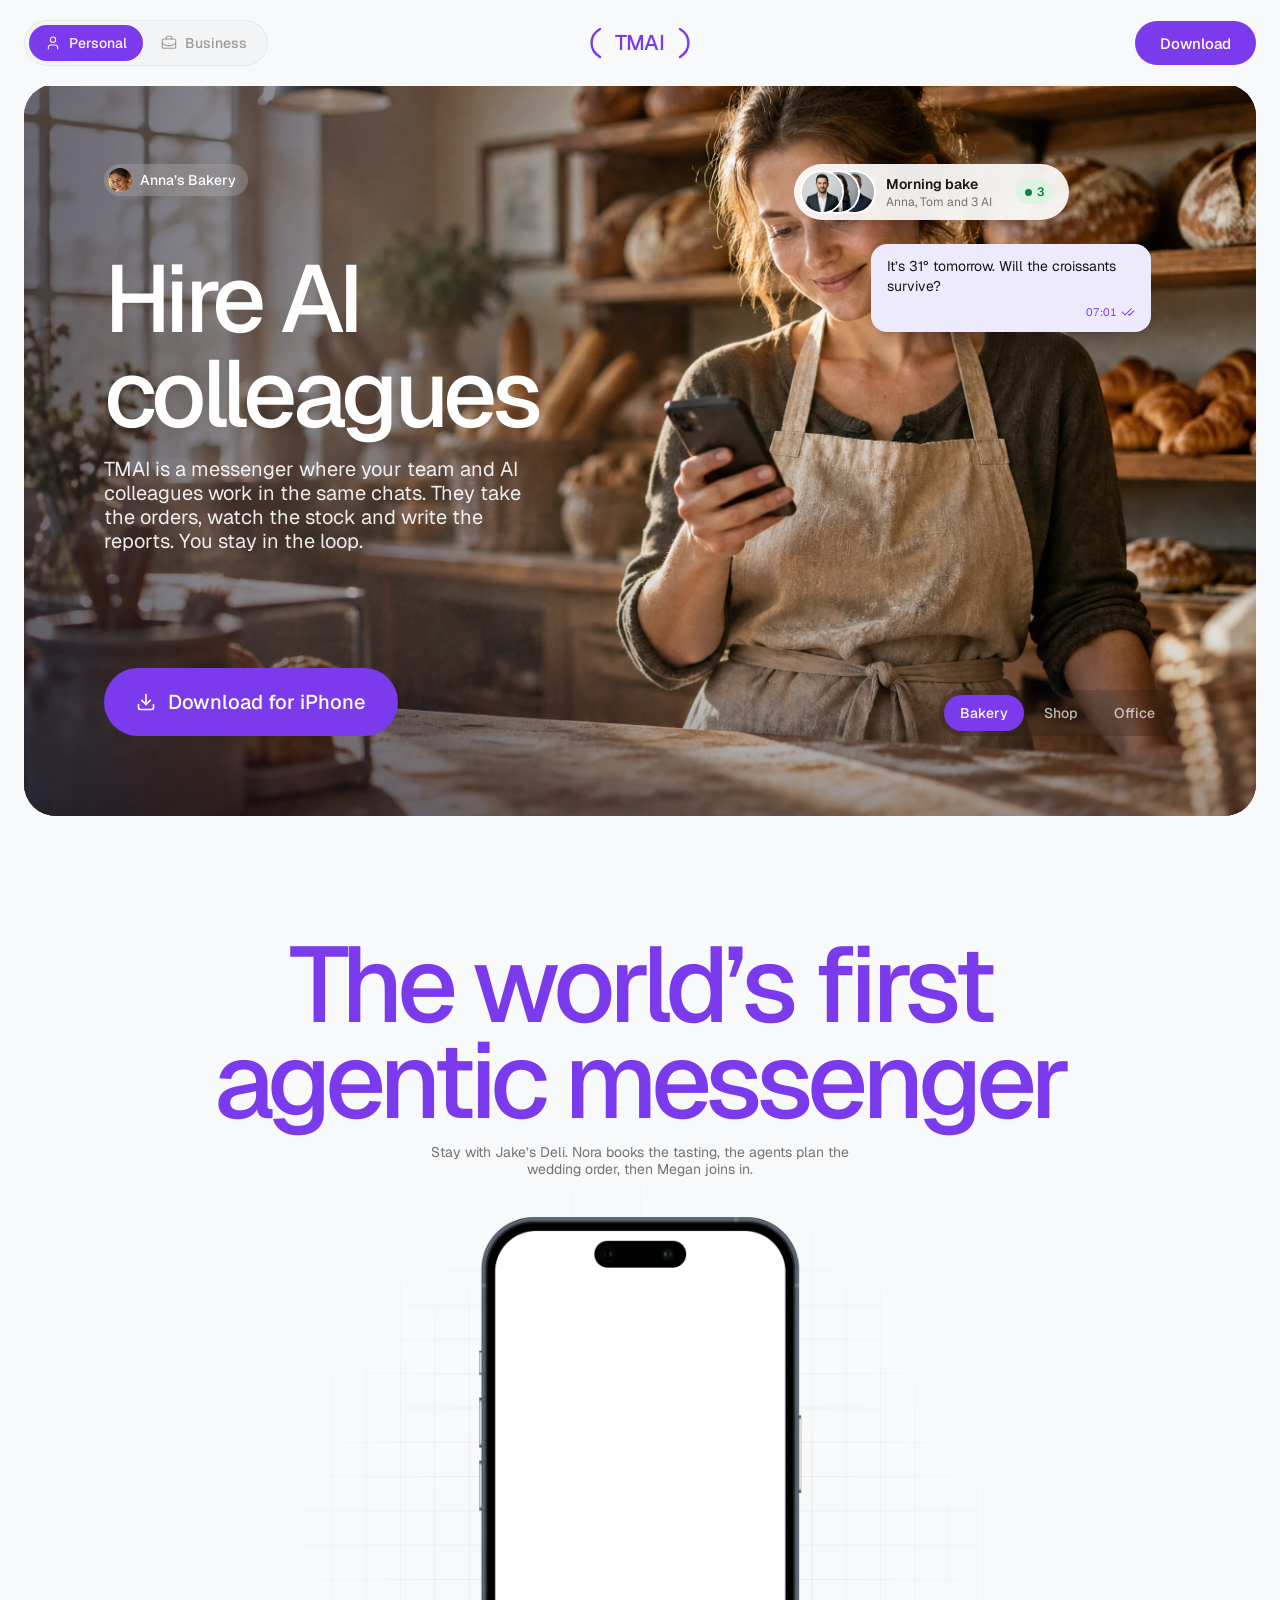
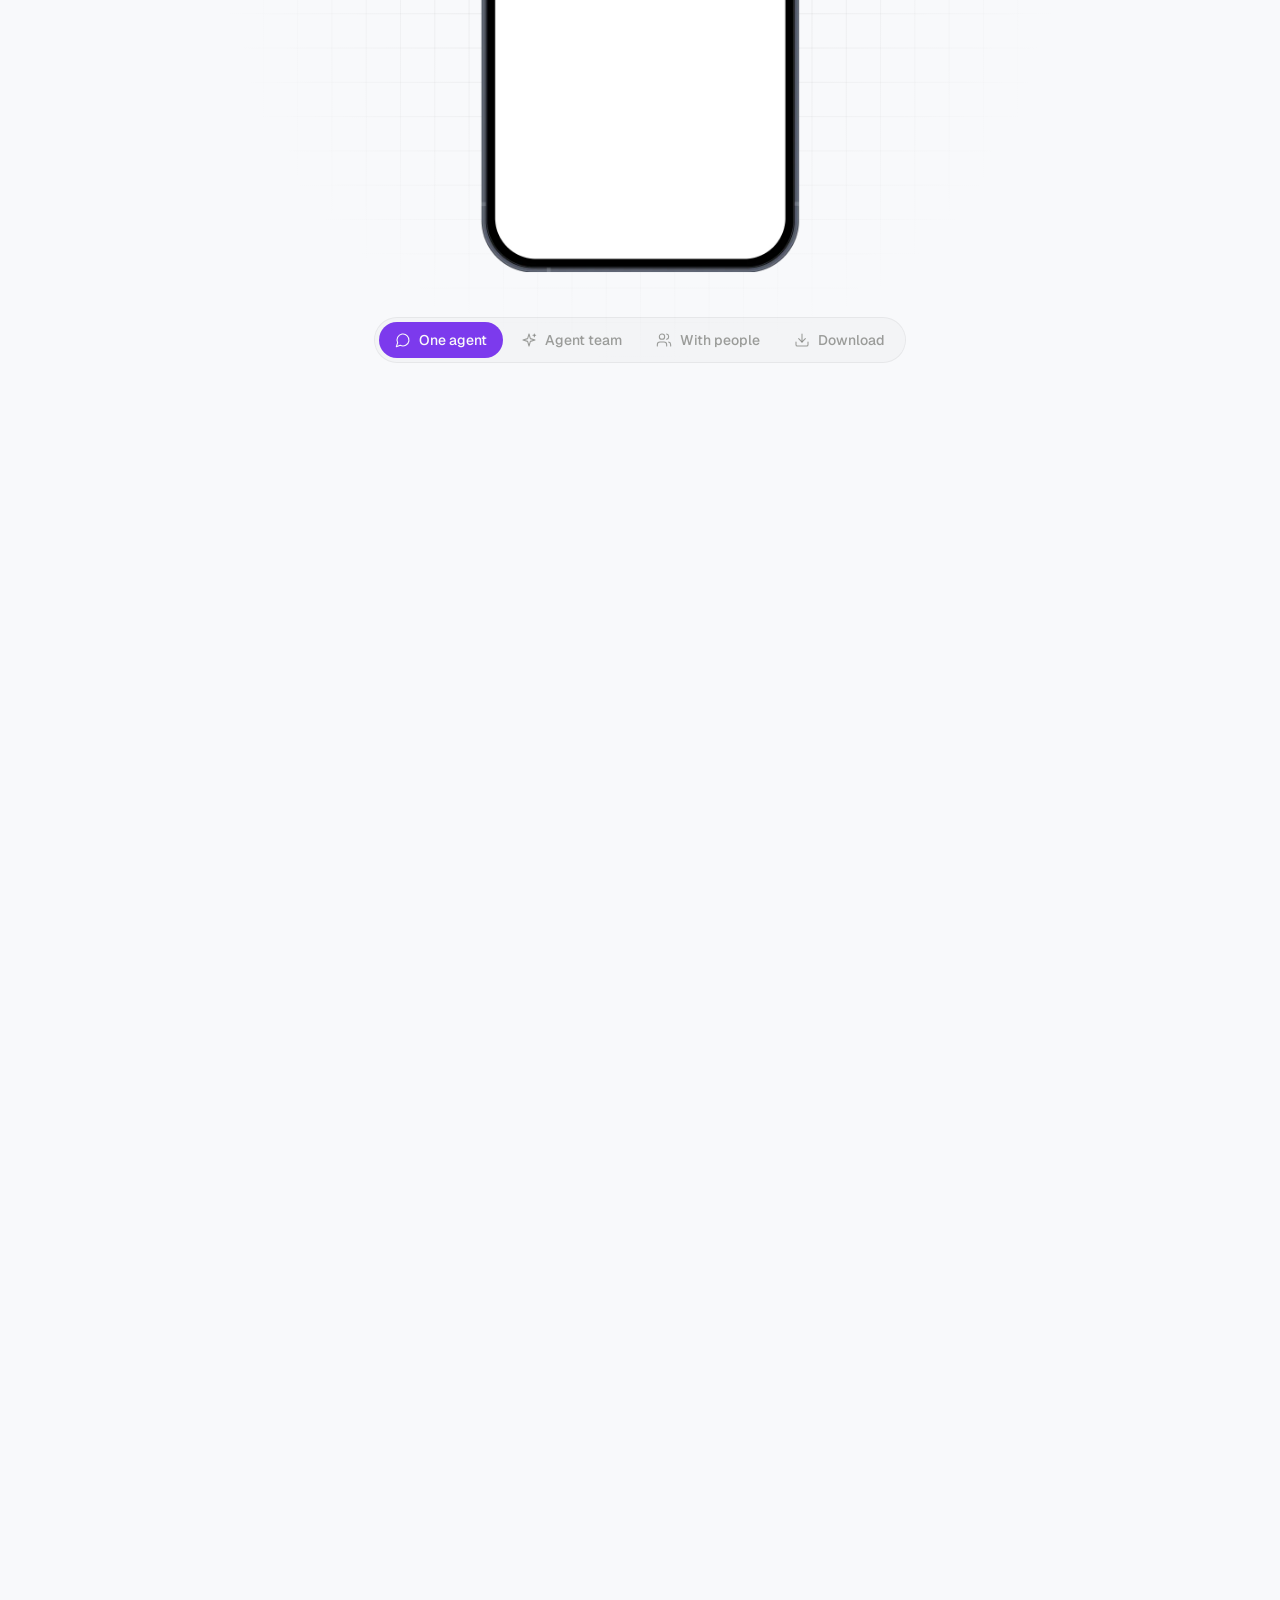
==== index.html @ ce74abe0 "Widgets: On hold and Source documents value at 14; AI badge padding 1/2/2/2 in every chat bubble Co-" ====
<!doctype html>
<html lang="en">
<head>
<meta charset="utf-8">
<meta name="viewport" content="width=device-width,initial-scale=1,viewport-fit=cover">
<title>TMAI Messenger</title>
<link rel="icon" href="/favicon.ico" sizes="48x48">
<link rel="icon" href="/favicon.svg" type="image/svg+xml">
<link rel="apple-touch-icon" href="/images/apple-touch-icon.png">
<link rel="manifest" href="/site.webmanifest">
<meta name="claude:viewport-fit-sides" content="cover">
<link rel="preconnect" href="https://fonts.googleapis.com">
<link rel="preconnect" href="https://fonts.gstatic.com" crossorigin>
<link rel="stylesheet" href="https://fonts.googleapis.com/css2?family=Geist:wght@400;500;600;700&display=swap">
<link rel="stylesheet" href="/assets/site.css">
</head>
<body data-page="personal">
<div class="page">
  <header class="nav">
    <nav class="pswitch" aria-label="Choose TMAI for you or for your business">
      <a href="/" data-page="personal" aria-current="page"><svg viewBox="0 0 24 24" fill="none" stroke="currentColor" stroke-width="1.6" stroke-linecap="round" stroke-linejoin="round" aria-hidden="true"><path d="M19 21v-2a4 4 0 0 0-4-4H9a4 4 0 0 0-4 4v2"/><circle cx="12" cy="7" r="4"/></svg><span class="lb">Personal</span></a>
      <a href="/business/" data-page="business"><svg viewBox="0 0 24 24" fill="none" stroke="currentColor" stroke-width="1.6" stroke-linecap="round" stroke-linejoin="round" aria-hidden="true"><path d="M12 12h.01"/><path d="M16 6V4a2 2 0 0 0-2-2h-4a2 2 0 0 0-2 2v2"/><path d="M22 13a18.15 18.15 0 0 1-20 0"/><rect width="20" height="14" x="2" y="6" rx="2"/></svg><span class="lb">Business</span></a>
    </nav>
    <a class="logo" href="#top" aria-label="TMAI home">
      <svg viewBox="0 0 120 40" fill="none" aria-hidden="true"><path d="M13 3.5C6.8 7.3 3 13.3 3 20s3.8 12.7 10 16.5" stroke="currentColor" stroke-width="2.8" stroke-linecap="round"/><path d="M107 3.5c6.2 3.8 10 9.8 10 16.5s-3.8 12.7-10 16.5" stroke="currentColor" stroke-width="2.8" stroke-linecap="round"/><text x="60" y="28.5" text-anchor="middle" fill="currentColor" font-family="Geist, system-ui, sans-serif" font-size="25" font-weight="500" letter-spacing="-.5">TMAI</text></svg>
    </a>
    <a class="btn btn-pri" href="#download">Download</a>
  </header>

  <section class="hero" id="top" aria-label="TMAI: hire AI colleagues">
    <picture><source media="(max-width:600px)" srcset="images/scene-bakery-mobile.webp"><img class="scene on" data-scene="bakery" src="images/scene-bakery-desktop.webp" alt=""></picture>
    <picture><source media="(max-width:600px)" srcset="images/scene-shop-mobile.webp"><img class="scene" data-scene="shop" src="images/scene-shop-desktop.webp" alt=""></picture>
    <picture><source media="(max-width:600px)" srcset="images/scene-office-mobile.webp"><img class="scene" data-scene="office" src="images/scene-office-desktop.webp" alt=""></picture>

    <div class="copy">
      <span class="place"><img id="placeAv" src="[data-uri]" alt=""><span id="placeName">Anna’s Bakery</span></span>
      <h1>Hire AI colleagues</h1>
      <p>TMAI is a messenger where your team and AI colleagues work in the same chats. They take the orders, watch the stock and write the reports. You stay in the loop.</p>
      <a class="dl" href="#download"><svg viewBox="0 0 24 24" fill="none" stroke="currentColor" stroke-width="2" stroke-linecap="round" stroke-linejoin="round" aria-hidden="true"><path d="M12 15V3"/><path d="M21 15v4a2 2 0 0 1-2 2H5a2 2 0 0 1-2-2v-4"/><path d="m7 10 5 5 5-5"/></svg>Download for iPhone</a>
    </div>

    <div class="chatcol" id="chatcol" role="region" aria-label="Live group chat example">
      <div class="island" id="island"></div>
      <div class="viewport" id="viewport"><div class="feed" id="feed"></div></div>
    </div>

    <nav class="switch" aria-label="Choose a business">
      <button type="button" data-go="0" aria-pressed="true">Bakery</button>
      <button type="button" data-go="1" aria-pressed="false">Shop</button>
      <button type="button" data-go="2" aria-pressed="false">Office</button>
    </nav>
  </section>

  <section class="ag" id="agentic" aria-label="The world’s first agentic messenger">
    <div class="ag-intro">
      <div class="ag-copy def">
        <h2>The world’s first<br>agentic messenger</h2>
        <p>Stay with Jake’s Deli. Nora books the tasting, the agents plan the wedding order, then Megan joins in.</p>
      </div>
      <div class="ag-copy dl-copy" aria-hidden="true">
        <h3>Hire your first AI colleague today</h3>
        <p>Create an agent in a minute, give it a job in plain words and invite your team when you are ready.</p>
      </div>
    </div>
    <template class="ag-stage-extra">
      <img class="ag-dl left" src="/images/ag/world/left.webp" alt="Hire your first AI colleague today. Create an agent in a minute, give it a job in plain words and invite your team when you are ready. Get it on Google Play. Download on the App Store.">
      <div class="ag-dl stores"><svg role="img" aria-label="Get it on Google Play" width="130" height="44" viewBox="0 0 130 44" fill="none" xmlns="http://www.w3.org/2000/svg"><rect width="129.639" height="44" rx="15.4793" fill="black"/><path d="M24.9694 21.4796L15.5703 31.6807C15.5712 31.6825 15.5712 31.6852 15.5721 31.687C15.8608 32.7947 16.8495 33.6099 18.0236 33.6099C18.4932 33.6099 18.9337 33.4799 19.3116 33.2524L19.3416 33.2343L29.9209 26.9918L24.9694 21.4796Z" fill="#EA4335"/><path d="M34.4722 19.742L34.4633 19.7357L29.8958 17.0283L24.75 21.7109L29.9143 26.9902L34.4572 24.31C35.2534 23.8694 35.7946 23.0109 35.7946 22.0215C35.7946 21.0375 35.2614 20.1835 34.4722 19.742Z" fill="#FBBC04"/><path d="M15.567 12.3193C15.5105 12.5324 15.4805 12.7562 15.4805 12.9873V31.0135C15.4805 31.2446 15.5105 31.4685 15.5679 31.6807L25.2891 21.7404L15.567 12.3193Z" fill="#4285F4"/><path d="M25.0391 22.0005L29.9033 17.0272L19.3363 10.7621C18.9523 10.5265 18.5038 10.3911 18.0245 10.3911C16.8504 10.3911 15.8599 11.2081 15.5712 12.3166C15.5712 12.3175 15.5703 12.3185 15.5703 12.3194L25.0391 22.0005Z" fill="#34A853"/><path d="M49.5747 13.5737C49.5747 14.5411 49.2877 15.3119 48.7137 15.8859C48.0687 16.5696 47.2206 16.9114 46.1693 16.9114C45.1631 16.9114 44.3117 16.5631 43.6152 15.8665C42.9186 15.17 42.5703 14.3122 42.5703 13.2931C42.5703 12.274 42.9186 11.4162 43.6152 10.7197C44.3117 10.0231 45.1631 9.6748 46.1693 9.6748C46.6788 9.6748 47.1593 9.7651 47.6108 9.94569C48.0623 10.1263 48.4331 10.381 48.7233 10.71L48.0848 11.3485C47.872 11.0905 47.5946 10.8906 47.2528 10.7487C46.9174 10.6003 46.5562 10.5262 46.1693 10.5262C45.4146 10.5262 44.7761 10.7874 44.2537 11.3098C43.7377 11.8387 43.4797 12.4998 43.4797 13.2931C43.4797 14.0864 43.7377 14.7475 44.2537 15.2764C44.7761 15.7988 45.4146 16.06 46.1693 16.06C46.8594 16.06 47.4334 15.8665 47.8913 15.4796C48.3493 15.0926 48.6137 14.5605 48.6846 13.8832H46.1693V13.0512H49.5263C49.5586 13.2318 49.5747 13.406 49.5747 13.5737Z" fill="white"/><path d="M54.7001 9.8296V10.681H51.5462V12.8771H54.3905V13.7091H51.5462V15.9052H54.7001V16.7566H50.6561V9.8296H54.7001Z" fill="white"/><path d="M58.2603 10.681V16.7566H57.3702V10.681H55.4353V9.8296H60.1952V10.681H58.2603Z" fill="white"/><path d="M64.1402 16.7566H63.2501V9.8296H64.1402V16.7566Z" fill="white"/><path d="M67.8971 10.681V16.7566H67.007V10.681H65.0721V9.8296H69.832V10.681H67.8971Z" fill="white"/><path d="M79.4798 13.2931C79.4798 14.3186 79.138 15.1764 78.4543 15.8665C77.7642 16.5631 76.9193 16.9114 75.9196 16.9114C74.9134 16.9114 74.0685 16.5631 73.3848 15.8665C72.7012 15.1764 72.3593 14.3186 72.3593 13.2931C72.3593 12.2676 72.7012 11.4098 73.3848 10.7197C74.0685 10.0231 74.9134 9.6748 75.9196 9.6748C76.9257 9.6748 77.7706 10.0263 78.4543 10.7293C79.138 11.4195 79.4798 12.274 79.4798 13.2931ZM73.2687 13.2931C73.2687 14.0929 73.5203 14.754 74.0234 15.2764C74.5329 15.7988 75.165 16.06 75.9196 16.06C76.6742 16.06 77.303 15.7988 77.8061 15.2764C78.3157 14.7604 78.5704 14.0993 78.5704 13.2931C78.5704 12.4869 78.3157 11.8258 77.8061 11.3098C77.303 10.7874 76.6742 10.5262 75.9196 10.5262C75.165 10.5262 74.5329 10.7874 74.0234 11.3098C73.5203 11.8322 73.2687 12.4933 73.2687 13.2931Z" fill="white"/><path d="M81.4203 16.7566H80.5302V9.8296H81.6138L84.9805 15.2183H85.0192L84.9805 13.8832V9.8296H85.8706V16.7566H84.9418L81.4203 11.1066H81.3816L81.4203 12.4417V16.7566Z" fill="white"/><path d="M98.2167 30.8522H99.7925V20.199H98.2167V30.8522ZM112.41 24.0364L110.604 28.6552H110.55L108.675 24.0364H106.977L109.789 30.4917L108.187 34.0828H109.829L114.162 24.0364H112.41ZM103.474 29.6421C102.957 29.6421 102.237 29.3822 102.237 28.737C102.237 27.9155 103.133 27.6002 103.908 27.6002C104.6 27.6002 104.927 27.7511 105.348 27.9564C105.225 28.9433 104.383 29.6421 103.474 29.6421ZM103.664 23.8037C102.523 23.8037 101.34 24.3108 100.852 25.4348L102.251 26.0237C102.55 25.4348 103.106 25.2422 103.691 25.2422C104.506 25.2422 105.334 25.7356 105.348 26.6134V26.7225C105.062 26.558 104.452 26.3117 103.704 26.3117C102.197 26.3117 100.661 27.1477 100.661 28.7098C100.661 30.1355 101.898 31.0541 103.283 31.0541C104.343 31.0541 104.927 30.5744 105.293 30.0119H105.348V30.8343H106.868V26.7498C106.868 24.8587 105.47 23.8037 103.664 23.8037ZM93.925 25.3334H91.6838V21.6818H93.925C95.1031 21.6818 95.7719 22.6661 95.7719 23.5072C95.7719 24.333 95.1031 25.3334 93.925 25.3334ZM93.8845 20.199H90.1088V30.8522H91.6838V26.8162H93.8845C95.6309 26.8162 97.3477 25.5396 97.3477 23.5072C97.3477 21.4747 95.6309 20.199 93.8845 20.199ZM73.2952 29.6438C72.2066 29.6438 71.2954 28.7243 71.2954 27.4613C71.2954 26.1848 72.2066 25.2508 73.2952 25.2508C74.3702 25.2508 75.213 26.1848 75.213 27.4613C75.213 28.7243 74.3702 29.6438 73.2952 29.6438ZM75.1049 24.6329H75.05C74.6961 24.2077 74.0163 23.8233 73.1592 23.8233C71.363 23.8233 69.7171 25.4152 69.7171 27.4613C69.7171 29.4929 71.363 31.072 73.1592 31.072C74.0163 31.072 74.6961 30.6877 75.05 30.248H75.1049V30.7704C75.1049 32.1569 74.3702 32.8983 73.1862 32.8983C72.2201 32.8983 71.6214 32.1978 71.3765 31.6072L70.0025 32.1841C70.3969 33.1454 71.4449 34.3257 73.1862 34.3257C75.0365 34.3257 76.6013 33.2272 76.6013 30.5505V24.0424H75.1049V24.6329ZM77.6898 30.8522H79.2682V20.1981H77.6898V30.8522ZM81.5939 27.3378C81.5533 25.9376 82.6689 25.2235 83.4712 25.2235C84.0978 25.2235 84.6281 25.5388 84.8046 25.9922L81.5939 27.3378ZM86.4919 26.1294C86.1929 25.3198 85.2809 23.8233 83.4171 23.8233C81.5669 23.8233 80.0299 25.2917 80.0299 27.4477C80.0299 29.4793 81.5534 31.072 83.5936 31.072C85.2404 31.072 86.1929 30.0562 86.5873 29.4657L85.3628 28.6416C84.9549 29.2458 84.3967 29.6438 83.5936 29.6438C82.7914 29.6438 82.2196 29.2731 81.8523 28.5462L86.6549 26.541L86.4919 26.1294ZM48.23 24.9354V26.4728H51.8757C51.7667 27.3378 51.4813 27.9692 51.0464 28.4081C50.5152 28.9441 49.6851 29.5347 48.23 29.5347C45.9846 29.5347 44.2297 27.7085 44.2297 25.4433C44.2297 23.1774 45.9846 21.352 48.23 21.352C49.441 21.352 50.3252 21.8326 50.978 22.4505L52.053 21.3656C51.141 20.487 49.9308 19.8138 48.23 19.8138C45.1553 19.8138 42.5703 22.3405 42.5703 25.4433C42.5703 28.5462 45.1553 31.072 48.23 31.072C49.8894 31.072 51.141 30.5224 52.1206 29.4929C53.128 28.4771 53.4405 27.0497 53.4405 25.8959C53.4405 25.5388 53.4135 25.2098 53.3586 24.9354H48.23ZM57.5861 29.6438C56.4975 29.6438 55.5585 28.7379 55.5585 27.4477C55.5585 26.143 56.4975 25.2508 57.5861 25.2508C58.6738 25.2508 59.6128 26.143 59.6128 27.4477C59.6128 28.7379 58.6738 29.6438 57.5861 29.6438ZM57.5861 23.8233C55.599 23.8233 53.9801 25.3471 53.9801 27.4477C53.9801 29.5347 55.599 31.072 57.5861 31.072C59.5723 31.072 61.1912 29.5347 61.1912 27.4477C61.1912 25.3471 59.5723 23.8233 57.5861 23.8233ZM65.4507 29.6438C64.3622 29.6438 63.4231 28.7379 63.4231 27.4477C63.4231 26.143 64.3622 25.2508 65.4507 25.2508C66.5393 25.2508 67.4775 26.143 67.4775 27.4477C67.4775 28.7379 66.5393 29.6438 65.4507 29.6438ZM65.4507 23.8233C63.4645 23.8233 61.8456 25.3471 61.8456 27.4477C61.8456 29.5347 63.4645 31.072 65.4507 31.072C67.437 31.072 69.0558 29.5347 69.0558 27.4477C69.0558 25.3471 67.437 23.8233 65.4507 23.8233Z" fill="white"/></svg><svg role="img" aria-label="Download on the App Store" width="134" height="44" viewBox="0 0 134 44" fill="none" xmlns="http://www.w3.org/2000/svg"><rect width="133.509" height="43.5356" rx="15.4793" fill="black"/><path d="M31.6414 22.8642C31.6531 21.9742 31.8953 21.1016 32.3453 20.3275C32.7952 19.5535 33.4385 18.9031 34.2151 18.437C33.7217 17.7491 33.0709 17.1829 32.3142 16.7836C31.5575 16.3842 30.7159 16.1626 29.8561 16.1363C28.0222 15.9484 26.2442 17.2077 25.3096 17.2077C24.357 17.2077 22.9181 16.155 21.3686 16.1861C20.3663 16.2177 19.3896 16.5022 18.5335 17.012C17.6773 17.5217 16.9711 18.2393 16.4835 19.0947C14.3713 22.665 15.9468 27.9122 17.9701 30.7982C18.9824 32.2113 20.1655 33.7899 21.7136 33.7339C23.2285 33.6726 23.7943 32.7908 25.6228 32.7908C27.4345 32.7908 27.9653 33.7339 29.5448 33.6983C31.1703 33.6726 32.1945 32.2789 33.1713 30.8523C33.8986 29.8454 34.4583 28.7325 34.8296 27.5549C33.8852 27.1649 33.0793 26.5122 32.5124 25.678C31.9454 24.8439 31.6425 23.8653 31.6414 22.8642Z" fill="white"/><path d="M28.6551 14.2385C29.5414 13.1998 29.9781 11.8646 29.8723 10.5166C28.5182 10.6555 27.2675 11.2873 26.3692 12.2862C25.93 12.7742 25.5936 13.3419 25.3793 13.9569C25.1649 14.5719 25.0769 15.2221 25.1201 15.8703C25.7973 15.8771 26.4674 15.7338 27.0797 15.4512C27.692 15.1685 28.2307 14.7539 28.6551 14.2385Z" fill="white"/><path d="M42.5703 9.98091H44.5728C46.3032 9.98091 47.145 11.0098 47.145 12.8762C47.145 14.7426 46.2946 15.7842 44.5728 15.7842H42.5703V9.98091ZM43.5354 10.793V14.9722H44.4665C45.6144 14.9722 46.1543 14.2792 46.1543 12.889C46.1543 11.4902 45.6102 10.793 44.4665 10.793H43.5354Z" fill="white"/><path d="M50.1975 11.2139C51.371 11.2139 52.1915 11.9749 52.1915 13.2376V13.82C52.1915 15.1253 51.371 15.8608 50.1975 15.8608C49.0071 15.8608 48.1951 15.1338 48.1951 13.8243V13.2418C48.1951 12.0131 49.0199 11.2139 50.1975 11.2139ZM50.2018 11.9749C49.5301 11.9749 49.1474 12.5361 49.1474 13.2886V13.7903C49.1474 14.5428 49.5046 15.0998 50.2018 15.0998C50.8905 15.0998 51.2434 14.5471 51.2434 13.7903V13.2886C51.2434 12.5361 50.8735 11.9749 50.2018 11.9749Z" fill="white"/><path d="M59.1215 11.2904L57.9396 15.7842H56.9787L56.0391 12.4681H56.0136L55.0911 15.7842H54.126L52.893 11.2904H53.9091L54.6319 14.7171H54.6744L55.58 11.2904H56.4686L57.3996 14.7171H57.4421L58.1777 11.2904H59.1215Z" fill="white"/><path d="M60.0568 15.7842V11.2904H60.9837V12.0982H61.0304C61.1452 11.7453 61.4726 11.2224 62.3824 11.2224C63.288 11.2224 63.896 11.724 63.896 12.7487V15.7842H62.9521V13.025C62.9521 12.3405 62.595 12.0259 62.0636 12.0259C61.3663 12.0259 61.0007 12.5616 61.0007 13.2886V15.7842H60.0568Z" fill="white"/><path d="M65.3245 15.7842V9.6748H66.2683V15.7842H65.3245Z" fill="white"/><path d="M69.508 11.2139C70.6814 11.2139 71.5019 11.9749 71.5019 13.2376V13.82C71.5019 15.1253 70.6814 15.8608 69.508 15.8608C68.3176 15.8608 67.5055 15.1338 67.5055 13.8243V13.2418C67.5055 12.0131 68.3303 11.2139 69.508 11.2139ZM69.5122 11.9749C68.8405 11.9749 68.4579 12.5361 68.4579 13.2886V13.7903C68.4579 14.5428 68.815 15.0998 69.5122 15.0998C70.201 15.0998 70.5539 14.5471 70.5539 13.7903V13.2886C70.5539 12.5361 70.184 11.9749 69.5122 11.9749Z" fill="white"/><path d="M73.9466 15.8523C73.075 15.8523 72.4755 15.3166 72.4755 14.479C72.4755 13.684 73.0282 13.1483 74.0656 13.1483H75.2008V12.7274C75.2008 12.213 74.8734 11.9706 74.3547 11.9706C73.8445 11.9706 73.615 12.1832 73.5427 12.4808H72.6456C72.7009 11.7283 73.2663 11.2224 74.3845 11.2224C75.3453 11.2224 76.1404 11.622 76.1404 12.7402V15.7842H75.2433V15.2018H75.2008C75.0009 15.5462 74.6098 15.8523 73.9466 15.8523ZM74.2399 15.121C74.7756 15.121 75.2008 14.7554 75.2008 14.2665V13.7818H74.2144C73.666 13.7818 73.4236 14.0581 73.4236 14.4323C73.4236 14.8999 73.8148 15.121 74.2399 15.121Z" fill="white"/><path d="M79.0484 11.2309C79.6819 11.2309 80.1666 11.5115 80.3409 11.9664H80.3876V9.6748H81.3315V15.7842H80.4131V15.0657H80.3664C80.2303 15.5207 79.6904 15.8438 79.0356 15.8438C78.0025 15.8438 77.3308 15.1083 77.3308 13.9221V13.1526C77.3308 11.9664 78.0153 11.2309 79.0484 11.2309ZM79.312 12.0046C78.6828 12.0046 78.2916 12.4723 78.2916 13.2886V13.7818C78.2916 14.6023 78.687 15.07 79.3333 15.07C79.971 15.07 80.3876 14.6066 80.3876 13.8413V13.1611C80.3876 12.4681 79.9327 12.0046 79.312 12.0046Z" fill="white"/><path d="M86.5141 11.2139C87.6875 11.2139 88.508 11.9749 88.508 13.2376V13.82C88.508 15.1253 87.6875 15.8608 86.5141 15.8608C85.3237 15.8608 84.5116 15.1338 84.5116 13.8243V13.2418C84.5116 12.0131 85.3364 11.2139 86.5141 11.2139ZM86.5183 11.9749C85.8466 11.9749 85.464 12.5361 85.464 13.2886V13.7903C85.464 14.5428 85.8211 15.0998 86.5183 15.0998C87.2071 15.0998 87.56 14.5471 87.56 13.7903V13.2886C87.56 12.5361 87.1901 11.9749 86.5183 11.9749Z" fill="white"/><path d="M89.724 15.7842V11.2904H90.6508V12.0982H90.6976C90.8124 11.7453 91.1397 11.2224 92.0496 11.2224C92.9551 11.2224 93.5631 11.724 93.5631 12.7487V15.7842H92.6193V13.025C92.6193 12.3405 92.2621 12.0259 91.7307 12.0259C91.0335 12.0259 90.6678 12.5616 90.6678 13.2886V15.7842H89.724Z" fill="white"/><path d="M97.2152 11.3201V10.1977H98.1378V11.3201H99.1454V12.0599H98.1378V14.445C98.1378 14.9339 98.3206 15.07 98.8265 15.07C98.954 15.07 99.1241 15.0615 99.1964 15.053V15.7757C99.1199 15.7885 98.8052 15.814 98.5927 15.814C97.5 15.814 97.2024 15.4229 97.2024 14.5215V12.0599H96.5179V11.3201H97.2152Z" fill="white"/><path d="M100.336 15.7842V9.6748H101.275V12.0982H101.322C101.42 11.7793 101.786 11.2224 102.687 11.2224C103.563 11.2224 104.188 11.7283 104.188 12.7529V15.7842H103.248V13.0293C103.248 12.3448 102.87 12.0259 102.334 12.0259C101.658 12.0259 101.275 12.5573 101.275 13.2886V15.7842H100.336Z" fill="white"/><path d="M107.355 15.8608C106.131 15.8608 105.37 15.1083 105.37 13.8413V13.2333C105.37 11.9579 106.203 11.2139 107.3 11.2139C108.426 11.2139 109.221 11.9961 109.221 13.2333V13.7605H106.305V13.9816C106.305 14.6278 106.688 15.104 107.351 15.104C107.844 15.104 108.184 14.8702 108.248 14.5896H109.17C109.115 15.1083 108.567 15.8608 107.355 15.8608ZM106.305 13.144H108.299V13.0845C108.299 12.4085 107.904 11.9579 107.304 11.9579C106.705 11.9579 106.305 12.4085 106.305 13.0845V13.144Z" fill="white"/><path d="M44.5345 31.5922H42.5703L46.5667 19.9856H48.7265L52.7145 31.5922H50.6737L49.6449 28.3781H45.5719L44.5345 31.5922ZM47.6551 21.9923H47.5786L46.0055 26.8985H49.2112L47.6551 21.9923Z" fill="white"/><path d="M58.1354 31.7198C56.9704 31.7198 56.0861 31.1671 55.6099 30.3423H55.5419V34.5768H53.6542V22.6045H55.4909V23.9225H55.5589C56.0521 23.0637 56.9704 22.4855 58.1779 22.4855C60.1931 22.4855 61.6301 24.0075 61.6301 26.6945V27.4938C61.6301 30.1637 60.2101 31.7198 58.1354 31.7198ZM57.7017 30.1637C58.9006 30.1637 59.7169 29.2029 59.7169 27.3917V26.7625C59.7169 25.0194 58.9516 24.0245 57.6677 24.0245C56.3497 24.0245 55.5249 25.0959 55.5249 26.754V27.3917C55.5249 29.0923 56.3582 30.1637 57.7017 30.1637Z" fill="white"/><path d="M67.7313 31.7198C66.5663 31.7198 65.682 31.1671 65.2058 30.3423H65.1378V34.5768H63.2501V22.6045H65.0868V23.9225H65.1548C65.648 23.0637 66.5663 22.4855 67.7738 22.4855C69.789 22.4855 71.226 24.0075 71.226 26.6945V27.4938C71.226 30.1637 69.806 31.7198 67.7313 31.7198ZM67.2976 30.1637C68.4965 30.1637 69.3128 29.2029 69.3128 27.3917V26.7625C69.3128 25.0194 68.5475 24.0245 67.2636 24.0245C65.9456 24.0245 65.1208 25.0959 65.1208 26.754V27.3917C65.1208 29.0923 65.9541 30.1637 67.2976 30.1637Z" fill="white"/><path d="M75.1378 28.3696H77.0255C77.1105 29.3729 77.9949 30.2317 79.6359 30.2317C81.141 30.2317 82.0338 29.526 82.0338 28.4291C82.0338 27.5448 81.4386 27.0686 80.1971 26.771L78.2925 26.2948C76.7959 25.9462 75.4524 25.0534 75.4524 23.1657C75.4524 20.9464 77.3911 19.7305 79.6444 19.7305C81.8978 19.7305 83.7769 20.9464 83.8194 23.1147H81.9658C81.8807 22.1283 81.124 21.312 79.6189 21.312C78.2925 21.312 77.3911 21.9413 77.3911 23.0211C77.3911 23.7779 77.9183 24.3221 78.9982 24.5687L80.8944 25.0364C82.6375 25.4615 83.964 26.2863 83.964 28.259C83.964 30.5378 82.1188 31.8218 79.4914 31.8218C76.2602 31.8218 75.1803 29.9341 75.1378 28.3696Z" fill="white"/><path d="M86.2643 22.6045V20.4192H88.1179V22.6045H89.8696V24.118H88.1179V28.9138C88.1179 29.8916 88.4836 30.1637 89.4954 30.1637C89.657 30.1637 89.8101 30.1637 89.9206 30.1467V31.5922C89.7675 31.6177 89.4104 31.6517 89.0278 31.6517C86.8425 31.6517 86.2388 30.8695 86.2388 29.0668V24.118H84.9973V22.6045H86.2643Z" fill="white"/><path d="M94.9674 22.4514C97.5523 22.4514 98.9553 24.2711 98.9553 26.72V27.4427C98.9553 29.9766 97.5608 31.7453 94.9674 31.7453C92.3739 31.7453 90.9624 29.9766 90.9624 27.4427V26.72C90.9624 24.2796 92.3824 22.4514 94.9674 22.4514ZM94.9674 23.965C93.5644 23.965 92.8671 25.1129 92.8671 26.7455V27.4342C92.8671 29.0413 93.5559 30.2232 94.9674 30.2232C96.3789 30.2232 97.0591 29.0498 97.0591 27.4342V26.7455C97.0591 25.1044 96.3704 23.965 94.9674 23.965Z" fill="white"/><path d="M100.55 31.5922V22.6045H102.437V23.7864H102.506C102.735 23.2252 103.407 22.477 104.657 22.477C104.903 22.477 105.116 22.494 105.295 22.528V24.1946C105.133 24.1521 104.801 24.1265 104.487 24.1265C102.973 24.1265 102.463 25.0619 102.463 26.2693V31.5922H100.55Z" fill="white"/><path d="M109.874 31.7453C107.467 31.7453 105.937 30.1552 105.937 27.4938V26.5839C105.937 24.0755 107.433 22.4514 109.797 22.4514C112.195 22.4514 113.64 24.135 113.64 26.669V27.5278H107.799V27.7403C107.799 29.2539 108.615 30.2572 109.899 30.2572C110.86 30.2572 111.515 29.7811 111.744 29.0073H113.538C113.266 30.4613 112.093 31.7453 109.874 31.7453ZM107.799 26.2098H111.795V26.1928C111.795 24.9173 111.005 23.914 109.806 23.914C108.59 23.914 107.799 24.9173 107.799 26.1928V26.2098Z" fill="white"/></svg></div>
      <img class="ag-dl qr" src="/images/ag/world/qr.webp" alt="QR code: scan to download TMAI with your iPhone camera.">
    </template>
    <template class="ag-mobile-final"><svg role="img" aria-label="Get it on Google Play" width="130" height="44" viewBox="0 0 130 44" fill="none" xmlns="http://www.w3.org/2000/svg"><rect width="129.639" height="44" rx="15.4793" fill="black"/><path d="M24.9694 21.4796L15.5703 31.6807C15.5712 31.6825 15.5712 31.6852 15.5721 31.687C15.8608 32.7947 16.8495 33.6099 18.0236 33.6099C18.4932 33.6099 18.9337 33.4799 19.3116 33.2524L19.3416 33.2343L29.9209 26.9918L24.9694 21.4796Z" fill="#EA4335"/><path d="M34.4722 19.742L34.4633 19.7357L29.8958 17.0283L24.75 21.7109L29.9143 26.9902L34.4572 24.31C35.2534 23.8694 35.7946 23.0109 35.7946 22.0215C35.7946 21.0375 35.2614 20.1835 34.4722 19.742Z" fill="#FBBC04"/><path d="M15.567 12.3193C15.5105 12.5324 15.4805 12.7562 15.4805 12.9873V31.0135C15.4805 31.2446 15.5105 31.4685 15.5679 31.6807L25.2891 21.7404L15.567 12.3193Z" fill="#4285F4"/><path d="M25.0391 22.0005L29.9033 17.0272L19.3363 10.7621C18.9523 10.5265 18.5038 10.3911 18.0245 10.3911C16.8504 10.3911 15.8599 11.2081 15.5712 12.3166C15.5712 12.3175 15.5703 12.3185 15.5703 12.3194L25.0391 22.0005Z" fill="#34A853"/><path d="M49.5747 13.5737C49.5747 14.5411 49.2877 15.3119 48.7137 15.8859C48.0687 16.5696 47.2206 16.9114 46.1693 16.9114C45.1631 16.9114 44.3117 16.5631 43.6152 15.8665C42.9186 15.17 42.5703 14.3122 42.5703 13.2931C42.5703 12.274 42.9186 11.4162 43.6152 10.7197C44.3117 10.0231 45.1631 9.6748 46.1693 9.6748C46.6788 9.6748 47.1593 9.7651 47.6108 9.94569C48.0623 10.1263 48.4331 10.381 48.7233 10.71L48.0848 11.3485C47.872 11.0905 47.5946 10.8906 47.2528 10.7487C46.9174 10.6003 46.5562 10.5262 46.1693 10.5262C45.4146 10.5262 44.7761 10.7874 44.2537 11.3098C43.7377 11.8387 43.4797 12.4998 43.4797 13.2931C43.4797 14.0864 43.7377 14.7475 44.2537 15.2764C44.7761 15.7988 45.4146 16.06 46.1693 16.06C46.8594 16.06 47.4334 15.8665 47.8913 15.4796C48.3493 15.0926 48.6137 14.5605 48.6846 13.8832H46.1693V13.0512H49.5263C49.5586 13.2318 49.5747 13.406 49.5747 13.5737Z" fill="white"/><path d="M54.7001 9.8296V10.681H51.5462V12.8771H54.3905V13.7091H51.5462V15.9052H54.7001V16.7566H50.6561V9.8296H54.7001Z" fill="white"/><path d="M58.2603 10.681V16.7566H57.3702V10.681H55.4353V9.8296H60.1952V10.681H58.2603Z" fill="white"/><path d="M64.1402 16.7566H63.2501V9.8296H64.1402V16.7566Z" fill="white"/><path d="M67.8971 10.681V16.7566H67.007V10.681H65.0721V9.8296H69.832V10.681H67.8971Z" fill="white"/><path d="M79.4798 13.2931C79.4798 14.3186 79.138 15.1764 78.4543 15.8665C77.7642 16.5631 76.9193 16.9114 75.9196 16.9114C74.9134 16.9114 74.0685 16.5631 73.3848 15.8665C72.7012 15.1764 72.3593 14.3186 72.3593 13.2931C72.3593 12.2676 72.7012 11.4098 73.3848 10.7197C74.0685 10.0231 74.9134 9.6748 75.9196 9.6748C76.9257 9.6748 77.7706 10.0263 78.4543 10.7293C79.138 11.4195 79.4798 12.274 79.4798 13.2931ZM73.2687 13.2931C73.2687 14.0929 73.5203 14.754 74.0234 15.2764C74.5329 15.7988 75.165 16.06 75.9196 16.06C76.6742 16.06 77.303 15.7988 77.8061 15.2764C78.3157 14.7604 78.5704 14.0993 78.5704 13.2931C78.5704 12.4869 78.3157 11.8258 77.8061 11.3098C77.303 10.7874 76.6742 10.5262 75.9196 10.5262C75.165 10.5262 74.5329 10.7874 74.0234 11.3098C73.5203 11.8322 73.2687 12.4933 73.2687 13.2931Z" fill="white"/><path d="M81.4203 16.7566H80.5302V9.8296H81.6138L84.9805 15.2183H85.0192L84.9805 13.8832V9.8296H85.8706V16.7566H84.9418L81.4203 11.1066H81.3816L81.4203 12.4417V16.7566Z" fill="white"/><path d="M98.2167 30.8522H99.7925V20.199H98.2167V30.8522ZM112.41 24.0364L110.604 28.6552H110.55L108.675 24.0364H106.977L109.789 30.4917L108.187 34.0828H109.829L114.162 24.0364H112.41ZM103.474 29.6421C102.957 29.6421 102.237 29.3822 102.237 28.737C102.237 27.9155 103.133 27.6002 103.908 27.6002C104.6 27.6002 104.927 27.7511 105.348 27.9564C105.225 28.9433 104.383 29.6421 103.474 29.6421ZM103.664 23.8037C102.523 23.8037 101.34 24.3108 100.852 25.4348L102.251 26.0237C102.55 25.4348 103.106 25.2422 103.691 25.2422C104.506 25.2422 105.334 25.7356 105.348 26.6134V26.7225C105.062 26.558 104.452 26.3117 103.704 26.3117C102.197 26.3117 100.661 27.1477 100.661 28.7098C100.661 30.1355 101.898 31.0541 103.283 31.0541C104.343 31.0541 104.927 30.5744 105.293 30.0119H105.348V30.8343H106.868V26.7498C106.868 24.8587 105.47 23.8037 103.664 23.8037ZM93.925 25.3334H91.6838V21.6818H93.925C95.1031 21.6818 95.7719 22.6661 95.7719 23.5072C95.7719 24.333 95.1031 25.3334 93.925 25.3334ZM93.8845 20.199H90.1088V30.8522H91.6838V26.8162H93.8845C95.6309 26.8162 97.3477 25.5396 97.3477 23.5072C97.3477 21.4747 95.6309 20.199 93.8845 20.199ZM73.2952 29.6438C72.2066 29.6438 71.2954 28.7243 71.2954 27.4613C71.2954 26.1848 72.2066 25.2508 73.2952 25.2508C74.3702 25.2508 75.213 26.1848 75.213 27.4613C75.213 28.7243 74.3702 29.6438 73.2952 29.6438ZM75.1049 24.6329H75.05C74.6961 24.2077 74.0163 23.8233 73.1592 23.8233C71.363 23.8233 69.7171 25.4152 69.7171 27.4613C69.7171 29.4929 71.363 31.072 73.1592 31.072C74.0163 31.072 74.6961 30.6877 75.05 30.248H75.1049V30.7704C75.1049 32.1569 74.3702 32.8983 73.1862 32.8983C72.2201 32.8983 71.6214 32.1978 71.3765 31.6072L70.0025 32.1841C70.3969 33.1454 71.4449 34.3257 73.1862 34.3257C75.0365 34.3257 76.6013 33.2272 76.6013 30.5505V24.0424H75.1049V24.6329ZM77.6898 30.8522H79.2682V20.1981H77.6898V30.8522ZM81.5939 27.3378C81.5533 25.9376 82.6689 25.2235 83.4712 25.2235C84.0978 25.2235 84.6281 25.5388 84.8046 25.9922L81.5939 27.3378ZM86.4919 26.1294C86.1929 25.3198 85.2809 23.8233 83.4171 23.8233C81.5669 23.8233 80.0299 25.2917 80.0299 27.4477C80.0299 29.4793 81.5534 31.072 83.5936 31.072C85.2404 31.072 86.1929 30.0562 86.5873 29.4657L85.3628 28.6416C84.9549 29.2458 84.3967 29.6438 83.5936 29.6438C82.7914 29.6438 82.2196 29.2731 81.8523 28.5462L86.6549 26.541L86.4919 26.1294ZM48.23 24.9354V26.4728H51.8757C51.7667 27.3378 51.4813 27.9692 51.0464 28.4081C50.5152 28.9441 49.6851 29.5347 48.23 29.5347C45.9846 29.5347 44.2297 27.7085 44.2297 25.4433C44.2297 23.1774 45.9846 21.352 48.23 21.352C49.441 21.352 50.3252 21.8326 50.978 22.4505L52.053 21.3656C51.141 20.487 49.9308 19.8138 48.23 19.8138C45.1553 19.8138 42.5703 22.3405 42.5703 25.4433C42.5703 28.5462 45.1553 31.072 48.23 31.072C49.8894 31.072 51.141 30.5224 52.1206 29.4929C53.128 28.4771 53.4405 27.0497 53.4405 25.8959C53.4405 25.5388 53.4135 25.2098 53.3586 24.9354H48.23ZM57.5861 29.6438C56.4975 29.6438 55.5585 28.7379 55.5585 27.4477C55.5585 26.143 56.4975 25.2508 57.5861 25.2508C58.6738 25.2508 59.6128 26.143 59.6128 27.4477C59.6128 28.7379 58.6738 29.6438 57.5861 29.6438ZM57.5861 23.8233C55.599 23.8233 53.9801 25.3471 53.9801 27.4477C53.9801 29.5347 55.599 31.072 57.5861 31.072C59.5723 31.072 61.1912 29.5347 61.1912 27.4477C61.1912 25.3471 59.5723 23.8233 57.5861 23.8233ZM65.4507 29.6438C64.3622 29.6438 63.4231 28.7379 63.4231 27.4477C63.4231 26.143 64.3622 25.2508 65.4507 25.2508C66.5393 25.2508 67.4775 26.143 67.4775 27.4477C67.4775 28.7379 66.5393 29.6438 65.4507 29.6438ZM65.4507 23.8233C63.4645 23.8233 61.8456 25.3471 61.8456 27.4477C61.8456 29.5347 63.4645 31.072 65.4507 31.072C67.437 31.072 69.0558 29.5347 69.0558 27.4477C69.0558 25.3471 67.437 23.8233 65.4507 23.8233Z" fill="white"/></svg><svg role="img" aria-label="Download on the App Store" width="134" height="44" viewBox="0 0 134 44" fill="none" xmlns="http://www.w3.org/2000/svg"><rect width="133.509" height="43.5356" rx="15.4793" fill="black"/><path d="M31.6414 22.8642C31.6531 21.9742 31.8953 21.1016 32.3453 20.3275C32.7952 19.5535 33.4385 18.9031 34.2151 18.437C33.7217 17.7491 33.0709 17.1829 32.3142 16.7836C31.5575 16.3842 30.7159 16.1626 29.8561 16.1363C28.0222 15.9484 26.2442 17.2077 25.3096 17.2077C24.357 17.2077 22.9181 16.155 21.3686 16.1861C20.3663 16.2177 19.3896 16.5022 18.5335 17.012C17.6773 17.5217 16.9711 18.2393 16.4835 19.0947C14.3713 22.665 15.9468 27.9122 17.9701 30.7982C18.9824 32.2113 20.1655 33.7899 21.7136 33.7339C23.2285 33.6726 23.7943 32.7908 25.6228 32.7908C27.4345 32.7908 27.9653 33.7339 29.5448 33.6983C31.1703 33.6726 32.1945 32.2789 33.1713 30.8523C33.8986 29.8454 34.4583 28.7325 34.8296 27.5549C33.8852 27.1649 33.0793 26.5122 32.5124 25.678C31.9454 24.8439 31.6425 23.8653 31.6414 22.8642Z" fill="white"/><path d="M28.6551 14.2385C29.5414 13.1998 29.9781 11.8646 29.8723 10.5166C28.5182 10.6555 27.2675 11.2873 26.3692 12.2862C25.93 12.7742 25.5936 13.3419 25.3793 13.9569C25.1649 14.5719 25.0769 15.2221 25.1201 15.8703C25.7973 15.8771 26.4674 15.7338 27.0797 15.4512C27.692 15.1685 28.2307 14.7539 28.6551 14.2385Z" fill="white"/><path d="M42.5703 9.98091H44.5728C46.3032 9.98091 47.145 11.0098 47.145 12.8762C47.145 14.7426 46.2946 15.7842 44.5728 15.7842H42.5703V9.98091ZM43.5354 10.793V14.9722H44.4665C45.6144 14.9722 46.1543 14.2792 46.1543 12.889C46.1543 11.4902 45.6102 10.793 44.4665 10.793H43.5354Z" fill="white"/><path d="M50.1975 11.2139C51.371 11.2139 52.1915 11.9749 52.1915 13.2376V13.82C52.1915 15.1253 51.371 15.8608 50.1975 15.8608C49.0071 15.8608 48.1951 15.1338 48.1951 13.8243V13.2418C48.1951 12.0131 49.0199 11.2139 50.1975 11.2139ZM50.2018 11.9749C49.5301 11.9749 49.1474 12.5361 49.1474 13.2886V13.7903C49.1474 14.5428 49.5046 15.0998 50.2018 15.0998C50.8905 15.0998 51.2434 14.5471 51.2434 13.7903V13.2886C51.2434 12.5361 50.8735 11.9749 50.2018 11.9749Z" fill="white"/><path d="M59.1215 11.2904L57.9396 15.7842H56.9787L56.0391 12.4681H56.0136L55.0911 15.7842H54.126L52.893 11.2904H53.9091L54.6319 14.7171H54.6744L55.58 11.2904H56.4686L57.3996 14.7171H57.4421L58.1777 11.2904H59.1215Z" fill="white"/><path d="M60.0568 15.7842V11.2904H60.9837V12.0982H61.0304C61.1452 11.7453 61.4726 11.2224 62.3824 11.2224C63.288 11.2224 63.896 11.724 63.896 12.7487V15.7842H62.9521V13.025C62.9521 12.3405 62.595 12.0259 62.0636 12.0259C61.3663 12.0259 61.0007 12.5616 61.0007 13.2886V15.7842H60.0568Z" fill="white"/><path d="M65.3245 15.7842V9.6748H66.2683V15.7842H65.3245Z" fill="white"/><path d="M69.508 11.2139C70.6814 11.2139 71.5019 11.9749 71.5019 13.2376V13.82C71.5019 15.1253 70.6814 15.8608 69.508 15.8608C68.3176 15.8608 67.5055 15.1338 67.5055 13.8243V13.2418C67.5055 12.0131 68.3303 11.2139 69.508 11.2139ZM69.5122 11.9749C68.8405 11.9749 68.4579 12.5361 68.4579 13.2886V13.7903C68.4579 14.5428 68.815 15.0998 69.5122 15.0998C70.201 15.0998 70.5539 14.5471 70.5539 13.7903V13.2886C70.5539 12.5361 70.184 11.9749 69.5122 11.9749Z" fill="white"/><path d="M73.9466 15.8523C73.075 15.8523 72.4755 15.3166 72.4755 14.479C72.4755 13.684 73.0282 13.1483 74.0656 13.1483H75.2008V12.7274C75.2008 12.213 74.8734 11.9706 74.3547 11.9706C73.8445 11.9706 73.615 12.1832 73.5427 12.4808H72.6456C72.7009 11.7283 73.2663 11.2224 74.3845 11.2224C75.3453 11.2224 76.1404 11.622 76.1404 12.7402V15.7842H75.2433V15.2018H75.2008C75.0009 15.5462 74.6098 15.8523 73.9466 15.8523ZM74.2399 15.121C74.7756 15.121 75.2008 14.7554 75.2008 14.2665V13.7818H74.2144C73.666 13.7818 73.4236 14.0581 73.4236 14.4323C73.4236 14.8999 73.8148 15.121 74.2399 15.121Z" fill="white"/><path d="M79.0484 11.2309C79.6819 11.2309 80.1666 11.5115 80.3409 11.9664H80.3876V9.6748H81.3315V15.7842H80.4131V15.0657H80.3664C80.2303 15.5207 79.6904 15.8438 79.0356 15.8438C78.0025 15.8438 77.3308 15.1083 77.3308 13.9221V13.1526C77.3308 11.9664 78.0153 11.2309 79.0484 11.2309ZM79.312 12.0046C78.6828 12.0046 78.2916 12.4723 78.2916 13.2886V13.7818C78.2916 14.6023 78.687 15.07 79.3333 15.07C79.971 15.07 80.3876 14.6066 80.3876 13.8413V13.1611C80.3876 12.4681 79.9327 12.0046 79.312 12.0046Z" fill="white"/><path d="M86.5141 11.2139C87.6875 11.2139 88.508 11.9749 88.508 13.2376V13.82C88.508 15.1253 87.6875 15.8608 86.5141 15.8608C85.3237 15.8608 84.5116 15.1338 84.5116 13.8243V13.2418C84.5116 12.0131 85.3364 11.2139 86.5141 11.2139ZM86.5183 11.9749C85.8466 11.9749 85.464 12.5361 85.464 13.2886V13.7903C85.464 14.5428 85.8211 15.0998 86.5183 15.0998C87.2071 15.0998 87.56 14.5471 87.56 13.7903V13.2886C87.56 12.5361 87.1901 11.9749 86.5183 11.9749Z" fill="white"/><path d="M89.724 15.7842V11.2904H90.6508V12.0982H90.6976C90.8124 11.7453 91.1397 11.2224 92.0496 11.2224C92.9551 11.2224 93.5631 11.724 93.5631 12.7487V15.7842H92.6193V13.025C92.6193 12.3405 92.2621 12.0259 91.7307 12.0259C91.0335 12.0259 90.6678 12.5616 90.6678 13.2886V15.7842H89.724Z" fill="white"/><path d="M97.2152 11.3201V10.1977H98.1378V11.3201H99.1454V12.0599H98.1378V14.445C98.1378 14.9339 98.3206 15.07 98.8265 15.07C98.954 15.07 99.1241 15.0615 99.1964 15.053V15.7757C99.1199 15.7885 98.8052 15.814 98.5927 15.814C97.5 15.814 97.2024 15.4229 97.2024 14.5215V12.0599H96.5179V11.3201H97.2152Z" fill="white"/><path d="M100.336 15.7842V9.6748H101.275V12.0982H101.322C101.42 11.7793 101.786 11.2224 102.687 11.2224C103.563 11.2224 104.188 11.7283 104.188 12.7529V15.7842H103.248V13.0293C103.248 12.3448 102.87 12.0259 102.334 12.0259C101.658 12.0259 101.275 12.5573 101.275 13.2886V15.7842H100.336Z" fill="white"/><path d="M107.355 15.8608C106.131 15.8608 105.37 15.1083 105.37 13.8413V13.2333C105.37 11.9579 106.203 11.2139 107.3 11.2139C108.426 11.2139 109.221 11.9961 109.221 13.2333V13.7605H106.305V13.9816C106.305 14.6278 106.688 15.104 107.351 15.104C107.844 15.104 108.184 14.8702 108.248 14.5896H109.17C109.115 15.1083 108.567 15.8608 107.355 15.8608ZM106.305 13.144H108.299V13.0845C108.299 12.4085 107.904 11.9579 107.304 11.9579C106.705 11.9579 106.305 12.4085 106.305 13.0845V13.144Z" fill="white"/><path d="M44.5345 31.5922H42.5703L46.5667 19.9856H48.7265L52.7145 31.5922H50.6737L49.6449 28.3781H45.5719L44.5345 31.5922ZM47.6551 21.9923H47.5786L46.0055 26.8985H49.2112L47.6551 21.9923Z" fill="white"/><path d="M58.1354 31.7198C56.9704 31.7198 56.0861 31.1671 55.6099 30.3423H55.5419V34.5768H53.6542V22.6045H55.4909V23.9225H55.5589C56.0521 23.0637 56.9704 22.4855 58.1779 22.4855C60.1931 22.4855 61.6301 24.0075 61.6301 26.6945V27.4938C61.6301 30.1637 60.2101 31.7198 58.1354 31.7198ZM57.7017 30.1637C58.9006 30.1637 59.7169 29.2029 59.7169 27.3917V26.7625C59.7169 25.0194 58.9516 24.0245 57.6677 24.0245C56.3497 24.0245 55.5249 25.0959 55.5249 26.754V27.3917C55.5249 29.0923 56.3582 30.1637 57.7017 30.1637Z" fill="white"/><path d="M67.7313 31.7198C66.5663 31.7198 65.682 31.1671 65.2058 30.3423H65.1378V34.5768H63.2501V22.6045H65.0868V23.9225H65.1548C65.648 23.0637 66.5663 22.4855 67.7738 22.4855C69.789 22.4855 71.226 24.0075 71.226 26.6945V27.4938C71.226 30.1637 69.806 31.7198 67.7313 31.7198ZM67.2976 30.1637C68.4965 30.1637 69.3128 29.2029 69.3128 27.3917V26.7625C69.3128 25.0194 68.5475 24.0245 67.2636 24.0245C65.9456 24.0245 65.1208 25.0959 65.1208 26.754V27.3917C65.1208 29.0923 65.9541 30.1637 67.2976 30.1637Z" fill="white"/><path d="M75.1378 28.3696H77.0255C77.1105 29.3729 77.9949 30.2317 79.6359 30.2317C81.141 30.2317 82.0338 29.526 82.0338 28.4291C82.0338 27.5448 81.4386 27.0686 80.1971 26.771L78.2925 26.2948C76.7959 25.9462 75.4524 25.0534 75.4524 23.1657C75.4524 20.9464 77.3911 19.7305 79.6444 19.7305C81.8978 19.7305 83.7769 20.9464 83.8194 23.1147H81.9658C81.8807 22.1283 81.124 21.312 79.6189 21.312C78.2925 21.312 77.3911 21.9413 77.3911 23.0211C77.3911 23.7779 77.9183 24.3221 78.9982 24.5687L80.8944 25.0364C82.6375 25.4615 83.964 26.2863 83.964 28.259C83.964 30.5378 82.1188 31.8218 79.4914 31.8218C76.2602 31.8218 75.1803 29.9341 75.1378 28.3696Z" fill="white"/><path d="M86.2643 22.6045V20.4192H88.1179V22.6045H89.8696V24.118H88.1179V28.9138C88.1179 29.8916 88.4836 30.1637 89.4954 30.1637C89.657 30.1637 89.8101 30.1637 89.9206 30.1467V31.5922C89.7675 31.6177 89.4104 31.6517 89.0278 31.6517C86.8425 31.6517 86.2388 30.8695 86.2388 29.0668V24.118H84.9973V22.6045H86.2643Z" fill="white"/><path d="M94.9674 22.4514C97.5523 22.4514 98.9553 24.2711 98.9553 26.72V27.4427C98.9553 29.9766 97.5608 31.7453 94.9674 31.7453C92.3739 31.7453 90.9624 29.9766 90.9624 27.4427V26.72C90.9624 24.2796 92.3824 22.4514 94.9674 22.4514ZM94.9674 23.965C93.5644 23.965 92.8671 25.1129 92.8671 26.7455V27.4342C92.8671 29.0413 93.5559 30.2232 94.9674 30.2232C96.3789 30.2232 97.0591 29.0498 97.0591 27.4342V26.7455C97.0591 25.1044 96.3704 23.965 94.9674 23.965Z" fill="white"/><path d="M100.55 31.5922V22.6045H102.437V23.7864H102.506C102.735 23.2252 103.407 22.477 104.657 22.477C104.903 22.477 105.116 22.494 105.295 22.528V24.1946C105.133 24.1521 104.801 24.1265 104.487 24.1265C102.973 24.1265 102.463 25.0619 102.463 26.2693V31.5922H100.55Z" fill="white"/><path d="M109.874 31.7453C107.467 31.7453 105.937 30.1552 105.937 27.4938V26.5839C105.937 24.0755 107.433 22.4514 109.797 22.4514C112.195 22.4514 113.64 24.135 113.64 26.669V27.5278H107.799V27.7403C107.799 29.2539 108.615 30.2572 109.899 30.2572C110.86 30.2572 111.515 29.7811 111.744 29.0073H113.538C113.266 30.4613 112.093 31.7453 109.874 31.7453ZM107.799 26.2098H111.795V26.1928C111.795 24.9173 111.005 23.914 109.806 23.914C108.59 23.914 107.799 24.9173 107.799 26.1928V26.2098Z" fill="white"/></svg></template>
  </section>
</div>

<script src="/assets/site.js"></script>
<script src="/assets/ag.js"></script>
<script>
const AV = {"anna": "[data-uri]", "ethan": "[data-uri]", "emily": "[data-uri]", "mike": "[data-uri]", "tom": "[data-uri]", "jake": "[data-uri]", "daniel": "[data-uri]", "nora": "[data-uri]", "megan": "[data-uri]", "claire": "[data-uri]", "max": "[data-uri]", "sofia": "[data-uri]", "ben": "[data-uri]"};
const ICON = {
  thermo:'<path d="M14 4v10.54a4 4 0 1 1-4 0V4a2 2 0 0 1 4 0Z"/>',
  basket:'<path d="m15 11-1 9"/><path d="m19 11-4-7"/><path d="M2 11h20"/><path d="m3.5 11 1.6 7.4a2 2 0 0 0 2 1.6h9.8a2 2 0 0 0 2-1.6l1.7-7.4"/><path d="M4.5 15.5h15"/><path d="m5 11 4-7"/><path d="m9 11 1 9"/>',
  cal:'<path d="M21 7.5V6a2 2 0 0 0-2-2H5a2 2 0 0 0-2 2v14a2 2 0 0 0 2 2h3.5"/><path d="M16 2v4"/><path d="M8 2v4"/><path d="M3 10h5"/><path d="M17.5 17.5 16 16.3V14"/><circle cx="16" cy="16" r="6"/>',
  milk:'<path d="M8 2h8"/><path d="M9 2v2.789a4 4 0 0 1-.672 2.219l-.656.984A4 4 0 0 0 7 10.212V20a2 2 0 0 0 2 2h6a2 2 0 0 0 2-2v-9.789a4 4 0 0 0-.672-2.219l-.656-.984A4 4 0 0 1 15 4.788V2"/><path d="M7 15a6.472 6.472 0 0 1 5 0 6.47 6.47 0 0 0 5 0"/>',
  cherry:'<path d="M2 17a5 5 0 0 0 10 0c0-2.76-2.5-5-5-3-2.5-2-5 .24-5 3Z"/><path d="M12 17a5 5 0 0 0 10 0c0-2.76-2.5-5-5-3-2.5-2-5 .24-5 3Z"/><path d="M7 14c3.22-2.91 4.29-8.75 5-12 1.66 2.38 4.94 9 5 12"/><path d="M22 9c-4.29 0-7.14-2.33-10-7 5.71 0 10 4.67 10 7Z"/>',
  leaf:'<path d="M11 20A7 7 0 0 1 9.8 6.1C15.5 5 17 4.48 19 2c1 2 2 4.18 2 8 0 5.5-4.78 10-10 10Z"/><path d="M2 21c0-3 1.85-5.36 5.08-6C9.5 14.52 12 13 13 12"/>',
  check:'<path d="M20 6 9 17l-5-5"/>',
  checks:'<path d="M18 6 7 17l-5-5"/><path d="m22 10-7.5 7.5L13 16"/>'
};
const svg = (k) => `<svg viewBox="0 0 24 24" fill="none" stroke="currentColor" stroke-width="1.8" stroke-linecap="round" stroke-linejoin="round" aria-hidden="true">${ICON[k]}</svg>`;

const PEOPLE = {
  ethan:{name:'Ethan', role:'(Food technologist)', ai:true}, emily:{name:'Emily', role:'(Buyer)', ai:true}, mike:{name:'Mike', role:'(Shift manager)', ai:true},
  daniel:{name:'Daniel', role:'(Stock manager)', ai:true}, nora:{name:'Nora', role:'(Sales assistant)', ai:true},
  max:{name:'Max', role:'(Analyst)', ai:true}, sofia:{name:'Sofia', role:'(Assistant)', ai:true}, ben:{name:'Ben', role:'(Sales)', ai:false}
};

const SCENES = [
  { key:'bakery', place:'Anna’s Bakery', placeAv:'anna',
    head:{title:'Morning bake', sub:'Anna, Tom and 3 AI', avs:['ethan','emily','mike'], live:3},
    steps:[
      {me:'It’s 31° tomorrow. Will the croissants survive?', time:'07:01'},
      {typing:'ethan'},
      {msg:'ethan', time:'07:02', text:'It’s 31°C tomorrow. Regular butter will melt during lamination. @Emily, can we get butter that holds the heat?'},
      {typing:'emily'},
      {msg:'emily', time:'07:03', widget:'heat', text:'84% sheet butter holds up to 34°C. 6 kg by 4:30 tomorrow, $57. Anna, shall I order?'},
      {press:true},
      {approve:{amount:'$57', what:'6 kg sheet butter', time:'07:04'}},
      {typing:'ethan'},
      {msg:'ethan', time:'07:04', text:'Then we laminate at 5:00 while it’s cool. @Mike, please move Tom’s shift.'},
      {typing:'mike'},
      {msg:'mike', time:'07:05', text:'Done. Tom starts at 4:45 tomorrow, he’s confirmed.'},
      {me:'Perfect, thank you!', time:'07:06'}
    ]},
  { key:'shop', place:'Jake’s Deli', placeAv:'jake',
    head:{title:'Shop floor', sub:'Jake, Megan and 2 AI', avs:['daniel','nora','megan'], live:2},
    steps:[
      {me:'Slow week. Is anything about to go to waste?', time:'10:40'},
      {typing:'daniel'},
      {msg:'daniel', time:'10:41', text:'14 burratas expire on Sunday. We usually sell 6 over a weekend.'},
      {typing:'nora'},
      {msg:'nora', time:'10:42', widget:'caprese', text:'Let’s sell 8 as caprese sets: $18 instead of $23. Jake, shall I send them to our regulars?'},
      {press:true},
      {approve:{amount:'$18 × 8', what:'Caprese sets', time:'10:43'}},
      {typing:'nora'},
      {msg:'nora', time:'10:43', text:'Sent to 46 regulars, 3 sets are already reserved. @Daniel, can you set them aside?'},
      {typing:'daniel'},
      {msg:'daniel', time:'10:44', text:'Done. 8 sets are packed in the front fridge.'},
      {me:'Nice, thanks!', time:'10:44'}
    ]},
  { key:'office', place:'Northwind', placeAv:'claire',
    head:{title:'Sales team', sub:'Claire, Ben and 2 AI', avs:['max','sofia','ben'], live:2},
    steps:[
      {me:'Did Brightline send the contract back?', time:'09:10'},
      {typing:'max'},
      {msg:'max', time:'09:11', text:'Yes. In clause 9 they changed payment from 30 to 90 days.'},
      {typing:'ben'},
      {msg:'ben', time:'09:12', text:'They said it’s standard for them.'},
      {typing:'max'},
      {msg:'max', time:'09:13', widget:'terms', text:'At 90 days we pay contractors before they pay us: a $48K gap in Q1. I’d offer 60 days, 2% off if they pay in 30. Claire, send it?'},
      {press:true},
      {approve:{amount:'60 days', what:'Counter-offer, 2% off in 30', time:'09:14'}},
      {typing:'sofia'},
      {msg:'sofia', time:'09:15', text:'Sent to their legal team. @Ben, a follow-up with them is in your calendar for Thursday.'},
      {me:'Great, thanks!', time:'09:15'}
    ]}
];

/* ---------- widgets ---------- */
function widget(kind){
  if(kind==='heat'){
    const cls = t => t<=28 ? 'g' : t<=30 ? 'o' : t===31 ? 'now' : 'h';
    let ticks=''; for(let t=20;t<=40;t++) ticks+=`<i class="${cls(t)}" style="--i:${t-20}"></i>`;
    const pos = t => ((t-20)+.5)/21*100;
    return head('thermo','Will the butter hold tomorrow?','Emily / Buyer / Forecast 31°C') + `<div class="w-p">
      <p class="lead fx">Sheet butter 84%: $57 for 6 kg<br>Arrives 4:30 / Supplier A</p>
      <div class="scale"><span class="chip" style="left:${pos(31)}%">Tomorrow 31°</span><div class="ticks">${ticks}</div>
        <div class="lbls"><span style="left:0">20°</span><span style="left:${pos(28)}%">28°</span><span style="left:${pos(36)}%">36°</span><span style="left:100%">40°</span></div></div>
      ${acts('Switch & order')}</div>`;
  }
  if(kind==='caprese'){
    const tile=(ic,t,d)=>`<div class="tile" style="--d:${d}ms">${svg(ic)}${t}</div>`;
    return head('basket','Caprese set for regulars','8 burratas expire Sunday') + `<div class="w-p">
      <div class="set">${tile('milk','Burrata',200)}<em style="--d:260ms">+</em>${tile('cherry','Tomatoes',300)}<em style="--d:360ms">+</em>${tile('leaf','Basil',400)}</div>
      <div class="price fx" style="--d:560ms"><b>$18</b><s>$23</s></div>
      ${acts('Send sets')}</div>`;
  }
  if(kind==='terms'){
    return head('cal','Brightline, clause 9','Cash gap in Q1') + `<div class="w-p">
      <div class="terms">
        <div class="term t-red"><div class="row"><div><b>Their terms -</b> <span>(Pay in 90 days)</span></div><strong>$48K Gap</strong></div><div class="bar"><i style="--d:250ms"></i></div></div>
        <div class="term t-or"><div class="row"><div><b>Our offer -</b> <span>(Pay in 60 days)</span></div><strong>$16K Gap</strong></div><div class="bar"><i style="--d:550ms"></i></div></div>
      </div>
      <div class="verdict fx" style="--d:1000ms"><span>60 days → 30 days</span><b data-count="32">$32K</b></div>
      ${acts('Send offer')}</div>`;
  }
  return '';
}
const head=(ic,t,s)=>`<div class="w-h"><span class="w-ic">${svg(ic)}</span><div class="w-t"><b>${t}</b><span>${s}</span></div></div>`;
const acts=(ok)=>`<div class="acts fx" style="--d:300ms"><button type="button" class="ok" tabindex="-1">${ok}</button><button type="button" tabindex="-1">Not now</button></div>`;

/* ---------- dom helpers ---------- */
const $ = s => document.querySelector(s);
const hero=$('#top'), feed=$('#feed'), viewport=$('#viewport'), island=$('#island'), chatcol=$('#chatcol');
const reduce = matchMedia('(prefers-reduced-motion: reduce)').matches;
const esc = s => s.replace(/[&<>]/g, c => ({'&':'&amp;','<':'&lt;','>':'&gt;'}[c]));
const fmt = s => esc(s).replace(/@(\w+)/g,'<span class="mention">@$1</span>');

function el(html){ const t=document.createElement('template'); t.innerHTML=html.trim(); return t.content.firstElementChild; }
function author(k){ const p=PEOPLE[k]; return `<div class="author"><b>${p.name}</b>${p.ai?'<i class="ai">AI</i>':''}<span>${p.role}</span></div>`; }

function fit(){
  const over = Math.max(0, feed.offsetHeight - viewport.clientHeight);
  feed.style.transform = over ? `translateY(${-over}px)` : '';
  viewport.classList.toggle('scrolled', over > 0);
}
function add(node){ feed.appendChild(node); fit(); return node; }

/* ---------- clock that stops when the hero is off screen ---------- */
let paused=false;
function wait(ms, tok){
  return new Promise(res=>{
    let left=ms, last=performance.now();
    const tick=now=>{ if(tok.cancel) return res(); if(!paused) left-=now-last; last=now; left<=0 ? res() : requestAnimationFrame(tick); };
    requestAnimationFrame(tick);
  });
}
const readTime = s => Math.min(2600, Math.max(1100, 600 + s.length*22));
const TYPE_MS=1150, PRESS_LEAD=900, WIDGET_READ=3200, END_HOLD=2800;

function sceneDuration(sc){
  let t=700;
  for(const s of sc.steps){
    if(s.me) t+=350+readTime(s.me);
    else if(s.typing) t+=TYPE_MS;
    else if(s.msg) t+=s.widget ? WIDGET_READ : readTime(s.msg.text||s.text);
    else if(s.press) t+=PRESS_LEAD+450;
    else if(s.approve) t+=1300;
  }
  return t+END_HOLD;
}

function setIsland(sc){
  const h=sc.head;
  island.innerHTML = `<div class="stk">${h.avs.map(a=>`<img src="${AV[a]}" alt="">`).join('')}</div>
    <div class="t"><b>${h.title}</b><span>${h.sub}</span></div><span class="live"><i></i>${h.live}</span>`;
}

async function runStep(s, tok){
  if(s.me){
    await wait(350, tok); if(tok.cancel) return;
    add(el(`<div class="msg me"><div class="bub"><p>${fmt(s.me)}</p><div class="meta">${s.time}${svg('checks')}</div></div></div>`));
    await wait(readTime(s.me), tok);
  } else if(s.typing){
    const t=add(el(`<div class="msg typing-row"><img class="av" src="${AV[s.typing]}" alt=""><div class="bub typing"><i></i><i></i><i></i></div></div>`));
    await wait(TYPE_MS, tok);
    t.classList.add('out'); await wait(120, tok); t.remove();
  } else if(s.msg){
    const wide = !!s.widget;
    const m=add(el(`<div class="msg"><img class="av" src="${AV[s.msg]}" alt=""><div class="bub${wide?' wide':''}">${author(s.msg)}<p>${fmt(s.text)}</p>${wide?`<div class="w">${widget(s.widget)}</div>`:''}<div class="meta">${s.time}</div></div></div>`));
    if(s.widget==='terms') countUp(m.querySelector('[data-count]'), tok);
    await wait(wide ? WIDGET_READ : readTime(s.text), tok);
  } else if(s.press){
    await wait(PRESS_LEAD, tok); if(tok.cancel) return;
    const b=feed.querySelector('.w .ok:not(.done)'); if(!b) return;
    b.classList.add('tap'); if(!reduce) b.appendChild(el('<span class="ring"></span>'));
    await wait(160, tok); b.classList.remove('tap');
    await wait(290, tok);
  } else if(s.approve){
    const w=feed.querySelector('.w'); if(!w) return;
    const bub=w.parentElement, h1=bub.offsetHeight;
    const card=el(`<div class="apr"><div class="apr-top"><b>${s.approve.amount}</b><span>${s.approve.what}</span></div><div class="apr-ok">${svg('check')}Approved</div></div>`);
    w.replaceWith(card); bub.querySelector('.meta').textContent=s.approve.time;
    const h2=bub.offsetHeight;
    if(!reduce){
      bub.style.overflow='hidden';
      const a=bub.animate([{height:h1+'px'},{height:h2+'px'}],{duration:440, easing:'cubic-bezier(0.77, 0, 0.175, 1)'});
      a.onfinish=()=>{ bub.style.overflow=''; fit(); };
    }
    fit();
    await wait(1300, tok);
  }
}

function countUp(node, tok){
  if(!node || reduce) return;
  const to=+node.dataset.count, start=performance.now()+1000, dur=700;
  node.textContent='$0K';
  const step=now=>{ if(tok.cancel) return; const p=Math.min(1, Math.max(0,(now-start)/dur)); const e=1-Math.pow(1-p,3);
    node.textContent='$'+Math.round(to*e)+'K'; if(p<1) requestAnimationFrame(step); };
  requestAnimationFrame(step);
}

/* ---------- scenes ---------- */
const scenesImg=[...document.querySelectorAll('.scene')], tabs=[...document.querySelectorAll('.switch button')];
const placeName=$('#placeName'), placeAv=$('#placeAv');
let current=-1, token={cancel:false};

async function show(i){
  token.cancel=true; const tok=token={cancel:false};
  const sc=SCENES[i], first=current===-1; current=i;
  tabs.forEach((t,k)=>t.setAttribute('aria-pressed', k===i));
  scenesImg.forEach(im=>im.classList.toggle('on', im.dataset.scene===sc.key));
  if(!first){ chatcol.classList.add('fade'); placeName.style.opacity=0; await wait(300, tok); if(tok.cancel) return; }
  placeName.textContent=sc.place; placeAv.src=AV[sc.placeAv]; placeName.style.opacity='';
  feed.innerHTML=''; fit(); setIsland(sc); chatcol.classList.remove('fade');
  await wait(700, tok);
  for(const s of sc.steps){ if(tok.cancel) return; await runStep(s, tok); }
  await wait(END_HOLD, tok); if(tok.cancel) return;
  show((i+1)%SCENES.length);
}

tabs.forEach((t,k)=>t.addEventListener('click',()=>show(k)));
new IntersectionObserver(([e])=>{ paused=!e.isIntersecting; hero.classList.toggle('paused', paused); },{threshold:.15}).observe(hero);
document.addEventListener('visibilitychange',()=>{ paused=document.hidden; hero.classList.toggle('paused', paused); });
TMAINav(hero);
function sizeHero(){ fit(); } /* chat stays at full design size; --s is fixed at 1 */
addEventListener('resize', sizeHero); sizeHero();
show(0);
</script>
<script>
/* World: the agentic messenger block (One agent / Agent team / With people / Download). Engine in /assets/ag.js */
const AG_WORLD = {"base":"/images/ag/world/","chat":{"x":17.8,"y":103.2,"w":321,"h":501.3},"chromes":{"intro":"ph_intro","one":"ph_w1","team":"ph_w2","people":"ph_w3","dl":"ph_dl"},"tabs":[{"key":"one","label":"One agent","icon":"<path d=\"M7.9 20A9 9 0 1 0 4 16.1L2 22Z\"/>"},{"key":"team","label":"Agent team","icon":"<path d=\"M9.94 14.06 12 21l2.06-6.94L21 12l-6.94-2.06L12 3 9.94 9.94 3 12Z\"/><path d=\"M20 3v4\"/><path d=\"M22 5h-4\"/>"},{"key":"people","label":"With people","icon":"<path d=\"M16 21v-2a4 4 0 0 0-4-4H6a4 4 0 0 0-4 4v2\"/><circle cx=\"9\" cy=\"7\" r=\"4\"/><path d=\"M22 21v-2a4 4 0 0 0-3-3.87\"/><path d=\"M16 3.13a4 4 0 0 1 0 7.75\"/>"},{"key":"dl","label":"Download","icon":"<path d=\"M12 15V3\"/><path d=\"M21 15v4a2 2 0 0 1-2 2H5a2 2 0 0 1-2-2v-4\"/><path d=\"m7 10 5 5 5-5\"/>","final":true}],"frames":[{"id":"1019:501","tab":"one","c":[["co_1019:537",182,207,280,154,"An AI colleague with a job"],["co_1019:553",996,694,280,158,"Write as you would to a person"]],"l":[["An AI colleague with a job",456,213,605.9,229.3],["Write as you would to a person",1002,700,834.7,716.5]]},{"id":"1019:804","tab":"one","c":[["co_1019:856",996,648,280,242,"It checks before it acts"],["co_1013:28437",182,207,280,154,"An AI colleague with a job"]],"l":[["An AI colleague with a job",456,213,605.9,229.3],["It checks before it acts",1002,654,650.4,723.1]]},{"id":"1019:1127","tab":"one","c":[["co_1019:1163",182,564,280,242,"It checks before it acts"],["co_1019:1179",996,698,280,154,"It comes back with options"]],"l":[["It checks before it acts",456,570,605.9,585.6],["It comes back with options",1002,704,785.9,719.8]]},{"id":"1021:188","tab":"one","c":[["co_1021:224",182,694,280,158,"Write as you would to a person"],["co_1021:240",996,557,280,154,"It comes back with options"]],"l":[["Write as you would to a person",456,700,736.1,716.5],["It comes back with options",1002,563,861.1,578.9]]},{"id":"1021:480","tab":"one","c":[["co_1021:516",996,392,280,186,"It comes back with a result"],["co_1021:532",182,655,280,166,"Nothing happens without you"]],"l":[["It comes back with a result",1002,398,847.9,414],["Nothing happens without you",456,661,632.3,676.9]]},{"id":"1021:816","tab":"one","c":[["co_1021:852",182,655,280,166,"Nothing happens without you"]],"l":[["Nothing happens without you",456,661,632.3,676.9]]},{"id":"1021:1152","tab":"one","c":[["co_1021:1188",182,643,280,242,"It takes care of the rest"],["co_1021:1204",996,556,280,146,"Nothing happens without you"]],"l":[["It takes care of the rest",456,649,605.9,665.4],["Nothing happens without you",1002,562,847.9,577.9]]},{"id":"1040:2458","tab":"team","c":[["co_1040:2501",182,207,280,202,"A team in one chat"],["co_1040:2517",996,694,280,166,"Write as you would to a person"]],"l":[["A team in one chat",456,213,605.9,229.3],["Write as you would to a person",1002,700,834.7,716.5]]},{"id":"1040:3079","tab":"team","c":[["co_1040:3122",182,643,280,154,"Each one has a role"],["co_1040:3138",996,643,280,182,"It comes back with a result"]],"l":[["Each one has a role",456,649,605.9,665.4],["It comes back with a result",1002,649,861.1,665.4]]},{"id":"1040:3645","tab":"team","c":[["co_1040:3688",182,626,280,154,"Colleagues check each other"],["co_1040:3704",996,626,280,194,"Numbers, not opinions"]],"l":[["Colleagues check each other",456,632,605.9,648.4],["Numbers, not opinions",1002,632,861.1,648.4]]},{"id":"1040:4236","tab":"team","c":[["co_1040:4279",182,520,280,242,"Every step is in the chat"],["co_1040:4295",996,626,280,194,"They settle it between themselves"]],"l":[["Every step is in the chat",456,526,605.9,542.1],["They settle it between themselves",1002,632,861.1,648.4]]},{"id":"1040:4877","tab":"team","c":[["co_1040:4920",996,481,280,242,"You see who did what"],["co_1040:4936",182,655,280,174,"Nothing happens without you"]],"l":[["You see who did what",1002,487,844.6,503.3],["Nothing happens without you",456,661,632.3,676.9]]},{"id":"1040:5948","tab":"team","c":[["co_1040:5991",182,655,280,146,"Nothing happens without you"]],"l":[["Nothing happens without you",456,661,632.3,676.9]]},{"id":"1040:7015","tab":"team","c":[["co_1040:7058",182,643,280,242,"It takes care of the rest"],["co_1040:7074",996,556,280,166,"Nothing happens without you"]],"l":[["It takes care of the rest",456,649,605.9,665.4],["Nothing happens without you",1002,562,847.9,577.9]]},{"id":"1047:762","tab":"people","c":[["co_1047:805",182,207,280,242,"People and agents in one chat"],["co_1047:821",996,643,280,162,"Real context from real people"]],"l":[["People and agents in one chat",456,213,605.9,229.3],["Real context from real people",1002,649,861.1,665.4]]},{"id":"1047:1504","tab":"people","c":[["co_1047:1547",182,643,280,154,"Agents push back on people too"],["co_1047:1563",996,643,280,194,"Numbers stay honest"]],"l":[["Agents push back on people too",456,649,605.9,665.4],["Numbers stay honest",1002,649,861.1,665.4]]},{"id":"1047:2267","tab":"people","c":[["co_1047:2310",182,553,280,178,"People bring what agents can’t know"],["co_1047:2326",996,659,280,194,"It recalculates in seconds"]],"l":[["People bring what agents can’t know",456,559,605.9,575.1],["It recalculates in seconds",1002,665,861.1,681.4]]},{"id":"1047:3120","tab":"people","c":[["co_1047:3163",182,645,280,146,"Nothing happens without you"],["co_1047:3179",996,397,280,242,"One version for everyone"]],"l":[["Nothing happens without you",456,651,638.1,667],["One version for everyone",1002,403,847.9,419.4]]},{"id":"1047:5020","tab":"people","c":[["co_1047:5063",182,645,280,146,"Nothing happens without you"]],"l":[["Nothing happens without you",456,651,638.1,667]]},{"id":"1047:6647","tab":"people","c":[["co_1047:6690",182,643,280,242,"It takes care of the rest"],["co_1047:6706",996,550,280,166,"Nothing happens without you"]],"l":[["It takes care of the rest",456,649,605.9,665.4],["Nothing happens without you",1002,556,834.7,571.8]]},{"id":"1047:7602","tab":"people","c":[["co_1047:7645",182,205,280,158,"Everyone stays in the loop"],["co_1047:7661",996,630,280,242,"People lead, agents prepare"]],"l":[["Everyone stays in the loop",456,211,573,227.2],["People lead, agents prepare",1002,636,861.1,665.4]]}],"meta":{"w3_07_sofia":{"w":282,"h":427,"pad":5},"w3_07_sofia_p":{"w":282,"h":427,"pad":5},"w3_07_sofia_v1":{"w":282,"h":427,"pad":5},"w1_04_sofia":{"w":282,"h":389,"pad":5},"w1_04_sofia_p":{"w":282,"h":389,"pad":5},"w2_06_sofia":{"w":282,"h":368,"pad":5},"w2_06_sofia_p":{"w":282,"h":368,"pad":5},"w2_06_sofia_v1":{"w":282,"h":368,"pad":5},"w1_02_sofia_v1":{"w":282,"h":125,"pad":5},"w1_04_sofia_v1":{"w":282,"h":389,"pad":5},"w2_03_max":{"w":282,"h":109,"pad":5},"w1_05_sofia":{"w":282,"h":93,"pad":5},"w2_02_sofia":{"w":282,"h":93,"pad":5},"w2_04_sofia":{"w":282,"h":93,"pad":5},"w2_05_max":{"w":282,"h":93,"pad":5},"w2_07_sofia":{"w":282,"h":93,"pad":5},"w3_01_sofia":{"w":282,"h":93,"pad":5},"w3_03_ben":{"w":282,"h":93,"pad":5},"w3_04_max":{"w":282,"h":93,"pad":5},"w3_05_ben":{"w":282,"h":93,"pad":5},"w3_08_sofia":{"w":282,"h":93,"pad":5},"w3_06_max":{"w":282,"h":77,"pad":5},"w1_01_claire":{"w":282,"h":37,"pad":4},"w1_03_claire":{"w":282,"h":37,"pad":4},"w2_01_claire":{"w":282,"h":37,"pad":4},"w1_03_":{"w":133,"h":30,"pad":4},"w1_00_sys":{"w":49,"h":25,"pad":4},"w2_00_sys":{"w":49,"h":25,"pad":4},"w3_00_sys":{"w":49,"h":25,"pad":4},"w3_02_sys":{"w":71,"h":25,"pad":4},"w1_02_sofia":{"w":282,"h":24,"pad":4},"co_1019:856":{"w":280,"h":242,"pad":4},"co_1019:1163":{"w":280,"h":242,"pad":4},"co_1021:1188":{"w":280,"h":242,"pad":4},"co_1040:4279":{"w":280,"h":242,"pad":4},"co_1040:4920":{"w":280,"h":242,"pad":4},"co_1040:7058":{"w":280,"h":242,"pad":4},"co_1047:805":{"w":280,"h":242,"pad":4},"co_1047:3179":{"w":280,"h":242,"pad":4},"co_1047:6690":{"w":280,"h":242,"pad":4},"co_1047:7661":{"w":280,"h":242,"pad":4},"co_1040:2501":{"w":280,"h":202,"pad":4},"co_1040:3704":{"w":280,"h":194,"pad":4},"co_1040:4295":{"w":280,"h":194,"pad":4},"co_1047:1563":{"w":280,"h":194,"pad":4},"co_1047:2326":{"w":280,"h":194,"pad":4},"co_1021:516":{"w":280,"h":186,"pad":4},"co_1040:3138":{"w":280,"h":182,"pad":4},"co_1047:2310":{"w":280,"h":178,"pad":4},"co_1040:4936":{"w":280,"h":174,"pad":4},"co_1021:532":{"w":280,"h":166,"pad":4},"co_1021:852":{"w":280,"h":166,"pad":4},"co_1040:2517":{"w":280,"h":166,"pad":4},"co_1040:7074":{"w":280,"h":166,"pad":4},"co_1047:6706":{"w":280,"h":166,"pad":4},"co_1047:821":{"w":280,"h":162,"pad":4},"co_1019:553":{"w":280,"h":158,"pad":4},"co_1021:224":{"w":280,"h":158,"pad":4},"co_1047:7645":{"w":280,"h":158,"pad":4},"co_1019:537":{"w":280,"h":154,"pad":4},"co_1013:28437":{"w":280,"h":154,"pad":4},"co_1019:1179":{"w":280,"h":154,"pad":4},"co_1021:240":{"w":280,"h":154,"pad":4},"co_1040:3122":{"w":280,"h":154,"pad":4},"co_1040:3688":{"w":280,"h":154,"pad":4},"co_1047:1547":{"w":280,"h":154,"pad":4},"co_1021:1204":{"w":280,"h":146,"pad":4},"co_1040:5991":{"w":280,"h":146,"pad":4},"co_1047:3163":{"w":280,"h":146,"pad":4},"co_1047:5063":{"w":280,"h":146,"pad":4},"ph_w1":{"w":357,"h":724,"pad":0},"ph_w2":{"w":357,"h":724,"pad":0},"ph_w3":{"w":357,"h":724,"pad":0},"ph_wdl":{"w":357,"h":724,"pad":0},"w3_07_sofia_v2":{"w":282,"h":413,"pad":5},"w2_06_sofia_v2":{"w":282,"h":140,"pad":5},"w1_04_sofia_v2":{"w":282,"h":124,"pad":5},"m_s3_notif":{"w":295.0,"h":55.645,"pad":12.0}},"start":{"one":["w1_00_sys"],"team":["w2_00_sys"],"people":["w3_00_sys","w3_01_sofia"]},"ops":{"1019:501":[["me","w1_01_claire"]],"1019:804":[["typing","w1_02_sofia_v1"]],"1019:1127":[["reply","w1_02_sofia_v1"],["wait",600],["add","w1_03_"]],"1021:188":[["tap","w1_03_",32,15],["remove","w1_03_"],["me","w1_03_claire"]],"1021:480":[["typing","w1_04_sofia"],["wait",1300],["reply","w1_04_sofia"]],"1021:816":[["tap","w1_04_sofia",102.5,333],["state","w1_04_sofia","w1_04_sofia_p",140]],"1021:1152":[["state","w1_04_sofia_p","w1_04_sofia_v1",240],["wait",800],["typing","w1_05_sofia"],["wait",1200],["reply","w1_05_sofia"]],"1040:2458":[["me","w2_01_claire"]],"1040:3079":[["typing","w2_02_sofia"],["wait",1300],["reply","w2_02_sofia"]],"1040:3645":[["typing","w2_03_max"],["wait",1300],["reply","w2_03_max"]],"1040:4236":[["typing","w2_04_sofia"],["wait",1200],["reply","w2_04_sofia"],["wait",900],["typing","w2_05_max"],["wait",1200],["reply","w2_05_max"]],"1040:4877":[["typing","w2_06_sofia"],["wait",1400],["reply","w2_06_sofia"]],"1040:5948":[["tap","w2_06_sofia",102.5,314],["state","w2_06_sofia","w2_06_sofia_p",140]],"1040:7015":[["state","w2_06_sofia_p","w2_06_sofia_v1",240],["wait",800],["typing","w2_07_sofia"],["wait",1200],["reply","w2_07_sofia"]],"1047:762":[["add","w3_02_sys"],["wait",900],["typing","w3_03_ben"],["wait",1300],["reply","w3_03_ben"]],"1047:1504":[["typing","w3_04_max"],["wait",1300],["reply","w3_04_max"]],"1047:2267":[["typing","w3_05_ben"],["wait",1200],["reply","w3_05_ben"],["wait",900],["typing","w3_06_max"],["wait",1200],["reply","w3_06_max"]],"1047:3120":[["typing","w3_07_sofia"],["wait",1400],["reply","w3_07_sofia"]],"1047:5020":[["tap","w3_07_sofia",107.5,355],["state","w3_07_sofia","w3_07_sofia_p",140]],"1047:6647":[["state","w3_07_sofia_p","w3_07_sofia_v1",240],["wait",800],["typing","w3_08_sofia"],["wait",1200],["reply","w3_08_sofia"]],"1047:7602":[["wait",300],["notif",["m_s3_notif",573,211]]]},"hold":{"1019:804":900,"1021:816":700,"1040:5948":700,"1047:5020":700,"1021:480":3400,"1040:4877":3400,"1047:3120":3600,"1021:1152":3200,"1040:7015":3200,"1047:6647":3200,"1047:7602":3600}};
const agWorld = TMAIBlock(document.getElementById('agentic'), AG_WORLD);
document.querySelectorAll('a[href="#download"]').forEach(a=>a.addEventListener('click',e=>{ e.preventDefault(); agWorld.goFinal(true); }));
if(location.hash==='#download') setTimeout(()=>agWorld.goFinal(true), 300);
</script>

</body>
</html>
---- assets/site.css ----
/* Hero of the TMAI landing: one rounded photo cover of a real business, its live group chat floating on the right.
   Three scenes (Bakery, Shop, Office) play frame by frame: the owner asks, agents answer, a decision widget arrives,
   the owner taps, the widget folds into "Approved", agents finish the job, the owner says thanks. */
:root{
  --font:"Geist", ui-sans-serif, system-ui, -apple-system, "Segoe UI", Roboto, sans-serif;
  --ease-out:cubic-bezier(0.23, 1, 0.32, 1);
  --ease-io:cubic-bezier(0.77, 0, 0.175, 1);

  /* page */
  --bg:#f8f9fb; --ink:#15131c; --ink-2:#4a4658; --line:rgba(21,19,28,.14); --pill:#ffffff;
  --accent:#7c3aed; --accent-hover:#6d28d9; --on-accent:#ffffff; --accent-ring:#cbb0f8;
  /* motion: one set for the hero chat and the phone block */
  --dur-press:.14s; --dur-fade:.25s; --dur-in:.5s; --dur-swap:.45s; --dur-theme:.7s;

  /* product UI (stays light in both themes, it sits on a photo) */
  --p-bg:#ffffff; --p-surface:#f7f8fa; --p-fg:#171717; --p-muted:#737373; --p-border:rgba(0,0,0,.07);
  --p-primary:#7c3aed; --p-btn:#6d28d9; --p-primary-press:#5b21b6; --p-tile:#efebfd; --p-icon-bg:#f3f0ff; --p-me:#eeeafe; --p-me-meta:#7c3aed;
  --p-name:#2563eb; --p-mention:#7c3aed;
  --p-success:#15803d; --p-success-bg:#dcf5e3; --p-success-soft:#effbf2;
  --p-warn:#d97706; --p-warn-2:#e59a4a; --p-warn-soft:#fdeee2;
  --p-destr:#d23a2f; --p-hatch:#ececf0; --p-green:#3f9b55;
  --p-chat:#fafafa;
  --p-shadow:0 14px 34px -16px rgba(20,14,50,.38), 0 2px 6px rgba(20,14,50,.07);
  color-scheme:light;
}

*{box-sizing:border-box}
body{margin:0;background:var(--bg);color:var(--ink);font:400 16px/1.5 var(--font);-webkit-font-smoothing:antialiased;overflow-x:hidden}
img{max-width:100%;display:block}
button{font-family:inherit}
a{color:inherit}
:focus-visible{outline:2px solid var(--accent);outline-offset:3px;border-radius:12px}
.page{padding-left:max(24px, env(safe-area-inset-left,0px));padding-right:max(24px, env(safe-area-inset-right,0px));max-width:1488px;margin-inline:auto}

/* ---------- nav ---------- */
/* the header sits on top when the page opens, slides away while the cover is being scrolled, and comes back down once the cover has left (same path both ways) */
.page{padding-top:84px}
.nav{display:grid;grid-template-columns:1fr auto 1fr;align-items:center;padding:20px max(24px, calc((100% - 1440px) / 2));position:fixed;top:0;left:0;right:0;z-index:20;
  background:var(--bg);transform:translateY(-100%);visibility:hidden;
  transition:transform var(--dur-in) var(--ease-out), visibility 0s linear var(--dur-in), background-color var(--dur-theme) var(--ease-out)}
.nav.show{transform:none;visibility:visible;transition:transform var(--dur-in) var(--ease-out), visibility 0s, background-color var(--dur-theme) var(--ease-out)}
.ag-purple .nav{background:var(--accent)}
.ag-purple .nav .logo{color:#fff}
.ag-purple .nav .btn-pri{background:#fff;color:var(--accent)}
.logo{display:flex;color:var(--accent);text-decoration:none;justify-self:center}
.logo svg{height:34px;width:auto}
.btn{display:inline-flex;align-items:center;justify-content:center;gap:10px;height:44px;padding:0 24px;border-radius:999px;
  font:500 15px/1 var(--font);text-decoration:none;border:1px solid transparent;white-space:nowrap;cursor:pointer;
  transition:transform .14s var(--ease-out), background-color .2s ease, border-color .2s ease}
.btn:active{transform:scale(.97)}
.btn-out{justify-self:start;background:transparent;border-color:var(--line);color:var(--ink)}   /* no fill: the page shows through */
.btn-pri{justify-self:end;background:var(--accent);color:var(--on-accent)}
@media (hover:hover) and (pointer:fine){
  .btn-pri:hover{background:var(--accent-hover)}
  .btn-out:hover{border-color:rgba(0,0,0,.05)}
}

/* ---------- hero cover ---------- */
.hero{--s:1;position:relative;isolation:isolate;overflow:hidden;border-radius:32px;background:#1b1726;color:#fff;
  height:clamp(630px, 57.2vw, 824px)}
.scene{position:absolute;inset:0;z-index:-2;width:100%;height:100%;object-fit:cover;object-position:60% 45%;opacity:0;transition:opacity .9s ease}
.scene.on{opacity:1}
.hero::before{content:"";position:absolute;inset:0;z-index:-1;pointer-events:none;
  background:linear-gradient(90deg, rgba(14,10,26,.62) 0%, rgba(14,10,26,.34) 34%, rgba(14,10,26,0) 58%),
             linear-gradient(0deg, rgba(14,10,26,.42) 0%, rgba(14,10,26,0) 32%)}

.copy{position:absolute;left:80px;top:calc(80px * var(--s));bottom:calc(80px * var(--s));width:min(648px, 46%);display:flex;flex-direction:column;align-items:flex-start}
.place{display:inline-flex;align-items:center;gap:8px;height:32px;padding:0 12px 0 4px;border-radius:999px;
  background:rgba(255,255,255,.16);backdrop-filter:blur(14px);-webkit-backdrop-filter:blur(14px);font-size:14px;font-weight:500}
.place img{width:24px;height:24px;border-radius:50%;object-fit:cover}
.place span{transition:opacity .25s ease}
.copy h1{margin:calc(56px * var(--s)) 0 0;font-weight:500;font-size:min(clamp(64px, 7.4vw, 108px), calc(108px * var(--s)));line-height:1;letter-spacing:-.055em;text-wrap:balance}
.copy p{margin:16px 0 0;max-width:420px;font-size:clamp(17px, calc(20px * var(--s)), 20px);line-height:1.2;color:rgba(255,255,255,.9)}
.dl{margin-top:auto;display:inline-flex;align-items:center;gap:12px;height:clamp(56px, calc(68px * var(--s)), 68px);padding:0 32px;border-radius:999px;background:var(--accent);color:#fff;
  font:500 clamp(17px, calc(20px * var(--s)), 20px)/1 var(--font);text-decoration:none;transition:transform .14s var(--ease-out), background-color .2s ease}
.dl:active{transform:scale(.97)}
.dl svg{width:20px;height:20px}
@media (hover:hover) and (pointer:fine){ .dl:hover{background:var(--accent-hover)} }

/* ---------- chat column ---------- */
/* the chat keeps its design size and is scaled as one piece when the window is short */
.chatcol{position:absolute;top:calc(80px * var(--s));right:clamp(40px, 8.2vw, 114px);width:440px;height:calc((100% - 208px * var(--s)) / var(--s));
  transform:scale(var(--s));transform-origin:100% 0;display:flex;flex-direction:column;align-items:center;gap:24px;
  color:var(--p-fg);transition:opacity .3s ease}
.chatcol.fade{opacity:0}
.island{display:flex;align-items:center;gap:12px;height:56px;padding:8px 8px 8px 8px;border-radius:40px;background:rgba(255,255,255,.9);
  backdrop-filter:blur(18px);-webkit-backdrop-filter:blur(18px);box-shadow:var(--p-shadow);flex-shrink:0}
.island .stk{display:flex}
.island .stk img{width:40px;height:40px;border-radius:50%;object-fit:cover;box-shadow:0 0 0 2px #fff}
.island .stk img+img{margin-left:-24px}
.island .stk img:nth-child(1){z-index:3;position:relative}.island .stk img:nth-child(2){z-index:2;position:relative}
.island .t{display:flex;flex-direction:column;min-width:0}
.island b{font-size:14px;line-height:20px;font-weight:600;white-space:nowrap}
.island .t span{font-size:12px;line-height:16px;color:var(--p-muted);white-space:nowrap}
.live{display:inline-flex;align-items:center;gap:5px;height:24px;padding:0 9px;margin-left:12px;margin-right:8px;border-radius:999px;background:var(--p-success-bg);
  color:var(--p-success);font-size:12px;font-weight:600;font-variant-numeric:tabular-nums}
.live i{width:7px;height:7px;border-radius:50%;background:currentColor;animation:pulse 1.8s ease-in-out infinite}
@keyframes pulse{50%{opacity:.35}}

.viewport{position:relative;flex:1;min-height:0;align-self:stretch;overflow:hidden;margin-inline:-24px;padding:0 24px}
.viewport.scrolled{-webkit-mask-image:linear-gradient(to bottom, transparent 0, #000 14px);mask-image:linear-gradient(to bottom, transparent 0, #000 14px)}
.feed{display:flex;flex-direction:column;gap:12px;padding-bottom:14px;transition:transform .6s var(--ease-out)}

.msg{display:flex;align-items:flex-end;gap:8px;transform-origin:0 100%;animation:msg-in .5s var(--ease-out) both}
.msg.me{justify-content:flex-end;transform-origin:100% 100%}
.msg.out{animation:none;opacity:0;transition:opacity .12s ease}
@keyframes msg-in{from{opacity:0;transform:translateY(12px) scale(.98)}}
.av{width:28px;height:28px;border-radius:50%;object-fit:cover;flex-shrink:0;box-shadow:0 0 0 2px rgba(255,255,255,.8)}
.bub{width:330px;max-width:calc(100% - 36px);background:var(--p-bg);border-radius:16px;padding:16px;display:flex;flex-direction:column;gap:8px;box-shadow:var(--p-shadow)}
.bub.wide{width:368px}
.me .bub{width:auto;max-width:280px;background:var(--p-me);padding:12px 16px}
.bub p{margin:0;font-size:14px;line-height:20px}
.mention{color:var(--p-mention)}
.author{display:flex;align-items:center;gap:4px;font-size:12px;line-height:16px}
.author b{font-weight:600;color:var(--p-name)}
.author span{color:var(--p-muted)}
.ai{display:inline-grid;place-items:center;height:14px;padding:0 3px;border-radius:4px;background:var(--p-primary);color:#fff;font:700 9px/1 var(--font);letter-spacing:.02em}
.meta{align-self:flex-end;display:flex;align-items:center;gap:4px;font-size:11px;line-height:16px;color:var(--p-muted);font-variant-numeric:tabular-nums}
.me .meta{color:var(--p-me-meta)}
.meta svg{width:14px;height:14px}
.typing{width:auto;flex-direction:row;gap:4px;padding:12px 14px}
.typing i{width:6px;height:6px;border-radius:50%;background:#a3a3a3;animation:dot 1s infinite ease-in-out}
.typing i:nth-child(2){animation-delay:.15s}.typing i:nth-child(3){animation-delay:.3s}
@keyframes dot{0%,60%,100%{transform:translateY(0);opacity:.45}30%{transform:translateY(-3px);opacity:1}}

/* ---------- decision widget (same skeleton in all three scenes) ---------- */
.w{background:var(--p-surface);border-radius:16px;padding:5px 4px}
.w-h{display:flex;align-items:center;gap:12px;padding:12px}
.w-ic{width:36px;height:36px;border-radius:8px;display:grid;place-items:center;background:var(--p-icon-bg);color:var(--p-primary);flex-shrink:0}
.w-ic svg{width:18px;height:18px;stroke-width:1.5}
.w-t{display:flex;flex-direction:column;min-width:0}
.w-t b{font-size:14px;line-height:20px;font-weight:600;color:var(--p-fg)}
.w-t span{font-size:12px;line-height:16px;color:var(--p-muted)}
.w-p{margin-top:8px;background:var(--p-bg);border-radius:14px;padding:24px;display:flex;flex-direction:column;gap:24px}
.lead{margin:0;font-size:14px;line-height:20px;font-weight:600}
.acts{display:flex;gap:8px}
.acts button{position:relative;overflow:hidden;flex:1;height:36px;border-radius:999px;border:1px solid var(--p-border);background:var(--p-bg);color:var(--p-fg);
  font:500 14px/1 var(--font);cursor:default;transition:transform .14s var(--ease-out), background-color .14s ease}
.acts .ok{background:var(--p-btn);border-color:var(--p-btn);color:#fff}
.acts .ok.tap{transform:scale(.96);background:var(--p-primary-press)}
.ring{position:absolute;left:50%;top:50%;width:64px;height:64px;margin:-32px 0 0 -32px;border-radius:50%;background:rgba(255,255,255,.45);pointer-events:none;
  animation:ring .55s var(--ease-out) both}
@keyframes ring{from{transform:scale(.3);opacity:1}to{transform:scale(2.4);opacity:0}}
.w .fx{animation:rise .45s var(--ease-out) both;animation-delay:var(--d,0ms)}
@keyframes rise{from{opacity:0;transform:translateY(6px)}}

/* heat scale (bakery) */
.scale{position:relative;padding-top:28px}
.ticks{display:grid;grid-template-columns:repeat(21,1fr);gap:1px;align-items:center;height:40px}
.ticks i{height:30px;border-radius:3px;transform-origin:50% 100%;animation:tick .38s var(--ease-out) both;animation-delay:calc(var(--i) * 24ms + 200ms)}
.ticks i.g{background:var(--p-green)}
.ticks i.o{background:var(--p-warn-2)}
.ticks i.now{height:40px;background:var(--p-warn)}
.ticks i.h{background:repeating-linear-gradient(135deg, var(--p-hatch) 0 3px, #f6f6f8 3px 6px)}
@keyframes tick{from{opacity:0;transform:scaleY(.25)}}
.chip{position:absolute;top:0;transform:translateX(-50%);height:22px;padding:0 8px;border-radius:999px;background:var(--p-warn);color:#fff;font:600 11px/22px var(--font);white-space:nowrap;
  animation:pop .4s var(--ease-out) both;animation-delay:820ms}
@keyframes pop{from{opacity:0;transform:translateX(-50%) translateY(4px) scale(.94)}}
.lbls{position:relative;height:16px;margin-top:6px;font-size:12px;line-height:16px;color:var(--p-muted);font-variant-numeric:tabular-nums}
.lbls span{position:absolute;top:0;transform:translateX(-50%)}
.lbls span:first-child{transform:none}.lbls span:last-child{transform:translateX(-100%)}

/* caprese set (shop) */
.set{display:flex;align-items:center;gap:6px}
.set .tile{flex:1;min-width:0;aspect-ratio:1;max-width:80px;border-radius:12px;background:var(--p-tile);display:flex;flex-direction:column;align-items:center;justify-content:center;gap:6px;
  font-size:12px;font-weight:500;animation:rise .45s var(--ease-out) both;animation-delay:var(--d)}
.set .tile svg{width:22px;height:22px;color:var(--p-fg);stroke-width:1.5}
.set em{font-style:normal;color:var(--p-muted);font-size:14px;animation:rise .45s var(--ease-out) both;animation-delay:var(--d)}
.price{display:flex;align-items:flex-start;gap:6px}
.price b{font-size:28px;line-height:32px;font-weight:600;letter-spacing:-.02em;font-variant-numeric:tabular-nums}
.price s{font-size:14px;line-height:18px;color:var(--p-muted)}

/* payment terms (office) */
.terms{display:flex;flex-direction:column;gap:16px}
.term .row{display:flex;justify-content:space-between;align-items:baseline;gap:8px;font-size:13px;line-height:18px;margin-bottom:8px}
.term .row b{font-weight:600}
.term .row span{color:var(--p-muted)}
.term .row strong{font-weight:600;white-space:nowrap;font-variant-numeric:tabular-nums}
.bar{height:8px;border-radius:4px;background:var(--p-warn-soft);overflow:hidden}
.bar i{display:block;height:100%;border-radius:4px;transform-origin:0 50%;animation:grow .9s var(--ease-out) both;animation-delay:var(--d)}
@keyframes grow{from{transform:scaleX(0)}}
.t-red strong{color:var(--p-destr)} .t-red .bar{background:#f8e3e1} .t-red .bar i{background:var(--p-destr);width:100%}
.t-or strong{color:var(--p-warn)} .t-or .bar i{background:var(--p-warn);width:66.6%}
.verdict{border-radius:12px;background:var(--p-success-soft);padding:16px;color:var(--p-success);display:flex;flex-direction:column;gap:8px}
.verdict span{font-size:13px;line-height:18px}
.verdict b{font-size:28px;line-height:30px;font-weight:600;letter-spacing:-.02em;font-variant-numeric:tabular-nums}

/* approved card (what the widget folds into) */
.apr{background:var(--p-surface);border-radius:14px;padding:4px;display:flex;flex-direction:column;gap:4px;animation:rise .35s var(--ease-out) both;animation-delay:120ms}
.apr-top{padding:8px 10px;display:flex;flex-direction:column}
.apr-top b{font-size:14px;line-height:20px;font-weight:600}
.apr-top span{font-size:12px;line-height:16px;color:var(--p-muted)}
.apr-ok{height:36px;border-radius:10px;background:var(--p-success-bg);color:var(--p-success);display:flex;align-items:center;justify-content:center;gap:6px;font-size:14px;font-weight:600}
.apr-ok svg{width:16px;height:16px}

/* ---------- scene switch ---------- */
/* Figma «Landing / Scene Switch» (939:1197): the same pill as the scene tabs below, dark glass on the photo.
   Box 4px padding, 4px gap, 1px black 5% stroke; glass = ink 20% at 62% + blur 18 (CSS 9px).
   Tab 36px, 16px sides, 14/20 medium #fafafa; idle at 70%, active filled with the accent. Same at every width. */
.switch{position:absolute;right:calc(80px * var(--s));bottom:calc(80px * var(--s));display:flex;gap:4px;padding:4px;border-radius:999px;
  background:rgba(0,0,0,.02);border:1px solid rgba(0,0,0,.05);isolation:isolate;z-index:3}
.switch::before{content:"";position:absolute;inset:-1px;z-index:-1;border-radius:inherit;background:rgba(10,10,10,.2);opacity:.62;
  backdrop-filter:blur(9px);-webkit-backdrop-filter:blur(9px)}
.switch button{position:relative;display:inline-flex;align-items:center;height:36px;padding:0 16px;border:0;border-radius:999px;background:transparent;
  color:rgba(250,250,250,.7);font:500 14px/20px var(--font);white-space:nowrap;cursor:pointer;-webkit-tap-highlight-color:transparent;
  transition:color .3s ease, background-color .3s ease, transform var(--dur-press) var(--ease-out)}
.switch button::after{content:"";position:absolute;inset:-4px -2px}   /* 44px hit area on touch */
.switch button:active{transform:scale(.96)}
.switch button[aria-pressed="true"]{color:#fafafa;background:var(--accent)}
@media (hover:hover) and (pointer:fine){ .switch button:not([aria-pressed="true"]):hover{color:#fafafa} }

/* ---------- agentic messenger: the phone pins in the middle, callouts tell what happens (storyboard, Figma Section 3) ---------- */
.ag{position:relative;margin-inline:calc(50% - 50vw)}
.ag-intro{position:relative;z-index:2;text-align:center;padding:120px 24px 0}
.ag-intro h2{margin:0 auto;max-width:none;color:var(--accent);font-weight:500;font-size:clamp(52px, 8.34vw, 120px);line-height:.9;letter-spacing:-.055em}
.ag-intro p{margin:16px auto 0;max-width:420px;color:var(--p-muted);font-size:14px;line-height:1.2}
.ag-track{position:relative}
.ag-pin{position:sticky;top:0;height:100vh;height:100svh;overflow:hidden}
.ag-bg{position:absolute;inset:0;background:var(--bg);transition:background-color var(--dur-theme) var(--ease-out)}
.ag.is-dl .ag-bg{background:var(--accent)}
.ag-stage{position:absolute;left:50%;top:calc(50% + 42px);width:1440px;height:900px;margin:-450px 0 0 -720px;transform:scale(var(--k,1));transform-origin:50% 50%}
.ag-grid{position:absolute;left:252px;top:-56px;width:936px;height:936px;pointer-events:none;transition:opacity .5s ease}
.ag.is-dl .ag-grid{opacity:0}
.ag-phone{position:absolute;left:542px;top:50px;width:357px;height:724px}
.ag-phone>img.ph{position:absolute;inset:0;width:100%;height:100%;opacity:0;transition:opacity var(--dur-swap) ease}
.ag-phone>img.ph.on{opacity:1}
/* live chat, laid out like the storyboard's chat list: bottom-anchored, 13.17 gap, 19.8 side inset */
.ag-chat{position:absolute;left:17.8px;top:103.2px;width:321px;height:501.3px;overflow:hidden;background:var(--p-chat);opacity:0;visibility:hidden;transition:opacity var(--dur-swap) ease, visibility 0s linear var(--dur-swap)}
.ag-chat.on{opacity:1;visibility:visible;transition:opacity var(--dur-swap) ease, visibility 0s}
.ag-stack{position:absolute;left:0;right:0;bottom:0;display:flex;flex-direction:column;align-items:flex-start;gap:13.17px;padding-bottom:19.9px;will-change:transform}
.ag-m{position:relative;flex:none;margin-left:19.8px}
.ag-m.c{align-self:center;margin-left:0}
.ag-m img{position:absolute;display:block;max-width:none}
.ag-typ .ag-dotty{position:absolute;width:5px;height:5px;margin:-2.5px 0 0 -2.5px;border-radius:50%;background:var(--p-muted);animation:agdot 1s infinite ease-in-out}
@keyframes agdot{0%,60%,100%{transform:translateY(0);opacity:.45}30%{transform:translateY(-3px);opacity:1}}
.ag-tap{position:absolute;width:30px;height:30px;margin:-15px 0 0 -15px;border-radius:50%;background:rgba(255,255,255,.35);border:1.5px solid rgba(255,255,255,.85);box-shadow:0 0 0 1px rgba(0,0,0,.12);pointer-events:none;opacity:0;z-index:2}
.ag-ov{position:absolute;left:17.8px;top:15.1px;width:321px;height:694.4px;border-radius:46px;overflow:hidden;pointer-events:none;visibility:hidden}
.ag-ov.on{visibility:visible}
.ag-notif{position:absolute;max-width:none;opacity:0;transform:translateY(-160%)}
.ag-lines{position:absolute;inset:0;width:1440px;height:900px;overflow:visible;pointer-events:none}
.ag-lines path.ln{fill:none;stroke:var(--accent);stroke-width:1;stroke-dasharray:4 4}
.ag-dot{position:absolute;width:12px;height:12px;margin:-6px 0 0 -6px;border-radius:50%;background:var(--accent);box-shadow:inset 0 0 0 1px var(--accent-ring);pointer-events:none}
.ag-co{position:absolute;width:280px;height:auto;pointer-events:none}
.ag-tabs{position:absolute;left:457.5px;top:822px;width:525px;height:54px}
.ag-tabs img{position:absolute;inset:0;width:100%;height:100%;opacity:0;transition:opacity var(--dur-fade) ease}
.ag-tabs img.on{opacity:1}
.ag-tabs button{position:absolute;top:5px;height:44px;border:0;padding:0;border-radius:999px;background:transparent;cursor:pointer}
.ag-dl{position:absolute;opacity:0;visibility:hidden;transition:opacity .45s var(--ease-out), transform .45s var(--ease-out), visibility 0s .45s;transform:translateY(6px)}
.ag.is-dl .ag-dl{opacity:1;visibility:visible;transform:none;transition-delay:.15s, .15s, 0s}
.ag-dl.left{left:122px;top:241px;width:340px}
.ag-dl.qr{left:978.5px;top:228px;width:283px}
.ag-dl.stores{left:122px;top:481px;display:flex;flex-direction:column;align-items:flex-start;gap:4px}   /* Figma 1142:33276 vectors, on the stage like the rest of the block */
.ag-dl.stores svg{display:block;height:44px;width:auto}
.ag-sr{position:absolute;width:1px;height:1px;overflow:hidden;clip:rect(0 0 0 0);white-space:nowrap}
.ag.m .ag-co,.ag.m .ag-dot,.ag.m .ag-lines,.ag.m .ag-dl,.ag.m .ag-tabs,.ag.m .ag-tc{display:none}

/* ---------- phones and upright tablets (Figma: Website / Mobile, 360 × 780) ----------
   Nothing is pinned here: the block reads top to bottom, 32px between the parts.
   1 title, 2 description, 3 scene tabs, 4 phone (×0.72 at 360), 5 the hint card, or the store buttons on Download.
   On Download the title and description change and the whole block turns purple. */
.ag-pbox{display:contents}
.ag-mtabs,.ag-mfoot,.ag-intro .dl-copy{display:none}
.ag.m{overflow:hidden;overflow:clip;margin-top:24px;transition:background-color var(--dur-theme) var(--ease-out)}
.ag.m .ag-intro{padding-top:72px}           /* 24 + 72 = the same 96 from the hero to the title as before */
@media (max-width:600px){ .ag.m{margin-top:12px} .ag.m .ag-intro{padding-top:52px} }   /* 12 + 52 = 64 */
.ag.m.is-dl{background:var(--accent)}
.ag.m .ag-track{height:auto !important;margin-top:0 !important}
.ag.m .ag-pin{position:relative;top:auto;height:auto;overflow:visible;display:flex;flex-direction:column;align-items:center;padding:0 0 24px}
.ag.m .ag-bg{display:none}
.ag.m .ag-pbox{display:block;position:relative;flex:none;width:calc(357px * var(--k));height:calc(724px * var(--k));margin-top:32px}
.ag.m .ag-stage{left:0;top:0;margin:0;transform-origin:0 0;transform:translate(calc(-542px * var(--k)), calc(-50px * var(--k))) scale(var(--k))}

/* title + description: the story copy and the download copy share one cell, so switching never moves the tabs */
.ag.m .ag-intro{display:grid;justify-items:center;align-items:start;height:var(--intro-h,auto);transition:height .4s var(--ease-out)}
.ag.m .ag-copy{grid-area:1/1;transition:opacity .35s var(--ease-out), visibility 0s linear .35s}
.ag.m .ag-copy.def{max-width:312px}
.ag.m .ag-intro h2{font-size:44px;line-height:40px;letter-spacing:-.055em}
.ag.m .ag-intro .def p{margin:12px auto 0;max-width:none;font-size:14px;line-height:1.2;color:var(--p-muted)}
.ag.m .ag-intro .dl-copy{display:block;max-width:342px;opacity:0;visibility:hidden;color:#fafafa}
.ag.m .dl-copy h3{margin:0;font-weight:600;font-size:36px;line-height:38px;letter-spacing:-.04em;text-wrap:balance}
.ag.m .dl-copy p{margin:12px 0 0;max-width:none;font-size:14px;line-height:1.2;color:#fafafa}
.ag.m.is-dl .ag-copy.def{opacity:0;visibility:hidden}
.ag.m.is-dl .ag-copy.dl-copy{opacity:1;visibility:visible;transition:opacity .35s var(--ease-out) .1s, visibility 0s}
/* upright tablets: same order, larger type (the 360 frame values above are for phones) */
@media (min-width:600px){
  .ag.m .ag-copy.def{max-width:660px}
  .ag.m .ag-intro h2{font-size:72px;line-height:66px}
  .ag.m .ag-intro .def p{margin-top:16px;max-width:440px;font-size:16px;line-height:1.2}
  .ag.m .ag-intro .dl-copy{max-width:620px}
  .ag.m .dl-copy h3{font-size:60px;line-height:60px}
  .ag.m .dl-copy p{margin:16px auto 0;max-width:440px;font-size:16px;line-height:1.2}
}

/* scene tabs · mobile: the active tab shows icon + label, the rest only the icon.
   They sit at the bottom of the block, 32px under the hint, and ride along the bottom edge of the screen
   while the block is scrolled, so a story can be switched from anywhere without scrolling back up. */
.ag.m .ag-mtabs{display:flex;position:sticky;bottom:calc(24px + env(safe-area-inset-bottom, 0px));z-index:3;margin-top:32px;align-items:center;gap:2px;padding:2px;border-radius:999px;
  /* Figma: fill black 2%, stroke black 5%, the same on the light and the purple state.
     The blur only softens the phone screen behind while the tabs float over it; it adds no colour. */
  background:rgba(0,0,0,.02);border:1px solid rgba(0,0,0,.05);
  backdrop-filter:blur(16px);-webkit-backdrop-filter:blur(16px);transition:background-color .25s ease}
/* while it floats over the phone or a card, the page colour goes under the 2% so nothing shows through;
   over the plain background it looks exactly like the docked one */
.ag.m .ag-mtabs.float{background:linear-gradient(rgba(0,0,0,.02), rgba(0,0,0,.02)) rgba(248,249,251,.88)}
.ag.m.is-dl .ag-mtabs.float{background:linear-gradient(rgba(0,0,0,.02), rgba(0,0,0,.02)) rgba(124,58,237,.88)}
.ag-mtabs button{position:relative;display:inline-flex;align-items:center;height:36px;padding:0 10px;border:0;border-radius:999px;background:transparent;color:var(--p-muted);
  font:500 14px/20px var(--font);cursor:pointer;-webkit-tap-highlight-color:transparent;
  transition:background-color .3s ease, color .3s ease, padding .3s cubic-bezier(0.32, 0.72, 0, 1), transform var(--dur-press) var(--ease-out)}
.ag-mtabs button::after{content:"";position:absolute;inset:-4px -1px}   /* 44px tall hit area */
.ag-mtabs button:active{transform:scale(.96)}
.ag-mtabs svg{width:16px;height:16px;flex:none}
.ag-mtabs .lb{display:inline-block;max-width:0;margin-left:0;opacity:0;overflow:hidden;white-space:nowrap;
  transition:max-width .3s cubic-bezier(0.32, 0.72, 0, 1), margin-left .3s cubic-bezier(0.32, 0.72, 0, 1), opacity .2s ease}
.ag-mtabs button[aria-pressed="true"]{background:var(--accent);color:#fafafa;padding:0 12px}
.ag-mtabs button[aria-pressed="true"] .lb{max-width:200px;margin-left:4px;opacity:1}
.ag.is-dl .ag-mtabs button{color:rgba(255,255,255,.82)}
.ag.is-dl .ag-mtabs button[aria-pressed="true"]{background:#fff;color:var(--accent)}

/* scene tabs · desktop: Figma «Landing / Scene Tabs» (1129:31635) as real HTML instead of the storyboard picture,
   so the text stays 14/20 like the hero switch at every window size instead of scaling with the stage.
   Box 4px padding, 2px gap, black 2% / 5% stroke; item 44px, 16px sides, icon 16 + 8 gap;
   active medium #fafafa on the accent, idle regular #777974 at 72%. Sits where the picture was (stage y 822..876). */
.ag:not(.m) .ag-tabs{display:none}
.ag:not(.m) .ag-mtabs{display:flex;position:absolute;left:50%;top:min(calc(50% + 42px + 399px * var(--k, 1)), calc(100% - 43px));transform:translate(-50%, -50%);z-index:3;
  align-items:center;gap:2px;padding:4px;border-radius:999px;background:rgba(0,0,0,.02);border:1px solid rgba(0,0,0,.05);
  transition:background-color var(--dur-theme) var(--ease-out), border-color var(--dur-theme) var(--ease-out)}
.ag:not(.m) .ag-mtabs button{height:36px;padding:0 16px;font-weight:500;color:rgba(119,121,116,.72)}   /* 36 like the hero switch */
.ag:not(.m) .ag-mtabs button::after{inset:-4px 0}
.ag:not(.m) .ag-mtabs .lb{max-width:none;margin-left:8px;opacity:1}
.ag:not(.m) .ag-mtabs button[aria-pressed="true"]{padding:0 16px;font-weight:500;color:#fafafa;background:var(--accent)}
.ag:not(.m) .ag-mtabs button[aria-pressed="true"] .lb{margin-left:8px}
@media (hover:hover) and (pointer:fine){ .ag:not(.m) .ag-mtabs button:not([aria-pressed="true"]):hover{color:var(--ink)} }
.ag:not(.m).is-dl .ag-mtabs{background:rgba(255,255,255,.08);border-color:rgba(255,255,255,.12)}   /* as the QR card: white 8% fill, white 12% stroke */
.ag:not(.m).is-dl .ag-mtabs button{color:rgba(255,255,255,.72)}
.ag:not(.m).is-dl .ag-mtabs button[aria-pressed="true"]{background:#fff;color:var(--accent)}
@media (hover:hover) and (pointer:fine){ .ag:not(.m).is-dl .ag-mtabs button:not([aria-pressed="true"]):hover{color:#fff} }

/* under the phone: the hint card(s), or the store buttons */
.ag.m .ag-mfoot{display:block;position:relative;z-index:2;flex:none;margin-top:32px;width:100%;height:var(--foot-h,154px);transition:height .4s var(--ease-out)}
.ag-cap{display:flex;justify-content:center;gap:16px;height:100%;transition:opacity var(--dur-fade) ease}
.ag-col{position:relative;flex:none;width:280px;height:100%}
.ag-col[data-side="r"]{display:none}
.ag-mfoot.two .ag-col[data-side="r"]{display:block}
.ag-card{position:absolute;left:0;top:0;width:100%;height:auto;max-width:none}
.ag.is-dl .ag-cap{opacity:0}
.ag-stores{position:absolute;top:0;left:50%;display:flex;flex-direction:column;align-items:center;gap:4px;
  opacity:0;visibility:hidden;transform:translate(-50%, 8px);transition:opacity .45s var(--ease-out), transform .45s var(--ease-out), visibility 0s linear .45s}
.ag-stores svg{display:block;height:44px;width:auto}   /* vector badges from Figma (Website, node 1142:33276): text is outlined, no font needed */
.ag.is-dl .ag-stores{opacity:1;visibility:visible;transform:translate(-50%, 0);transition-delay:.15s, .15s, 0s}

/* ---------- smaller screens ---------- */
@media (max-width:1180px){
  .copy{width:44%}
  .chatcol{right:32px;width:420px}
}
@media (max-width:980px){
  /* stacked cover: copy on top, the live chat under it, the scene switch last */
  .hero{height:auto;padding:40px 40px 32px;display:flex;flex-direction:column;gap:40px}
  /* text now sits over the top of the photo and the chat over its middle: darken top and bottom instead of the left side */
  .hero::before{background:linear-gradient(180deg, rgba(14,10,26,.66) 0%, rgba(14,10,26,.38) 30%, rgba(14,10,26,.12) 55%, rgba(14,10,26,.18) 78%, rgba(14,10,26,.5) 100%)}
  .scene{object-position:58% 30%}
  .copy{position:static;width:auto;max-width:600px}
  .copy h1{margin-top:28px;font-size:clamp(48px, 10.4vw, 84px)}
  .copy p{font-size:18px;line-height:1.2;max-width:480px}
  .dl{margin-top:32px;height:56px;font-size:17px}
  .chatcol{position:static;width:100%;max-width:440px;height:560px;margin-inline:auto;transform:none}
  .switch{position:relative;right:auto;bottom:auto;align-self:center}   /* relative, not static: the glass ::before must stay inside the pill */
  .ag-intro{padding-top:96px}
}
@media (max-width:600px){
  .page{padding-top:68px;padding-left:max(12px, env(safe-area-inset-left,0px));padding-right:max(12px, env(safe-area-inset-right,0px))}
  .nav{padding:12px max(12px, env(safe-area-inset-right,0px)) 12px max(12px, env(safe-area-inset-left,0px))}
  .nav .btn-pri{padding:0 18px}
  .logo svg{height:28px}
  .hero{border-radius:24px;padding:24px 16px 16px;gap:32px}
  .copy h1{margin-top:28px;font-size:clamp(44px, 13vw, 60px);letter-spacing:-.05em}
  .copy p{margin-top:14px;font-size:16px;line-height:1.2}
  .dl{align-self:stretch;justify-content:center;margin-top:28px;padding:0 24px}
  .chatcol{height:540px;gap:20px}
  .bub.wide{width:100%}
  .w-p{padding:16px;gap:20px}
  .ag-intro{padding:64px 9px 0}

  /* ---- cover on a phone: Figma «Website / Section 6» (frames 15-17). One tall card:
     place chip on top, the face, then title / text / button centred, the group chat, the scene switch.
     All numbers below are the 408-wide frame; the card is the screen minus 16px each side. ---- */
  .page{padding-top:84px;padding-left:max(16px, env(safe-area-inset-left,0px));padding-right:max(16px, env(safe-area-inset-right,0px))}
  .nav{padding:20px clamp(12px, calc((100vw - 360px) / 2), 24px)}
  .nav .btn{height:44px;padding:0 24px;font-size:14px;line-height:20px}
  .logo svg{height:34px}
  .hero{padding:0 24px 22px;gap:0;border-radius:24px}
  .scene{object-position:50% 0}
  /* Figma: black 0 % from y 243 (20.7 %) -> 47 % at 54 % of the rest -> 100 % at the bottom */
  .hero::before{background:linear-gradient(180deg, rgba(0,0,0,0) 20.7%, rgba(0,0,0,.47) 63.6%, #000 100%)}
  .place{position:absolute;top:24px;left:50%;transform:translateX(-50%);padding:0 14px 0 4px}
  .copy{align-items:center;text-align:center;max-width:none;padding:calc((100vw - 32px) * .7128) 8px 0}   /* title at y 268 of a 376 card */
  .copy h1{margin:0;font-size:48px;line-height:48px;letter-spacing:-.055em}
  .copy p{margin:8px 0 0;max-width:none;font-size:17px;line-height:1.2;color:rgba(250,250,250,.88)}
  .dl{align-self:stretch;justify-content:center;gap:8px;margin-top:30px;height:56px;padding:0 32px;font-size:17px}   /* button at y 504 */
  .chatcol{margin-top:52px;height:468px;gap:32px;max-width:none}     /* island 56 + 32 + chat 380 */
  .msg:not(.me) .bub:not(.typing){flex:1 1 auto;width:auto}          /* agent bubbles take the row, like Landing / Bubble */
  .msg:not(.me) .bub{border-radius:16px 16px 16px 4px}
  .me .bub{border-radius:16px 16px 4px 16px;padding:16px}
  .switch{margin-top:24px}
}
@media (max-width:399px){   /* 360-399: the 408 frame's header does not fit, keep the same look a little tighter */
  .nav .btn{padding:0 18px}
  .logo svg{height:30px}
}
@media (prefers-reduced-motion: reduce){
  .ag-typ i{animation:none;opacity:.6}
  .msg{animation-name:fade}
  @keyframes fade{from{opacity:0}}
  .feed{transition:none}
  .ticks i,.bar i{animation:none}
  .w .fx,.set .tile,.set em,.chip,.apr{animation-name:fade}
  .ring{display:none}
  .scene{transition-duration:.4s}
  .nav,.nav.show{transition-property:visibility, background-color}
}


/* ======================================================================
   Shared additions: header switch, block engine parts, Business page
   ====================================================================== */

/* ---------- Personal / Business switch (header) ----------
   Built like the story tabs under the phone (Figma «Landing / Scene Tabs»): box 4px padding, 2px gap,
   black 2% fill and 5% stroke; item 36px, 16px sides, icon 16 + 8 gap; active medium #fafafa on the accent.
   On the purple closing screen it takes the tabs' purple look: white 8% / 12%, active white with accent text. */
.pswitch{justify-self:start;display:flex;align-items:center;gap:2px;padding:4px;border-radius:999px;background:rgba(0,0,0,.02);border:1px solid rgba(0,0,0,.05);
  transition:background-color var(--dur-theme) var(--ease-out), border-color var(--dur-theme) var(--ease-out)}
.pswitch a{position:relative;display:inline-flex;align-items:center;height:36px;padding:0 16px;border-radius:999px;text-decoration:none;
  color:rgba(119,121,116,.72);font:500 14px/20px var(--font);white-space:nowrap;-webkit-tap-highlight-color:transparent;
  transition:background-color .3s ease, color .3s ease, padding .3s cubic-bezier(0.32, 0.72, 0, 1), transform var(--dur-press) var(--ease-out)}
.pswitch a::after{content:"";position:absolute;inset:-4px 0}   /* 44px tall hit area */
.pswitch a:active{transform:scale(.96)}
.pswitch svg{width:16px;height:16px;flex:none}
.pswitch .lb{display:inline-block;margin-left:8px;overflow:hidden;
  transition:max-width .3s cubic-bezier(0.32, 0.72, 0, 1), margin-left .3s cubic-bezier(0.32, 0.72, 0, 1), opacity .2s ease}
.pswitch a[aria-current="page"]{background:var(--accent);color:#fafafa}
@media (hover:hover) and (pointer:fine){ .pswitch a:not([aria-current="page"]):hover{color:var(--ink)} }
.ag-purple .pswitch{background:rgba(255,255,255,.08);border-color:rgba(255,255,255,.12)}
.ag-purple .pswitch a{color:rgba(255,255,255,.72)}
.ag-purple .pswitch a[aria-current="page"]{background:#fff;color:var(--accent)}
@media (hover:hover) and (pointer:fine){ .ag-purple .pswitch a:not([aria-current="page"]):hover{color:#fff} }
/* phones: the same rule as the story tabs at the bottom, the active side shows icon + label, the other only its icon */
@media (max-width:600px){
  .nav{grid-template-columns:auto 1fr auto;column-gap:8px}
  .pswitch{padding:2px}
  .pswitch a{padding:0 10px}
  .pswitch .lb{max-width:0;margin-left:0;opacity:0}
  .pswitch a[aria-current="page"]{padding:0 12px}
  .pswitch a[aria-current="page"] .lb{max-width:110px;margin-left:4px;opacity:1}
}

/* ---------- block engine parts ---------- */
.ag-phone>img.ph{z-index:0}
.ag-chat{z-index:1}
.ag-ov{z-index:2}
/* typing: the speaker's avatar (cut from the bubble that follows) and a white pill with three dots */
.ag-typ .ag-tav{position:absolute;left:0;top:3.2px;width:19.8px;height:19.8px;border-radius:50%;background-repeat:no-repeat}
.ag-typ .ag-tpill{position:absolute;left:26.3px;top:0;width:44px;height:23px;border-radius:11.5px 11.5px 11.5px 4px;background:#fff;box-shadow:0 1px 2px rgba(20,14,50,.06)}
@media (prefers-reduced-motion: reduce){ .ag-typ .ag-dotty{animation:none;opacity:.6} }

/* per-story copy on the stage (left column of the storyboard), swapped with a fade */
.ag-tc{position:absolute;left:122px;width:340px;opacity:0;visibility:hidden;transform:translateY(6px);
  transition:opacity .45s var(--ease-out), transform .45s var(--ease-out), visibility 0s linear .45s}
.ag-tc.on{opacity:1;visibility:visible;transform:none;transition:opacity .45s var(--ease-out) .1s, transform .45s var(--ease-out) .1s, visibility 0s}
.ag-tc .cat{margin:0;font-size:18px;line-height:28px;color:var(--p-muted)}
.ag-tc h3{margin:16px 0 0;font-weight:600;font-size:44px;line-height:46px;letter-spacing:-.04em;color:var(--p-fg)}
.ag-tc .desc{margin:16px 0 0;font-size:18px;line-height:28px;color:var(--p-muted)}
/* «Connected to your organization»: a white plate under the mode copy (Figma 1371:49918) */
.ag-tc .conn{margin-top:40px;padding:32px;border-radius:24px;background:#fff;display:flex;flex-direction:column;gap:24px}
.ag-tc .conn b{display:block;font-weight:500;font-size:12px;line-height:16px;letter-spacing:.08em;text-transform:uppercase;color:var(--p-muted)}
.ag-tc .conn ul{margin:16px 0 0;padding:0;list-style:none;display:flex;flex-direction:column;gap:8px}
.ag-tc .conn li{display:flex;align-items:center;gap:10px;font-size:15px;line-height:22px;color:#404040}
.ag-tc .conn li::before{content:"";flex:none;width:5px;height:5px;border-radius:1px;background:rgba(124,58,237,.4)}
.ag-tc .own{display:flex;align-items:center;gap:8px;margin:0;font-weight:600;font-size:15px;line-height:22px;color:var(--p-fg)}
.ag-tc .own svg{width:16px;height:16px}
/* the mode column (copy + plate) is centred on the phone, as in the storyboard */
.ag-tc.mid{top:414px;translate:0 -50%}

/* per-story copy on phones: under the block title, one cell for all stories so switching never moves the phone */
.ag-tcopy{display:none}
.ag.m .ag-tcopy{display:grid;grid-area:2/1;justify-items:center;margin-top:24px;max-width:342px}
.ag.m .ag-tcopy>div{grid-area:1/1;opacity:0;visibility:hidden;transition:opacity .35s var(--ease-out), visibility 0s linear .35s}
.ag.m .ag-tcopy>div.on{opacity:1;visibility:visible;transition:opacity .35s var(--ease-out) .1s, visibility 0s}
.ag.m .ag-tcopy .cat{margin:0;font-size:14px;line-height:20px;color:var(--p-muted)}
.ag.m .ag-tcopy h3{margin:4px 0 0;font-weight:600;font-size:28px;line-height:30px;letter-spacing:-.03em;color:var(--p-fg);text-wrap:balance}
.ag.m .ag-tcopy .desc{margin:8px 0 0;font-size:14px;line-height:1.3;color:var(--p-muted)}
.ag.m.is-dl .ag-tcopy{visibility:hidden}
@media (min-width:600px){ .ag.m .ag-tcopy{max-width:520px} .ag.m .ag-tcopy h3{font-size:36px;line-height:38px} .ag.m .ag-tcopy .desc{font-size:16px} }

/* the closing request block (Business), on the stage and on phones */
.ag-dl.cta{left:122px;top:207px;width:370px;color:#fafafa}
.ag-dl.cta h3{margin:0;font-weight:600;font-size:44px;line-height:46px;letter-spacing:-.04em}
.ag-dl.cta p{margin:16px 0 0;font-size:18px;line-height:28px}
.btn-req{display:inline-flex;align-items:center;justify-content:center;height:52px;padding:0 28px;border:0;border-radius:999px;background:#fff;color:var(--p-fg);
  font:500 16px/20px var(--font);cursor:pointer;white-space:nowrap;transition:transform var(--dur-press) var(--ease-out), background-color .2s ease}
.btn-req:active{transform:scale(.97)}
@media (hover:hover) and (pointer:fine){ .btn-req:hover{background:#f3f0ff} }
.ag-dl.cta .btn-req{margin-top:48px}
.ag-dl.cta .sig{font-size:14px;line-height:20px;margin-top:16px}
.sig{margin:16px 0 0;font-size:14px;line-height:20px;color:rgba(255,255,255,.7)}
.ag-stores .btn-req{height:52px}
.ag-stores .sig{text-align:center}

/* ---------- Business: cover ---------- */
.hero.b2b .copy{width:min(720px, 52%)}
.hero.b2b .place{padding:0 12px}
.hero.b2b .copy h1{margin-top:calc(60px * var(--s));font-size:min(clamp(56px, 6.67vw, 96px), calc(96px * var(--s)));line-height:.917}
.hero.b2b .dl{font-size:clamp(17px, calc(18px * var(--s)), 18px)}
.hero.b2b .scene{object-position:50% 50%}
@media (max-width:980px){
  .hero.b2b{min-height:640px}
  .hero.b2b .copy{width:auto}
  .hero.b2b .copy h1{font-size:clamp(48px, 9vw, 80px)}
}
@media (max-width:600px){
  .hero.b2b{min-height:0;padding-bottom:24px}
  .hero.b2b .scene{object-position:50% 0}
  .hero.b2b .place{padding:0 12px}
  .hero.b2b .copy h1{font-size:44px;line-height:44px}
}

/* ---------- Business: request modal ---------- */
.rq{position:fixed;inset:0;z-index:50;display:grid;place-items:center;padding:16px;visibility:hidden;pointer-events:none}
.rq.open{visibility:visible;pointer-events:auto}
.rq-ov{position:absolute;inset:0;background:rgba(10,8,20,.32);-webkit-backdrop-filter:blur(12px);backdrop-filter:blur(12px);opacity:0;transition:opacity .25s ease}
.rq.open .rq-ov{opacity:1}
.rq-card{position:relative;width:min(520px, 100%);max-height:calc(100dvh - 32px);overflow:auto;background:#fff;color:var(--p-fg);border-radius:24px;padding:32px;
  box-shadow:0 24px 60px -20px rgba(20,14,50,.45);opacity:0;transform:translateY(8px) scale(.98);transition:opacity .25s ease, transform .3s var(--ease-out)}
.rq.open .rq-card{opacity:1;transform:none}
.rq-card h2{margin:0;text-align:center;font-weight:600;font-size:28px;line-height:34px;letter-spacing:-.02em}
.rq-card .sub{margin:8px 0 0;text-align:center;font-size:14px;line-height:20px;color:var(--p-muted)}
.rq-form{display:flex;flex-direction:column;gap:16px;margin-top:24px}
.fld{display:flex;flex-direction:column;gap:8px}
.fld label{font-weight:500;font-size:14px;line-height:20px}
.fld input,.fld select{height:48px;width:100%;padding:0 16px;border:1px solid #e5e5e5;border-radius:12px;background:#fff;color:var(--p-fg);font:400 16px/24px var(--font);
  appearance:none;-webkit-appearance:none;transition:border-color .15s ease, box-shadow .15s ease}
.fld input::placeholder{color:#a3a3a3}
.fld select{background-image:url("data:image/svg+xml,%3Csvg xmlns='http://www.w3.org/2000/svg' viewBox='0 0 24 24' fill='none' stroke='%23171717' stroke-width='1.6' stroke-linecap='round' stroke-linejoin='round'%3E%3Cpath d='m6 9 6 6 6-6'/%3E%3C/svg%3E");
  background-repeat:no-repeat;background-position:right 16px center;background-size:16px;padding-right:44px}
.fld select:invalid{color:#a3a3a3}
.fld input:focus,.fld select:focus{outline:none;border-color:var(--accent-ring);box-shadow:0 0 0 3px rgba(124,58,237,.12)}
.fld.bad input,.fld.bad select{border-color:#f0b4ae}
.fld .err{font-size:12px;line-height:16px;color:var(--p-destr)}
.chk{display:flex;align-items:flex-start;gap:10px;font-size:14px;line-height:20px;color:var(--p-fg);cursor:pointer}
.chk input{appearance:none;-webkit-appearance:none;flex:none;width:16px;height:16px;margin:2px 0 0;border:1px solid #d4d4d4;border-radius:4px;background:#fff center/12px no-repeat;cursor:pointer}
.chk input:checked{background-color:var(--accent);border-color:var(--accent);
  background-image:url("data:image/svg+xml,%3Csvg xmlns='http://www.w3.org/2000/svg' viewBox='0 0 24 24' fill='none' stroke='%23fff' stroke-width='3' stroke-linecap='round' stroke-linejoin='round'%3E%3Cpath d='M20 6 9 17l-5-5'/%3E%3C/svg%3E")}
.chk.bad input{border-color:var(--p-destr)}
.chk a{color:var(--p-fg);text-underline-offset:2px}
.rq-acts{display:flex;justify-content:space-between;gap:8px;margin-top:8px}
.rq-btn{display:inline-flex;align-items:center;justify-content:center;height:40px;padding:0 16px;border-radius:999px;border:1px solid var(--p-border);background:#fff;color:var(--p-fg);
  font:500 14px/20px var(--font);cursor:pointer;transition:transform var(--dur-press) var(--ease-out), background-color .15s ease}
.rq-btn:active{transform:scale(.97)}
.rq-btn.pri{background:var(--accent);border-color:var(--accent);color:#fafafa}
.rq-btn[disabled]{opacity:.6;cursor:default}
@media (hover:hover) and (pointer:fine){ .rq-btn.pri:hover{background:var(--accent-hover)} .rq-btn:not(.pri):hover{background:#f7f7f8} }
.rq-sent{display:none;text-align:center}
.rq.sent .rq-sent{display:block}
.rq.sent .rq-main{display:none}
.rq-ok{display:grid;place-items:center;width:40px;height:40px;margin:0 auto 16px;border-radius:50%;background:var(--p-success-bg);color:var(--p-success)}
.rq-ok svg{width:20px;height:20px}
.rq-sent .rq-acts{margin-top:24px}
.rq-fail{margin:0;font-size:14px;line-height:20px;color:var(--p-destr)}
@media (max-width:600px){ .rq-card{padding:24px} .rq-card h2{font-size:24px;line-height:30px} }
@media (prefers-reduced-motion: reduce){ .rq-card{transition:opacity .2s ease} .rq-card,.rq.open .rq-card{transform:none} }

/* ---------- Privacy Policy ---------- */
.legal{display:grid;grid-template-columns:240px minmax(0, 720px);gap:120px;max-width:1196px;margin:0 auto;padding:96px 24px 120px}
.legal nav{position:sticky;top:104px;align-self:start}
.legal nav b{display:block;font-weight:500;font-size:12px;line-height:16px;letter-spacing:.08em;text-transform:uppercase;color:var(--p-muted)}
.legal nav ol{margin:12px 0 0;padding:0;list-style:none;display:flex;flex-direction:column;gap:12px}
.legal nav a{font-size:14px;line-height:20px;color:var(--ink-2);text-decoration:none}
.legal nav a:hover{color:var(--ink)}
.legal h1{margin:0;font-weight:600;font-size:56px;line-height:60px;letter-spacing:-.04em}
.legal .dates{margin:12px 0 0;font-size:14px;line-height:20px;color:var(--p-muted)}
.legal section{scroll-margin-top:104px}
.legal h2{margin:48px 0 0;font-weight:600;font-size:20px;line-height:28px}
.legal p,.legal li{font-size:16px;line-height:26px;color:var(--ink-2)}
.legal p{margin:12px 0 0}
.legal ul{margin:12px 0 0;padding-left:20px}
.legal li+li{margin-top:6px}
.foot{display:flex;justify-content:space-between;gap:16px;max-width:1196px;margin:0 auto;padding:24px;border-top:1px solid var(--line);font-size:14px;line-height:20px;color:var(--p-muted)}
.foot a{color:var(--ink);text-decoration:none;font-weight:500}
@media (max-width:900px){ .legal{grid-template-columns:1fr;gap:32px;padding-top:56px} .legal nav{position:static} .legal h1{font-size:40px;line-height:44px} }
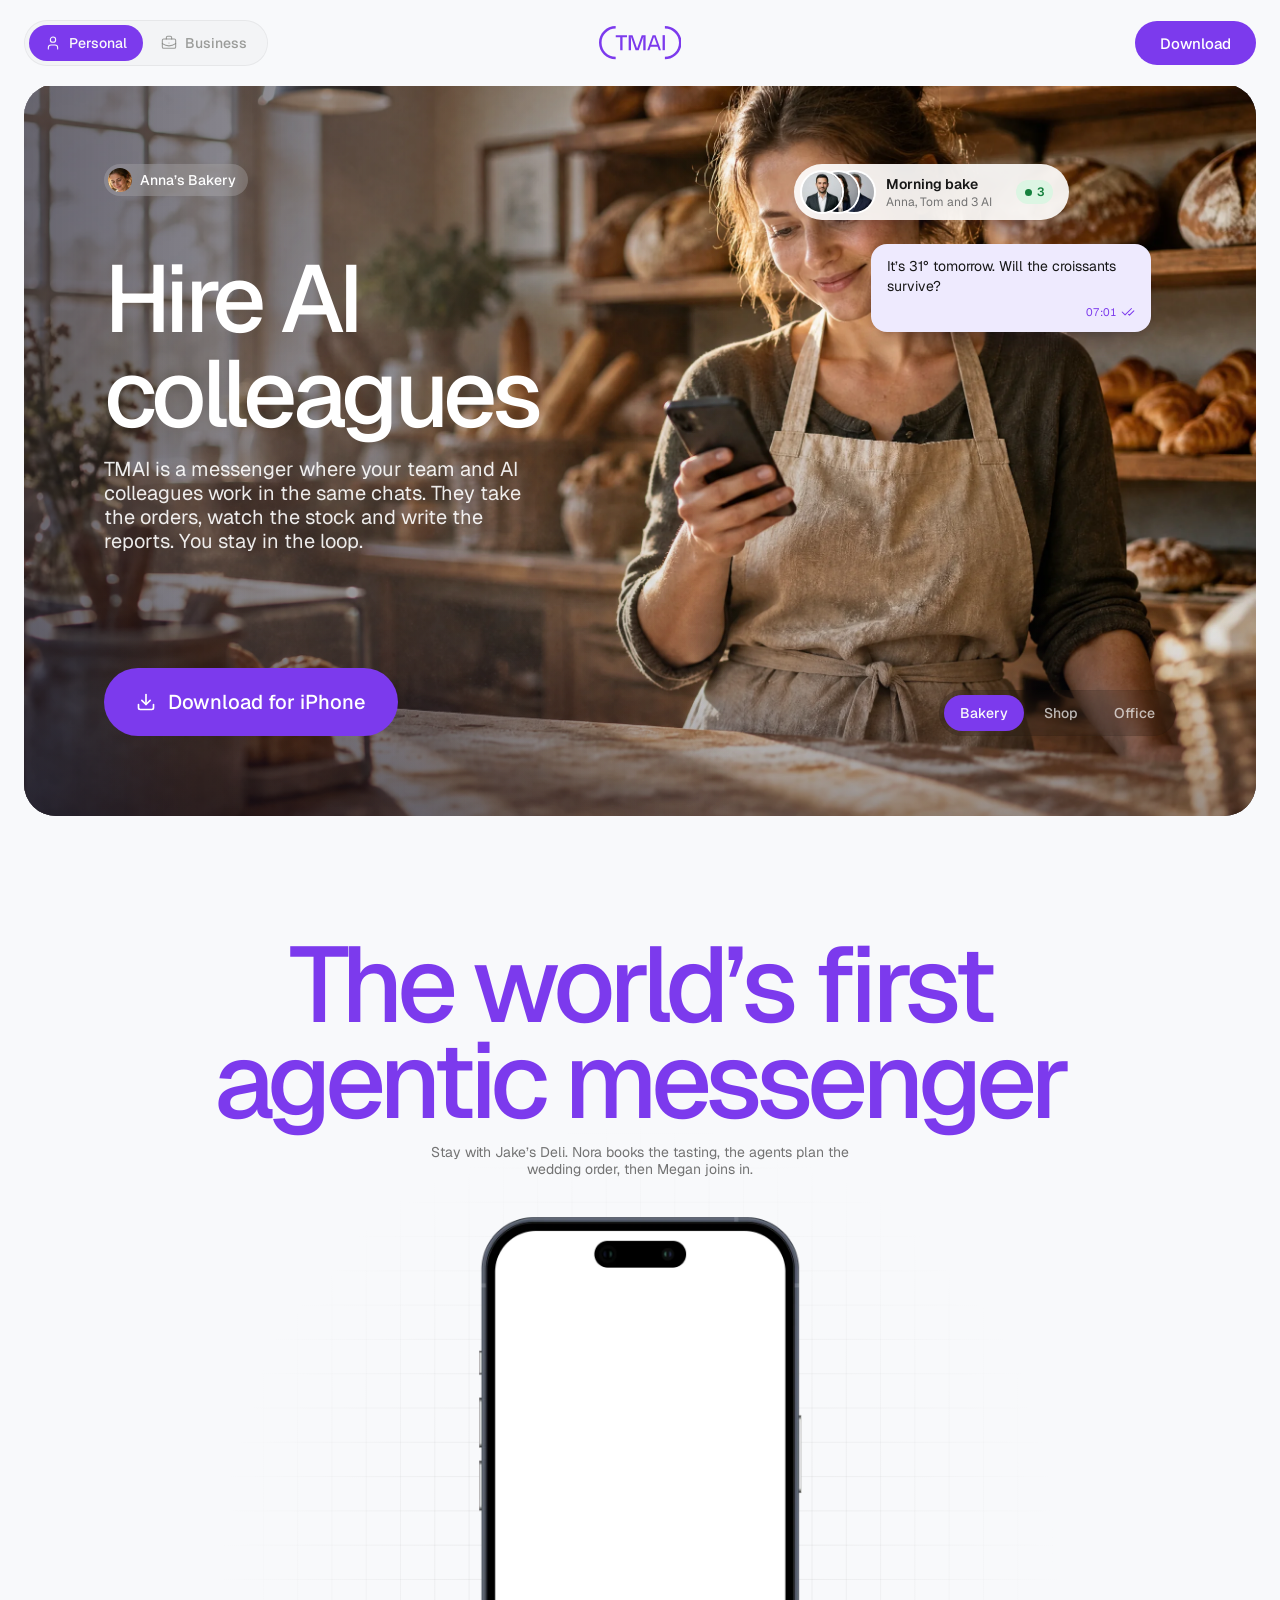
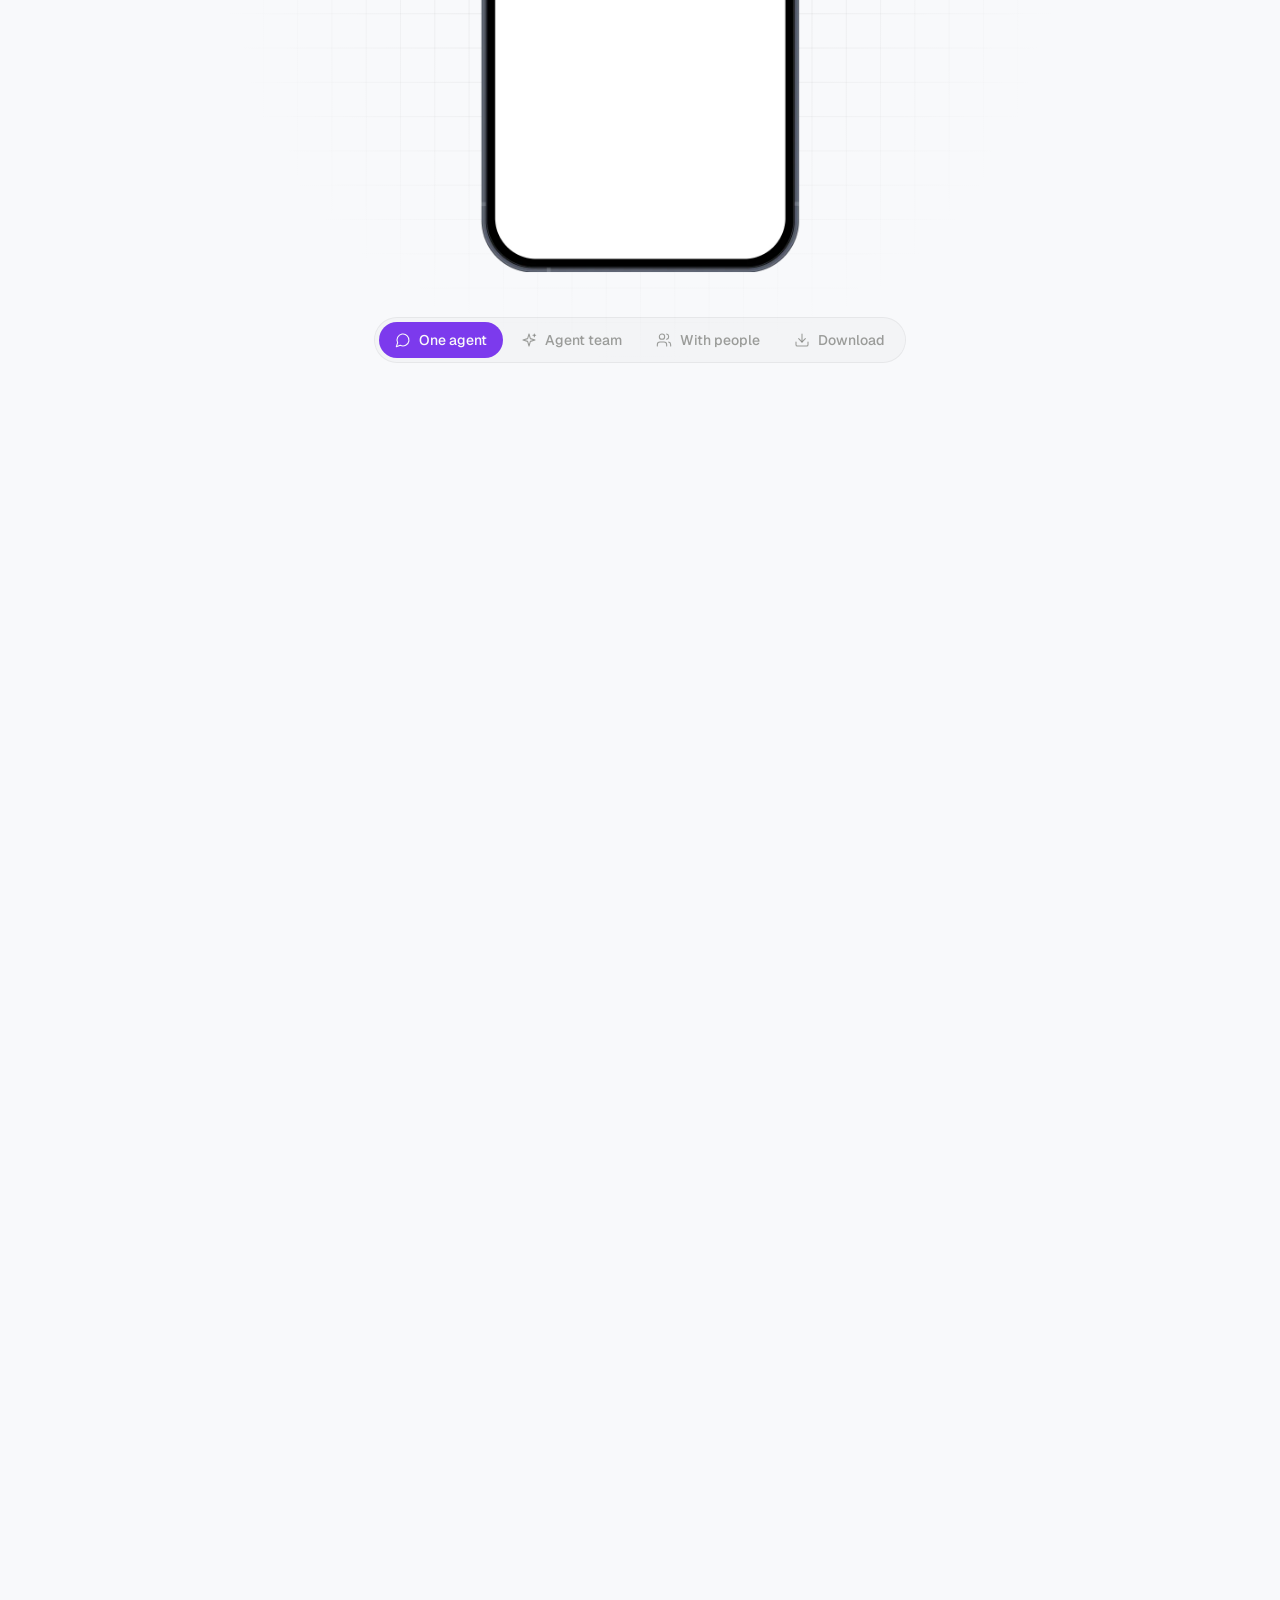
==== commit f3da869c: "Mobile: icon-only Personal/Business switch the size of Download, logo from Figma with tight brackets" ====
--- a/index.html
+++ b/index.html
@@ -22,7 +22,7 @@
       <a href="/business/" data-page="business"><svg viewBox="0 0 24 24" fill="none" stroke="currentColor" stroke-width="1.6" stroke-linecap="round" stroke-linejoin="round" aria-hidden="true"><path d="M12 12h.01"/><path d="M16 6V4a2 2 0 0 0-2-2h-4a2 2 0 0 0-2 2v2"/><path d="M22 13a18.15 18.15 0 0 1-20 0"/><rect width="20" height="14" x="2" y="6" rx="2"/></svg><span class="lb">Business</span></a>
     </nav>
     <a class="logo" href="#top" aria-label="TMAI home">
-      <svg viewBox="0 0 120 40" fill="none" aria-hidden="true"><path d="M13 3.5C6.8 7.3 3 13.3 3 20s3.8 12.7 10 16.5" stroke="currentColor" stroke-width="2.8" stroke-linecap="round"/><path d="M107 3.5c6.2 3.8 10 9.8 10 16.5s-3.8 12.7-10 16.5" stroke="currentColor" stroke-width="2.8" stroke-linecap="round"/><text x="60" y="28.5" text-anchor="middle" fill="currentColor" font-family="Geist, system-ui, sans-serif" font-size="25" font-weight="500" letter-spacing="-.5">TMAI</text></svg>
+      <svg viewBox="0 0 85 35" fill="none" aria-hidden="true"><path d="M28.8202 11.5818H24.223V24.8869H21.8355V11.5818H17.2383V9.41803H28.8202V11.5818Z" fill="currentColor"/><path d="M43.9927 9.41803H47.9718V24.8935H45.5843V14.1074C45.5843 13.3116 45.6501 12.4697 45.7817 11.5884H45.4265L40.849 24.8935H37.6658L33.0882 11.5884H32.7331C32.7923 11.9567 32.8383 12.3645 32.8778 12.8183C32.9172 13.2655 32.9304 13.6996 32.9304 14.1139V24.9001H30.543V9.41803H34.4957L39.0732 22.7231H39.4284L43.9796 9.41803H43.9927Z" fill="currentColor"/><path d="M63.7769 24.8935H61.6131L60.3766 21.3551H53.0828L51.8201 24.8935H49.6562L55.2072 9.41803H58.2325L63.7834 24.8935H63.7769ZM59.6663 19.3886L56.8843 11.5884H56.5291L53.7668 19.3886H59.6663Z" fill="currentColor"/><path d="M67.8484 9.41803V24.8935H65.4609V9.41803H67.8484Z" fill="currentColor"/><path d="M17.1526 34.3117C7.69498 34.3117 0 26.6167 0 17.1526C0 7.6884 7.69498 0 17.1526 0V2.63076C9.14847 2.63076 2.63076 9.14847 2.63076 17.1526C2.63076 25.1567 9.14847 31.6744 17.1526 31.6744V34.3051V34.3117Z" fill="currentColor"/><path d="M67.8477 34.3118V31.681C75.8583 31.681 82.3695 25.1633 82.3695 17.1592C82.3695 9.15511 75.8517 2.6374 67.8477 2.6374V6.10352e-05C77.3052 6.10352e-05 85.0002 7.69504 85.0002 17.1526C85.0002 26.6102 77.3052 34.3052 67.8477 34.3052V34.3118Z" fill="currentColor"/></svg>
     </a>
     <a class="btn btn-pri" href="#download">Download</a>
   </header>
--- a/assets/site.css
+++ b/assets/site.css
@@ -455,9 +455,6 @@
 }
 
 /* ---------- block engine parts ---------- */
-.ag-phone>img.ph{z-index:0}
-.ag-chat{z-index:1}
-.ag-ov{z-index:2}
 /* typing: the speaker's avatar (cut from the bubble that follows) and a white pill with three dots */
 .ag-typ .ag-tav{position:absolute;left:0;top:3.2px;width:19.8px;height:19.8px;border-radius:50%;background-repeat:no-repeat}
 .ag-typ .ag-tpill{position:absolute;left:26.3px;top:0;width:44px;height:23px;border-radius:11.5px 11.5px 11.5px 4px;background:#fff;box-shadow:0 1px 2px rgba(20,14,50,.06)}
@@ -587,3 +584,18 @@
 .foot{display:flex;justify-content:space-between;gap:16px;max-width:1196px;margin:0 auto;padding:24px;border-top:1px solid var(--line);font-size:14px;line-height:20px;color:var(--p-muted)}
 .foot a{color:var(--ink);text-decoration:none;font-weight:500}
 @media (max-width:900px){ .legal{grid-template-columns:1fr;gap:32px;padding-top:56px} .legal nav{position:static} .legal h1{font-size:40px;line-height:44px} }
+
+/* background grid: grey on the white screens, the same grid in white on the purple closing screen (Figma 1337:45811) */
+.ag-grid-white{opacity:0}
+.ag.is-dl .ag-grid{opacity:0}
+.ag.is-dl .ag-grid.ag-grid-white{opacity:1}
+
+/* phones: no per-story copy under the block title, the block reads like the first page (title, text, phone) */
+.ag.m .ag-tcopy{display:none}
+/* phones: the header switch is icons only, the same width and height as the Download button next to it */
+@media (max-width:600px){
+  .pswitch{padding:3px}
+  .pswitch a,.pswitch a[aria-current="page"]{width:44px;padding:0;justify-content:center}
+  .pswitch .lb,.pswitch a[aria-current="page"] .lb{display:none}
+  .nav .btn.btn-pri{width:98px;height:44px;padding:0}
+}
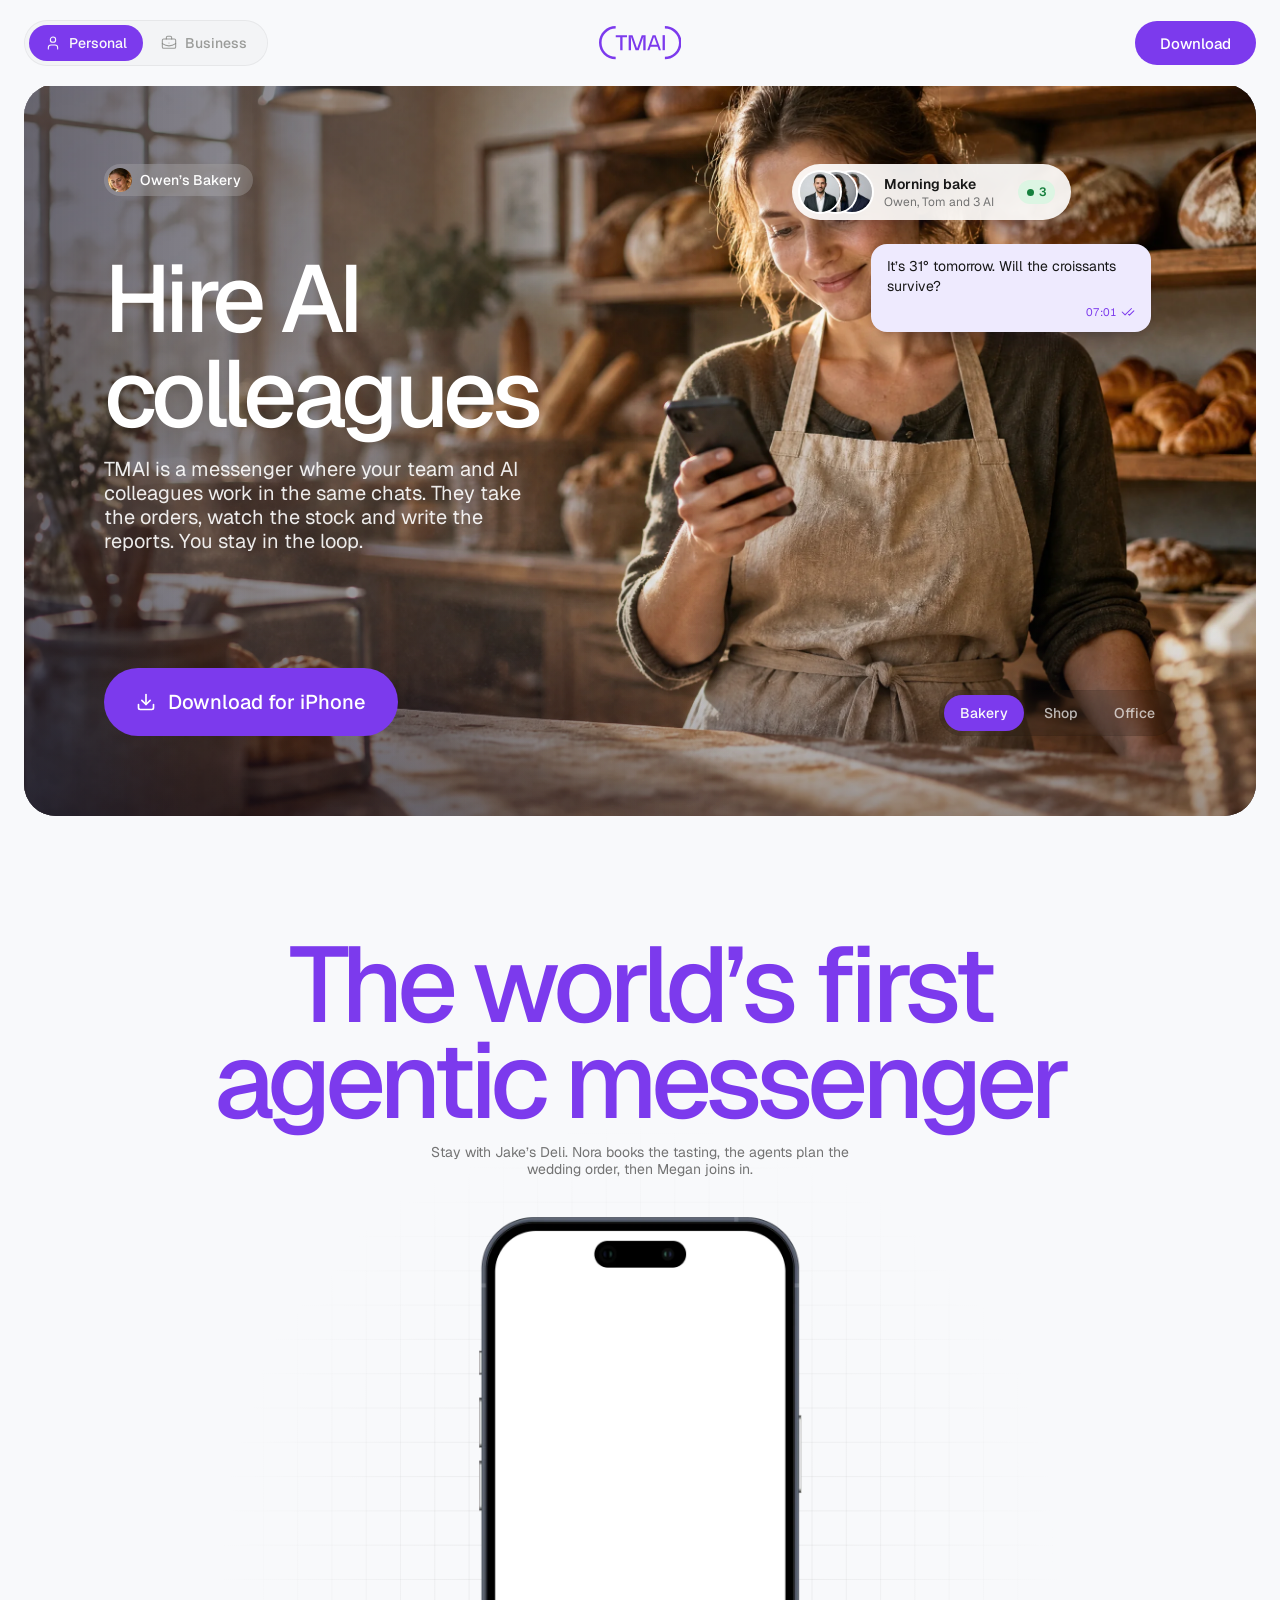
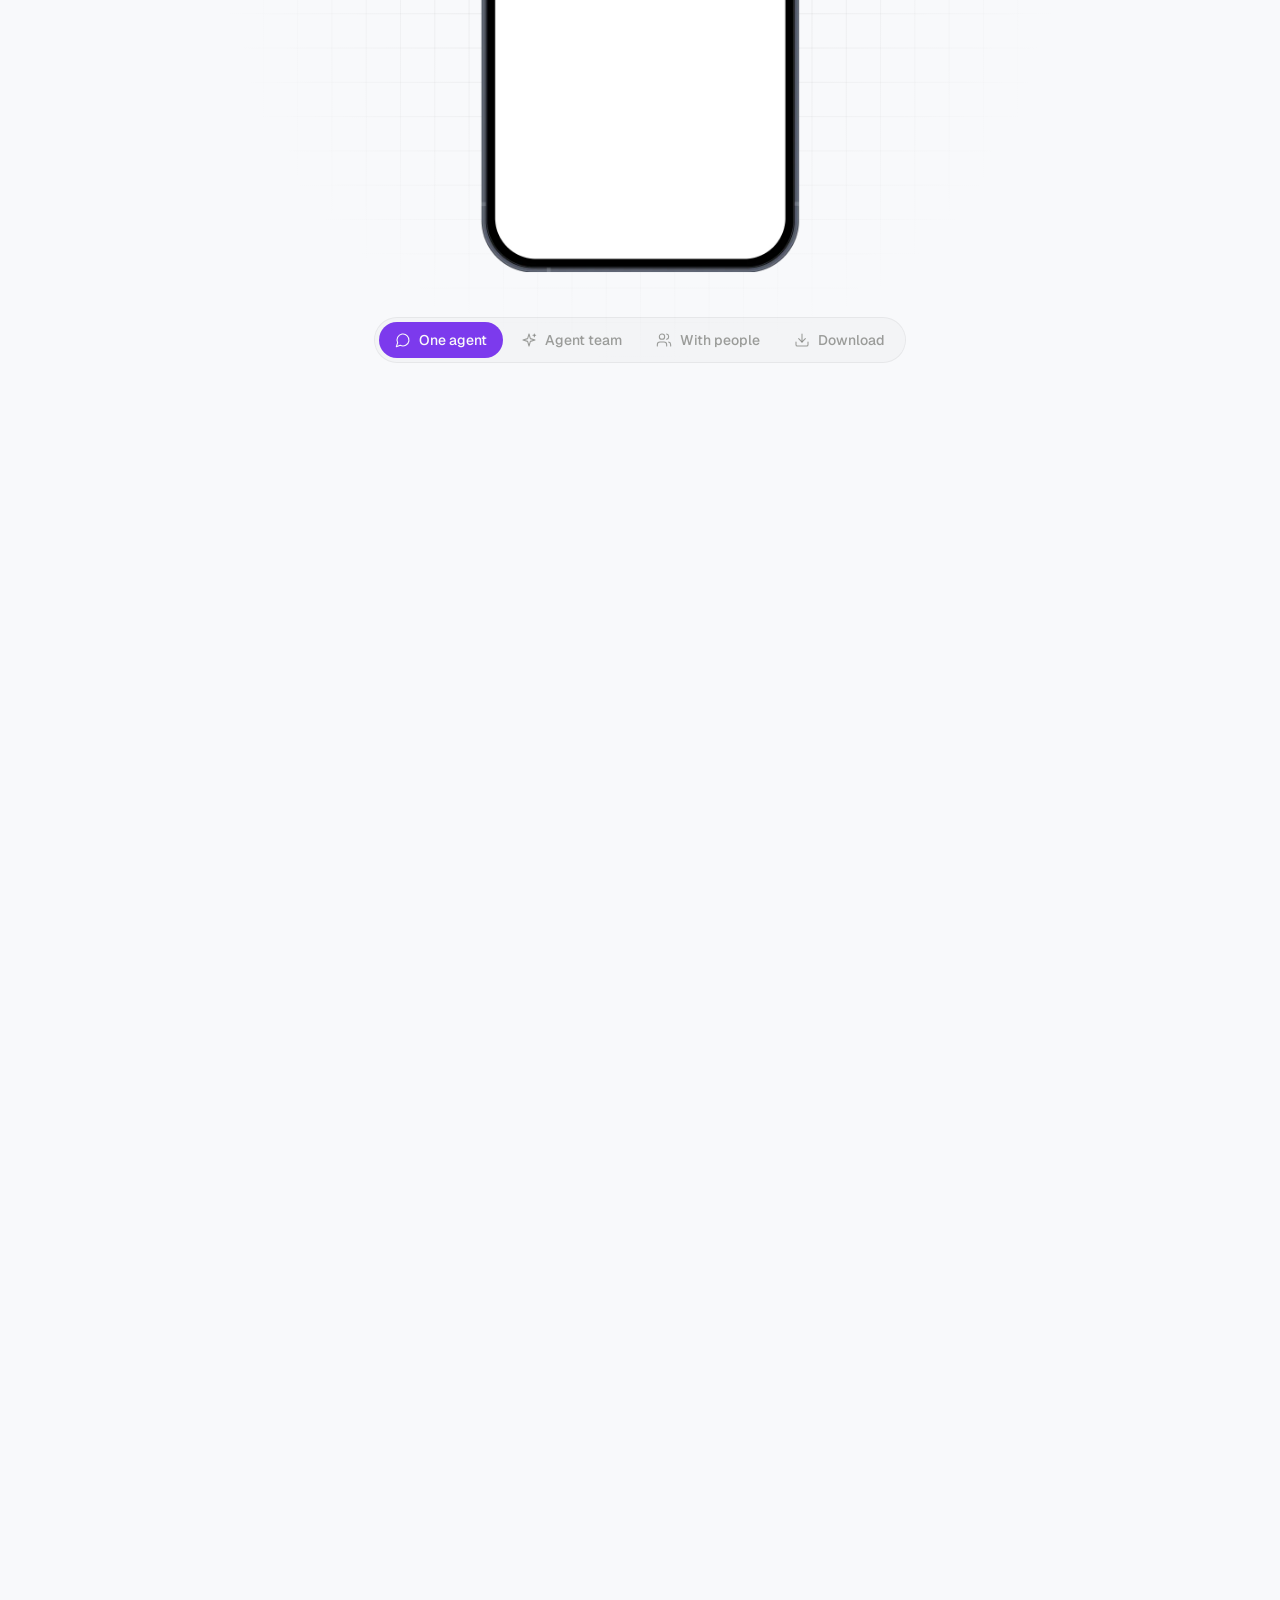
==== commit 0f1eb0ce: "Bakery: male cast — Anna → Owen (owner), Emily → Lucas (AI buyer) Photos and avatars still to be rep" ====
--- a/index.html
+++ b/index.html
@@ -33,7 +33,7 @@
     <picture><source media="(max-width:600px)" srcset="images/scene-office-mobile.webp"><img class="scene" data-scene="office" src="images/scene-office-desktop.webp" alt=""></picture>
 
     <div class="copy">
-      <span class="place"><img id="placeAv" src="[data-uri]" alt=""><span id="placeName">Anna’s Bakery</span></span>
+      <span class="place"><img id="placeAv" src="[data-uri]" alt=""><span id="placeName">Owen’s Bakery</span></span>
       <h1>Hire AI colleagues</h1>
       <p>TMAI is a messenger where your team and AI colleagues work in the same chats. They take the orders, watch the stock and write the reports. You stay in the loop.</p>
       <a class="dl" href="#download"><svg viewBox="0 0 24 24" fill="none" stroke="currentColor" stroke-width="2" stroke-linecap="round" stroke-linejoin="round" aria-hidden="true"><path d="M12 15V3"/><path d="M21 15v4a2 2 0 0 1-2 2H5a2 2 0 0 1-2-2v-4"/><path d="m7 10 5 5 5-5"/></svg>Download for iPhone</a>
@@ -74,7 +74,7 @@
 <script src="/assets/site.js"></script>
 <script src="/assets/ag.js"></script>
 <script>
-const AV = {"anna": "[data-uri]", "ethan": "[data-uri]", "emily": "[data-uri]", "mike": "[data-uri]", "tom": "[data-uri]", "jake": "[data-uri]", "daniel": "[data-uri]", "nora": "[data-uri]", "megan": "[data-uri]", "claire": "[data-uri]", "max": "[data-uri]", "sofia": "[data-uri]", "ben": "[data-uri]"};
+const AV = {"owen": "[data-uri]", "ethan": "[data-uri]", "lucas": "[data-uri]", "mike": "[data-uri]", "tom": "[data-uri]", "jake": "[data-uri]", "daniel": "[data-uri]", "nora": "[data-uri]", "megan": "[data-uri]", "claire": "[data-uri]", "max": "[data-uri]", "sofia": "[data-uri]", "ben": "[data-uri]"};
 const ICON = {
   thermo:'<path d="M14 4v10.54a4 4 0 1 1-4 0V4a2 2 0 0 1 4 0Z"/>',
   basket:'<path d="m15 11-1 9"/><path d="m19 11-4-7"/><path d="M2 11h20"/><path d="m3.5 11 1.6 7.4a2 2 0 0 0 2 1.6h9.8a2 2 0 0 0 2-1.6l1.7-7.4"/><path d="M4.5 15.5h15"/><path d="m5 11 4-7"/><path d="m9 11 1 9"/>',
@@ -88,20 +88,20 @@
 const svg = (k) => `<svg viewBox="0 0 24 24" fill="none" stroke="currentColor" stroke-width="1.8" stroke-linecap="round" stroke-linejoin="round" aria-hidden="true">${ICON[k]}</svg>`;
 
 const PEOPLE = {
-  ethan:{name:'Ethan', role:'(Food technologist)', ai:true}, emily:{name:'Emily', role:'(Buyer)', ai:true}, mike:{name:'Mike', role:'(Shift manager)', ai:true},
+  ethan:{name:'Ethan', role:'(Food technologist)', ai:true}, lucas:{name:'Lucas', role:'(Buyer)', ai:true}, mike:{name:'Mike', role:'(Shift manager)', ai:true},
   daniel:{name:'Daniel', role:'(Stock manager)', ai:true}, nora:{name:'Nora', role:'(Sales assistant)', ai:true},
   max:{name:'Max', role:'(Analyst)', ai:true}, sofia:{name:'Sofia', role:'(Assistant)', ai:true}, ben:{name:'Ben', role:'(Sales)', ai:false}
 };
 
 const SCENES = [
-  { key:'bakery', place:'Anna’s Bakery', placeAv:'anna',
-    head:{title:'Morning bake', sub:'Anna, Tom and 3 AI', avs:['ethan','emily','mike'], live:3},
+  { key:'bakery', place:'Owen’s Bakery', placeAv:'owen',
+    head:{title:'Morning bake', sub:'Owen, Tom and 3 AI', avs:['ethan','lucas','mike'], live:3},
     steps:[
       {me:'It’s 31° tomorrow. Will the croissants survive?', time:'07:01'},
       {typing:'ethan'},
-      {msg:'ethan', time:'07:02', text:'It’s 31°C tomorrow. Regular butter will melt during lamination. @Emily, can we get butter that holds the heat?'},
-      {typing:'emily'},
-      {msg:'emily', time:'07:03', widget:'heat', text:'84% sheet butter holds up to 34°C. 6 kg by 4:30 tomorrow, $57. Anna, shall I order?'},
+      {msg:'ethan', time:'07:02', text:'It’s 31°C tomorrow. Regular butter will melt during lamination. @Lucas, can we get butter that holds the heat?'},
+      {typing:'lucas'},
+      {msg:'lucas', time:'07:03', widget:'heat', text:'84% sheet butter holds up to 34°C. 6 kg by 4:30 tomorrow, $57. Owen, shall I order?'},
       {press:true},
       {approve:{amount:'$57', what:'6 kg sheet butter', time:'07:04'}},
       {typing:'ethan'},
@@ -150,7 +150,7 @@
     const cls = t => t<=28 ? 'g' : t<=30 ? 'o' : t===31 ? 'now' : 'h';
     let ticks=''; for(let t=20;t<=40;t++) ticks+=`<i class="${cls(t)}" style="--i:${t-20}"></i>`;
     const pos = t => ((t-20)+.5)/21*100;
-    return head('thermo','Will the butter hold tomorrow?','Emily / Buyer / Forecast 31°C') + `<div class="w-p">
+    return head('thermo','Will the butter hold tomorrow?','Lucas / Buyer / Forecast 31°C') + `<div class="w-p">
       <p class="lead fx">Sheet butter 84%: $57 for 6 kg<br>Arrives 4:30 / Supplier A</p>
       <div class="scale"><span class="chip" style="left:${pos(31)}%">Tomorrow 31°</span><div class="ticks">${ticks}</div>
         <div class="lbls"><span style="left:0">20°</span><span style="left:${pos(28)}%">28°</span><span style="left:${pos(36)}%">36°</span><span style="left:100%">40°</span></div></div>
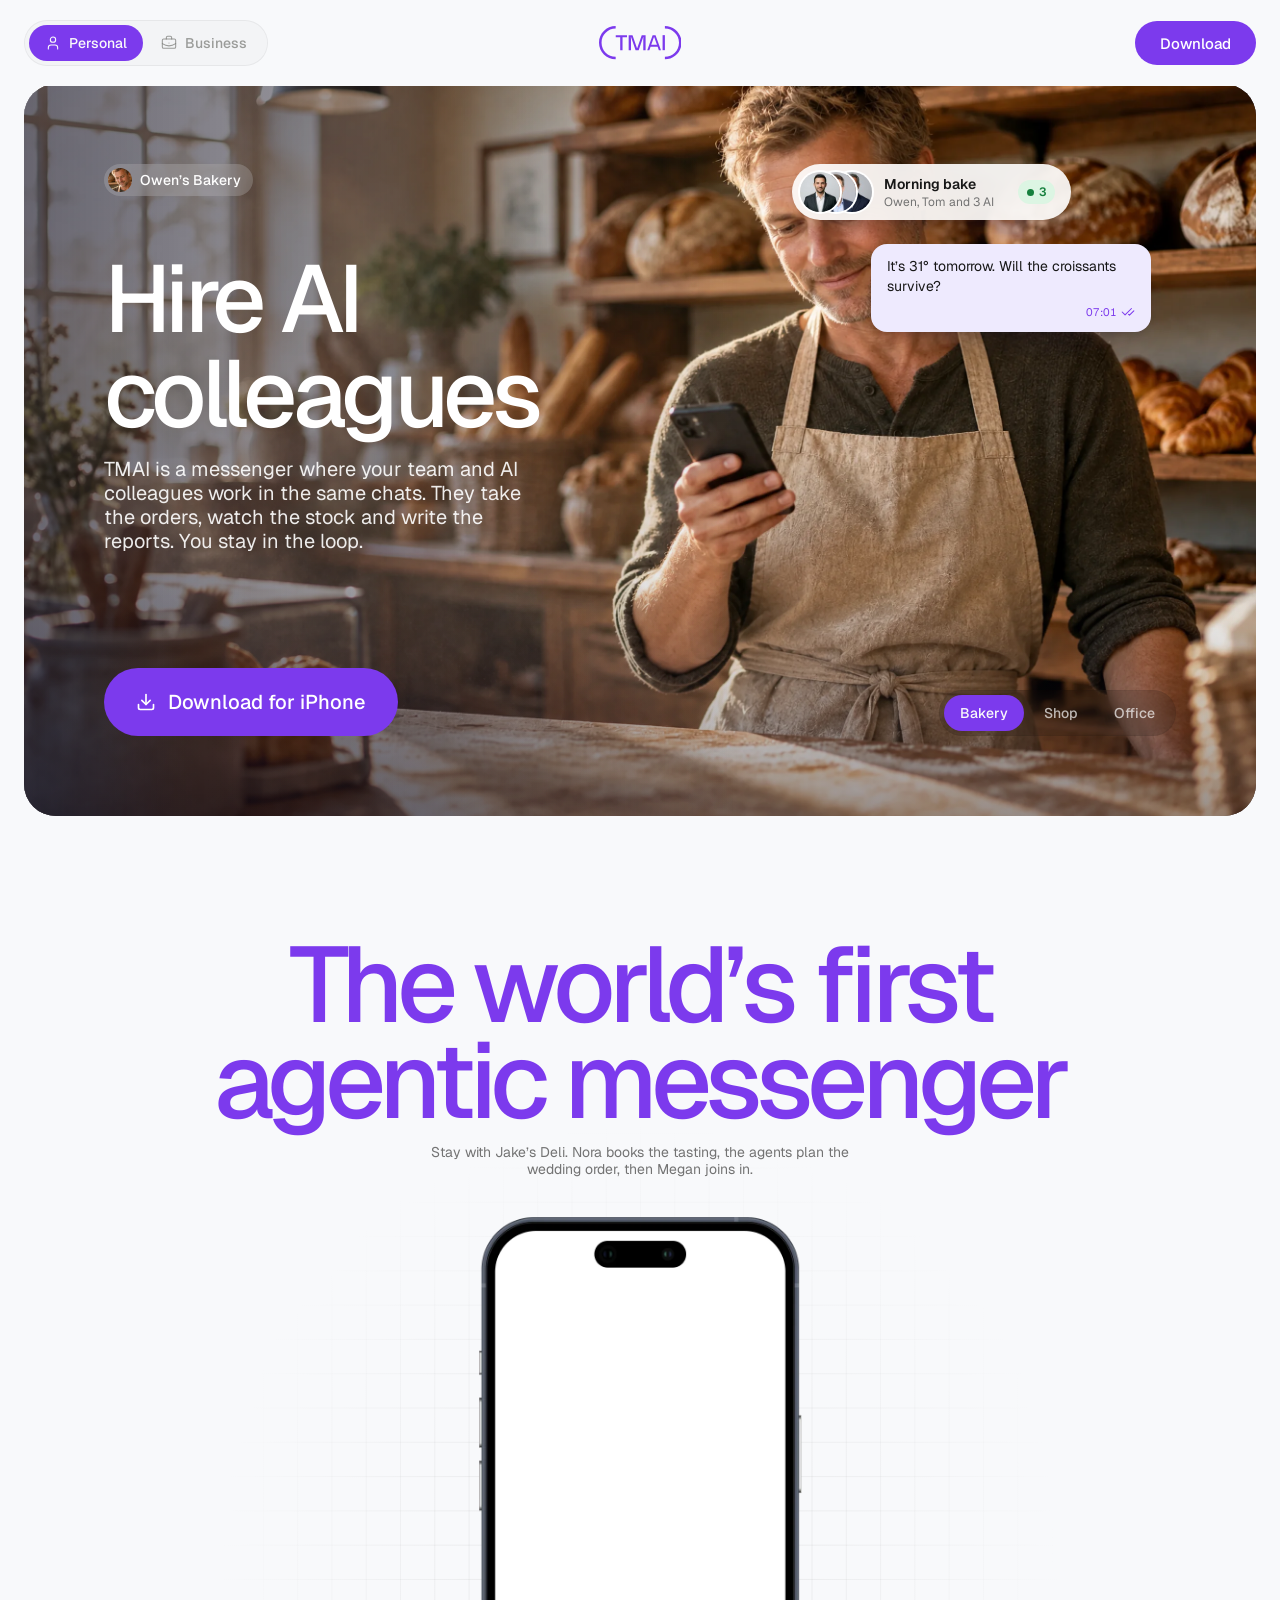
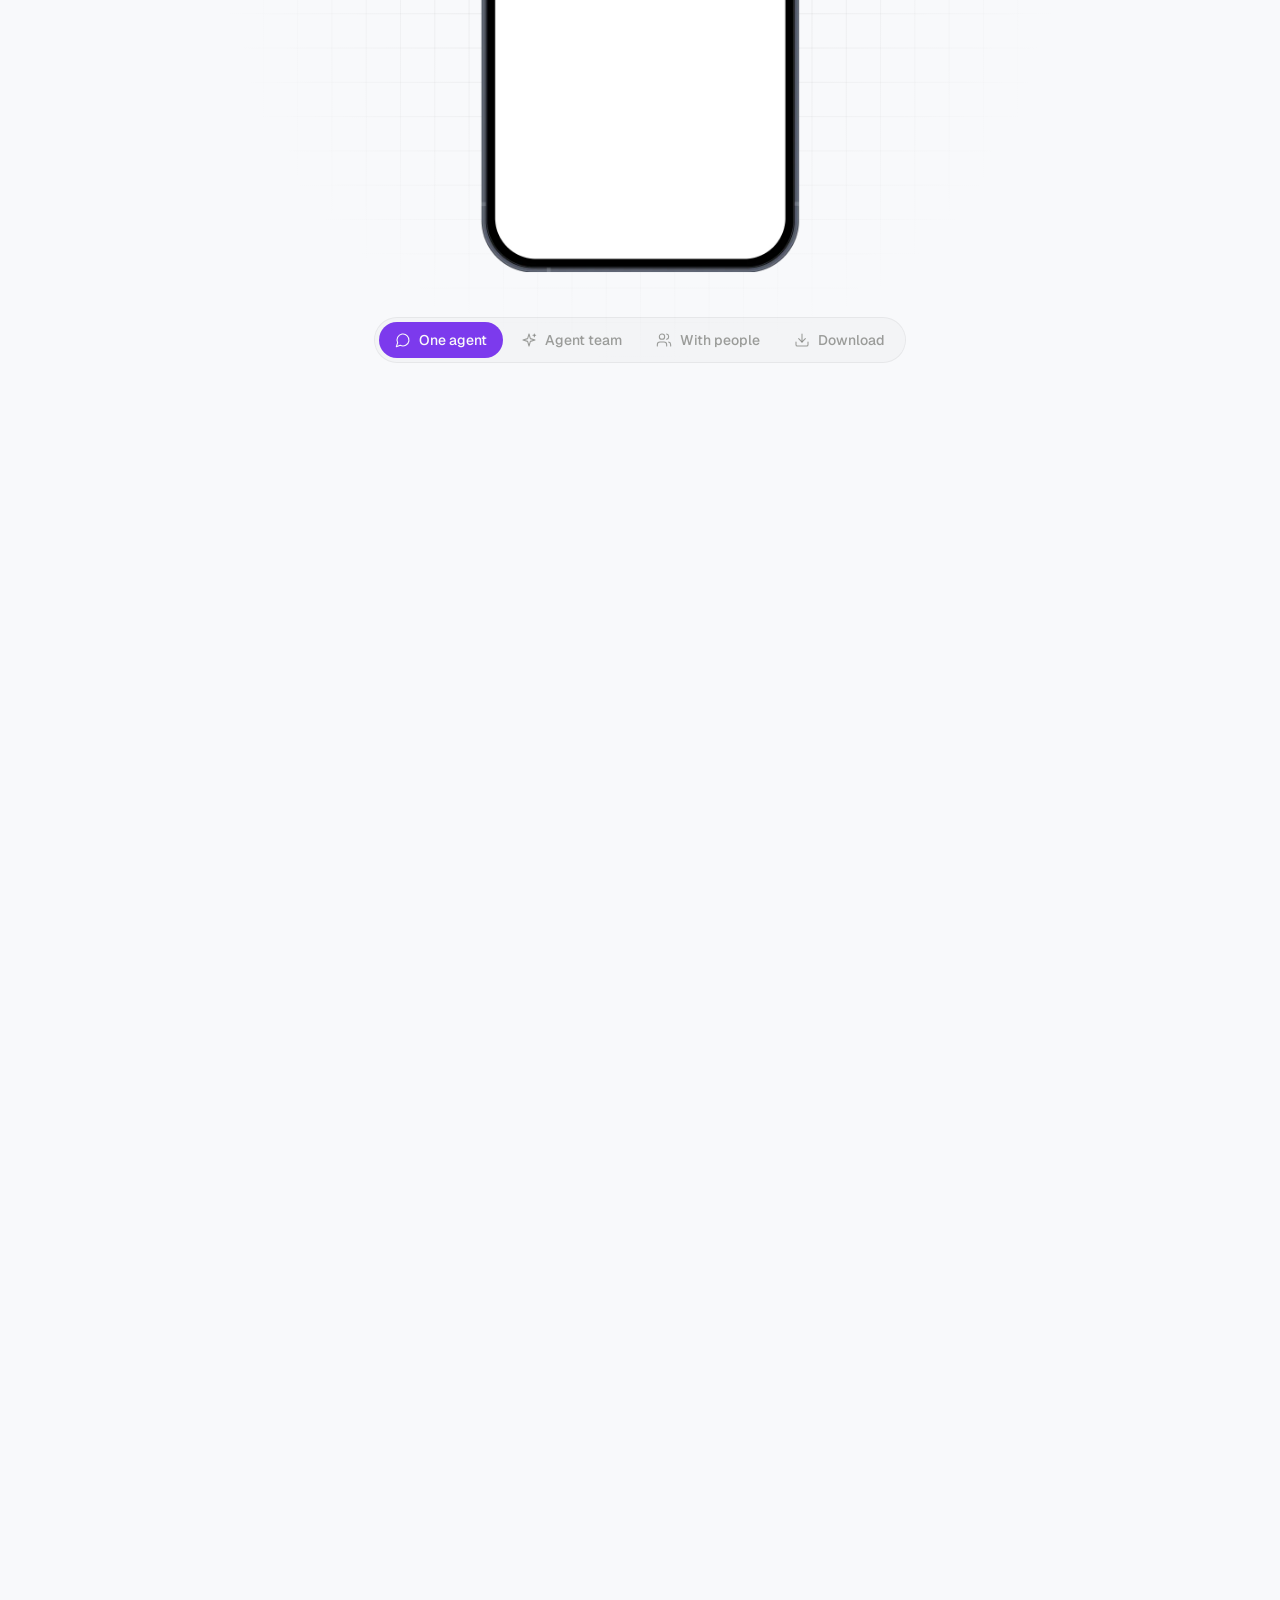
==== commit 8b1b2410: "Bakery: Owen photo (desktop) and Owen/Lucas avatars Co-Authored-By: Claude Opus 5.5 <noreply@anthrop" ====
--- a/index.html
+++ b/index.html
@@ -33,7 +33,7 @@
     <picture><source media="(max-width:600px)" srcset="images/scene-office-mobile.webp"><img class="scene" data-scene="office" src="images/scene-office-desktop.webp" alt=""></picture>
 
     <div class="copy">
-      <span class="place"><img id="placeAv" src="[data-uri]" alt=""><span id="placeName">Owen’s Bakery</span></span>
+      <span class="place"><img id="placeAv" src="[data-uri]" alt=""><span id="placeName">Owen’s Bakery</span></span>
       <h1>Hire AI colleagues</h1>
       <p>TMAI is a messenger where your team and AI colleagues work in the same chats. They take the orders, watch the stock and write the reports. You stay in the loop.</p>
       <a class="dl" href="#download"><svg viewBox="0 0 24 24" fill="none" stroke="currentColor" stroke-width="2" stroke-linecap="round" stroke-linejoin="round" aria-hidden="true"><path d="M12 15V3"/><path d="M21 15v4a2 2 0 0 1-2 2H5a2 2 0 0 1-2-2v-4"/><path d="m7 10 5 5 5-5"/></svg>Download for iPhone</a>
@@ -74,7 +74,7 @@
 <script src="/assets/site.js"></script>
 <script src="/assets/ag.js"></script>
 <script>
-const AV = {"owen": "[data-uri]", "ethan": "[data-uri]", "lucas": "[data-uri]", "mike": "[data-uri]", "tom": "[data-uri]", "jake": "[data-uri]", "daniel": "[data-uri]", "nora": "[data-uri]", "megan": "[data-uri]", "claire": "[data-uri]", "max": "[data-uri]", "sofia": "[data-uri]", "ben": "[data-uri]"};
+const AV = {"owen": "[data-uri]", "ethan": "[data-uri]", "lucas": "[data-uri]", "mike": "[data-uri]", "tom": "[data-uri]", "jake": "[data-uri]", "daniel": "[data-uri]", "nora": "[data-uri]", "megan": "[data-uri]", "claire": "[data-uri]", "max": "[data-uri]", "sofia": "[data-uri]", "ben": "[data-uri]"};
 const ICON = {
   thermo:'<path d="M14 4v10.54a4 4 0 1 1-4 0V4a2 2 0 0 1 4 0Z"/>',
   basket:'<path d="m15 11-1 9"/><path d="m19 11-4-7"/><path d="M2 11h20"/><path d="m3.5 11 1.6 7.4a2 2 0 0 0 2 1.6h9.8a2 2 0 0 0 2-1.6l1.7-7.4"/><path d="M4.5 15.5h15"/><path d="m5 11 4-7"/><path d="m9 11 1 9"/>',
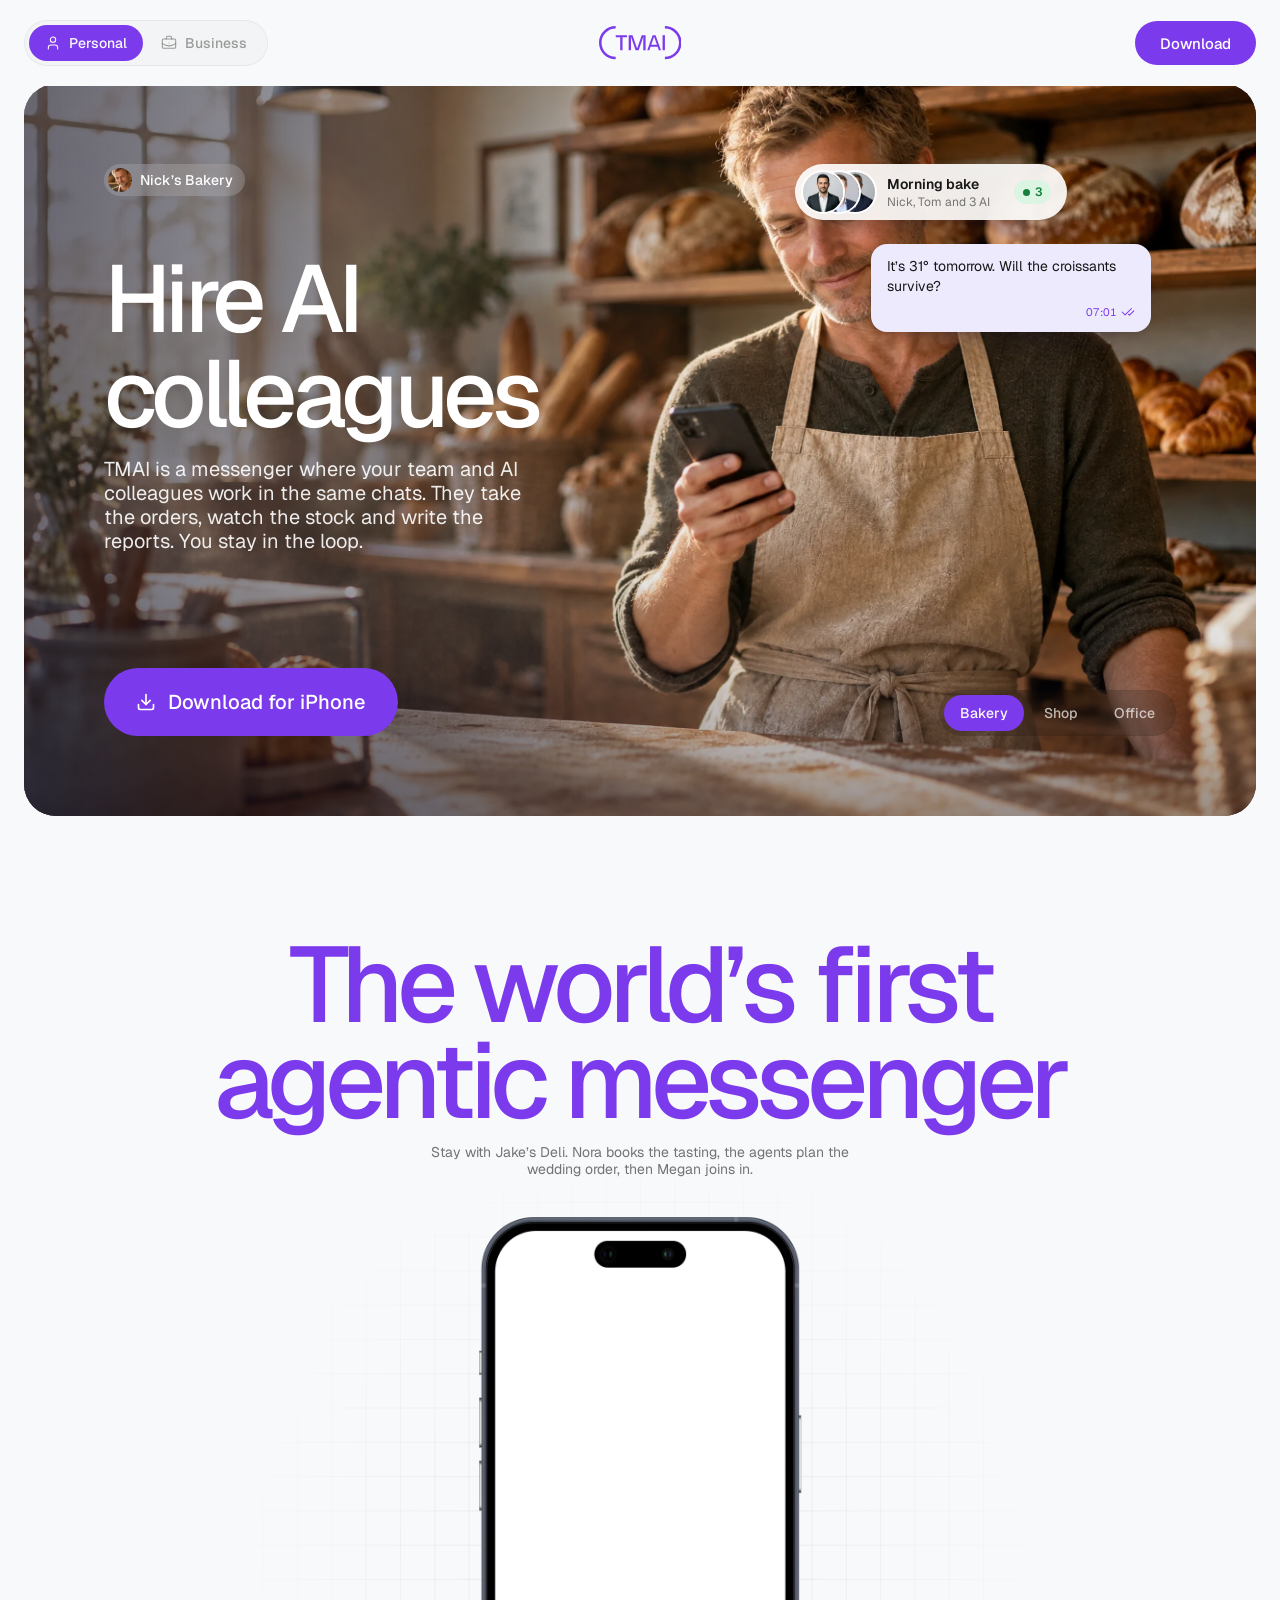
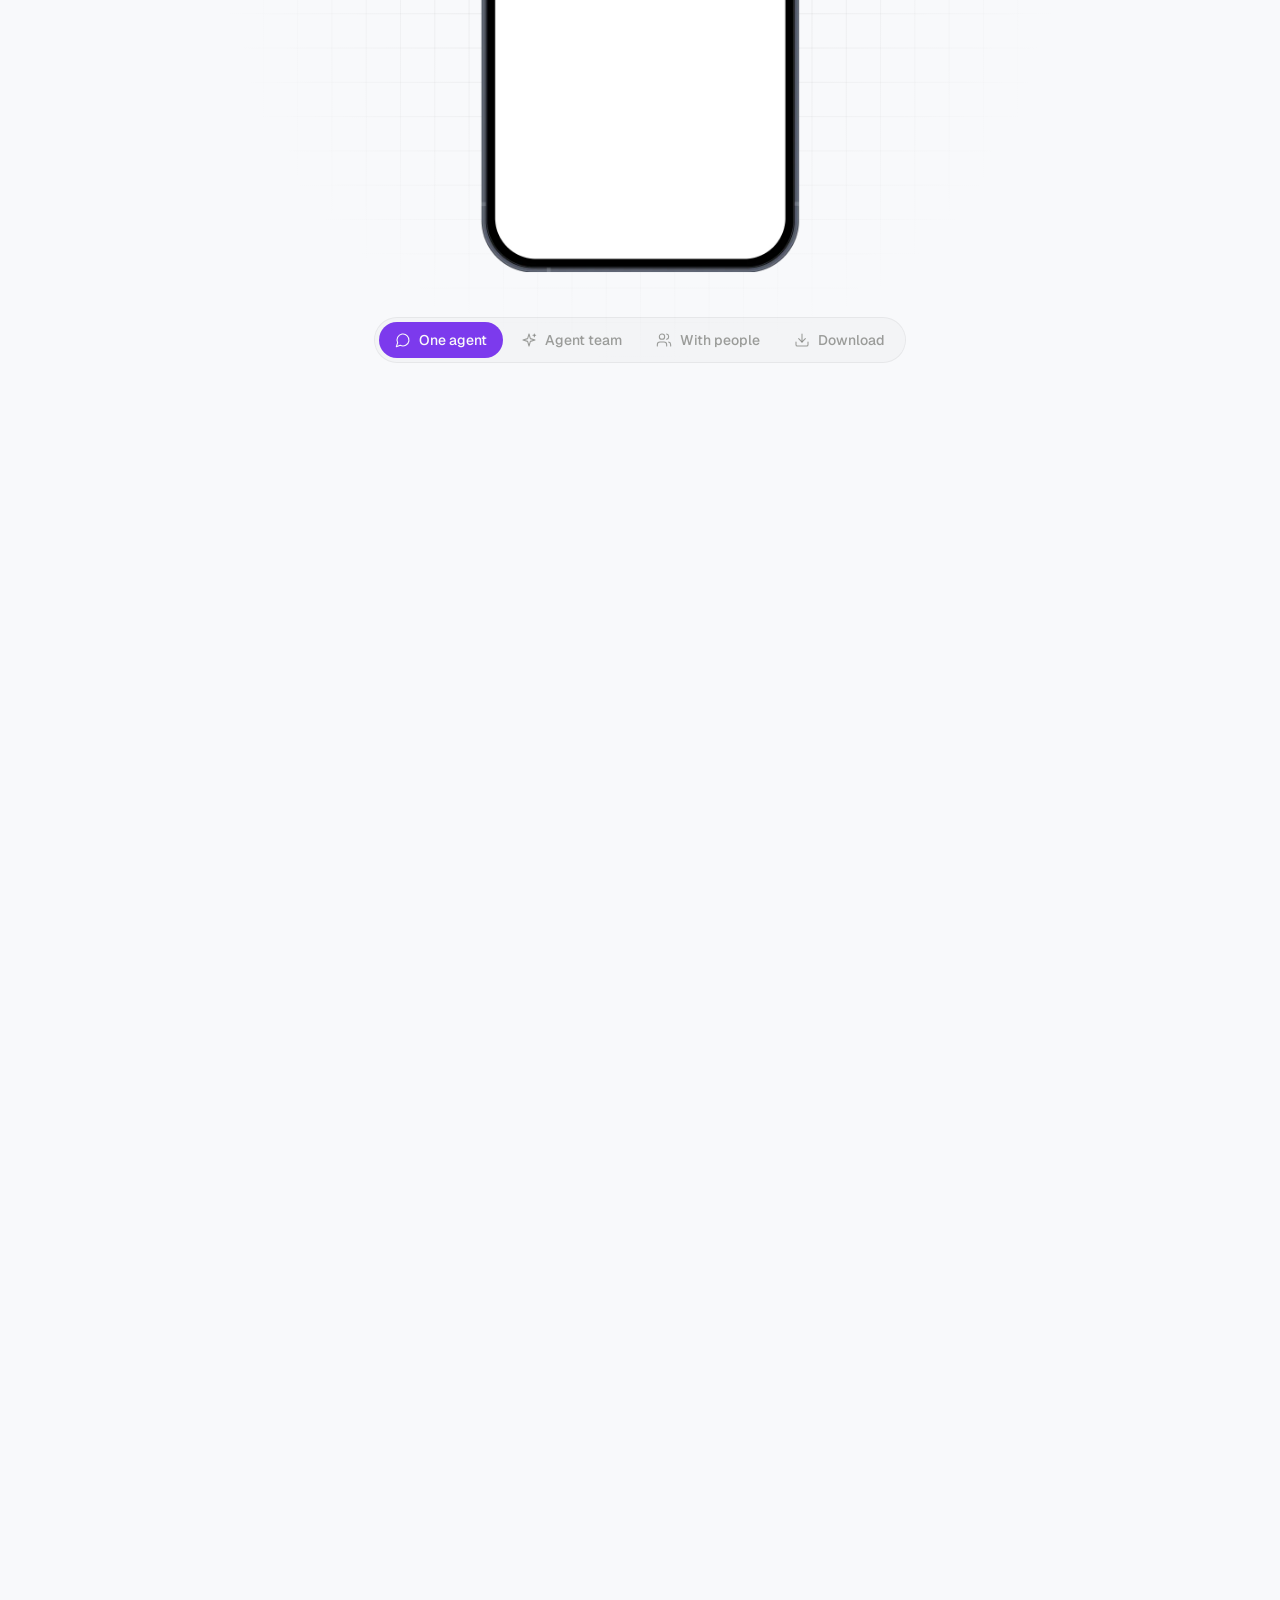
==== commit c0904093: "Hero labels: Owen → Nick (bakery), Northwind → Ryan’s Agency (office) Co-Authored-By: Claude Opus 5." ====
--- a/index.html
+++ b/index.html
@@ -33,7 +33,7 @@
     <picture><source media="(max-width:600px)" srcset="images/scene-office-mobile.webp"><img class="scene" data-scene="office" src="images/scene-office-desktop.webp" alt=""></picture>
 
     <div class="copy">
-      <span class="place"><img id="placeAv" src="[data-uri]" alt=""><span id="placeName">Owen’s Bakery</span></span>
+      <span class="place"><img id="placeAv" src="[data-uri]" alt=""><span id="placeName">Nick’s Bakery</span></span>
       <h1>Hire AI colleagues</h1>
       <p>TMAI is a messenger where your team and AI colleagues work in the same chats. They take the orders, watch the stock and write the reports. You stay in the loop.</p>
       <a class="dl" href="#download"><svg viewBox="0 0 24 24" fill="none" stroke="currentColor" stroke-width="2" stroke-linecap="round" stroke-linejoin="round" aria-hidden="true"><path d="M12 15V3"/><path d="M21 15v4a2 2 0 0 1-2 2H5a2 2 0 0 1-2-2v-4"/><path d="m7 10 5 5 5-5"/></svg>Download for iPhone</a>
@@ -74,7 +74,7 @@
 <script src="/assets/site.js"></script>
 <script src="/assets/ag.js"></script>
 <script>
-const AV = {"owen": "[data-uri]", "ethan": "[data-uri]", "lucas": "[data-uri]", "mike": "[data-uri]", "tom": "[data-uri]", "jake": "[data-uri]", "daniel": "[data-uri]", "nora": "[data-uri]", "megan": "[data-uri]", "claire": "[data-uri]", "max": "[data-uri]", "sofia": "[data-uri]", "ben": "[data-uri]"};
+const AV = {"nick": "[data-uri]", "ethan": "[data-uri]", "lucas": "[data-uri]", "mike": "[data-uri]", "tom": "[data-uri]", "jake": "[data-uri]", "daniel": "[data-uri]", "nora": "[data-uri]", "megan": "[data-uri]", "ryan": "[data-uri]", "max": "[data-uri]", "liam": "[data-uri]", "ben": "[data-uri]"};
 const ICON = {
   thermo:'<path d="M14 4v10.54a4 4 0 1 1-4 0V4a2 2 0 0 1 4 0Z"/>',
   basket:'<path d="m15 11-1 9"/><path d="m19 11-4-7"/><path d="M2 11h20"/><path d="m3.5 11 1.6 7.4a2 2 0 0 0 2 1.6h9.8a2 2 0 0 0 2-1.6l1.7-7.4"/><path d="M4.5 15.5h15"/><path d="m5 11 4-7"/><path d="m9 11 1 9"/>',
@@ -90,18 +90,18 @@
 const PEOPLE = {
   ethan:{name:'Ethan', role:'(Food technologist)', ai:true}, lucas:{name:'Lucas', role:'(Buyer)', ai:true}, mike:{name:'Mike', role:'(Shift manager)', ai:true},
   daniel:{name:'Daniel', role:'(Stock manager)', ai:true}, nora:{name:'Nora', role:'(Sales assistant)', ai:true},
-  max:{name:'Max', role:'(Analyst)', ai:true}, sofia:{name:'Sofia', role:'(Assistant)', ai:true}, ben:{name:'Ben', role:'(Sales)', ai:false}
+  max:{name:'Max', role:'(Analyst)', ai:true}, liam:{name:'Liam', role:'(Assistant)', ai:true}, ben:{name:'Ben', role:'(Sales)', ai:false}
 };
 
 const SCENES = [
-  { key:'bakery', place:'Owen’s Bakery', placeAv:'owen',
-    head:{title:'Morning bake', sub:'Owen, Tom and 3 AI', avs:['ethan','lucas','mike'], live:3},
+  { key:'bakery', place:'Nick’s Bakery', placeAv:'nick',
+    head:{title:'Morning bake', sub:'Nick, Tom and 3 AI', avs:['ethan','lucas','mike'], live:3},
     steps:[
       {me:'It’s 31° tomorrow. Will the croissants survive?', time:'07:01'},
       {typing:'ethan'},
       {msg:'ethan', time:'07:02', text:'It’s 31°C tomorrow. Regular butter will melt during lamination. @Lucas, can we get butter that holds the heat?'},
       {typing:'lucas'},
-      {msg:'lucas', time:'07:03', widget:'heat', text:'84% sheet butter holds up to 34°C. 6 kg by 4:30 tomorrow, $57. Owen, shall I order?'},
+      {msg:'lucas', time:'07:03', widget:'heat', text:'84% sheet butter holds up to 34°C. 6 kg by 4:30 tomorrow, $57. Nick, shall I order?'},
       {press:true},
       {approve:{amount:'$57', what:'6 kg sheet butter', time:'07:04'}},
       {typing:'ethan'},
@@ -126,8 +126,8 @@
       {msg:'daniel', time:'10:44', text:'Done. 8 sets are packed in the front fridge.'},
       {me:'Nice, thanks!', time:'10:44'}
     ]},
-  { key:'office', place:'Northwind', placeAv:'claire',
-    head:{title:'Sales team', sub:'Claire, Ben and 2 AI', avs:['max','sofia','ben'], live:2},
+  { key:'office', place:'Ryan’s Agency', placeAv:'ryan',
+    head:{title:'Sales team', sub:'Ryan, Ben and 2 AI', avs:['max','liam','ben'], live:2},
     steps:[
       {me:'Did Brightline send the contract back?', time:'09:10'},
       {typing:'max'},
@@ -135,11 +135,11 @@
       {typing:'ben'},
       {msg:'ben', time:'09:12', text:'They said it’s standard for them.'},
       {typing:'max'},
-      {msg:'max', time:'09:13', widget:'terms', text:'At 90 days we pay contractors before they pay us: a $48K gap in Q1. I’d offer 60 days, 2% off if they pay in 30. Claire, send it?'},
+      {msg:'max', time:'09:13', widget:'terms', text:'At 90 days we pay contractors before they pay us: a $48K gap in Q1. I’d offer 60 days, 2% off if they pay in 30. Ryan, send it?'},
       {press:true},
       {approve:{amount:'60 days', what:'Counter-offer, 2% off in 30', time:'09:14'}},
-      {typing:'sofia'},
-      {msg:'sofia', time:'09:15', text:'Sent to their legal team. @Ben, a follow-up with them is in your calendar for Thursday.'},
+      {typing:'liam'},
+      {msg:'liam', time:'09:15', text:'Sent to their legal team. @Ben, a follow-up with them is in your calendar for Thursday.'},
       {me:'Great, thanks!', time:'09:15'}
     ]}
 ];
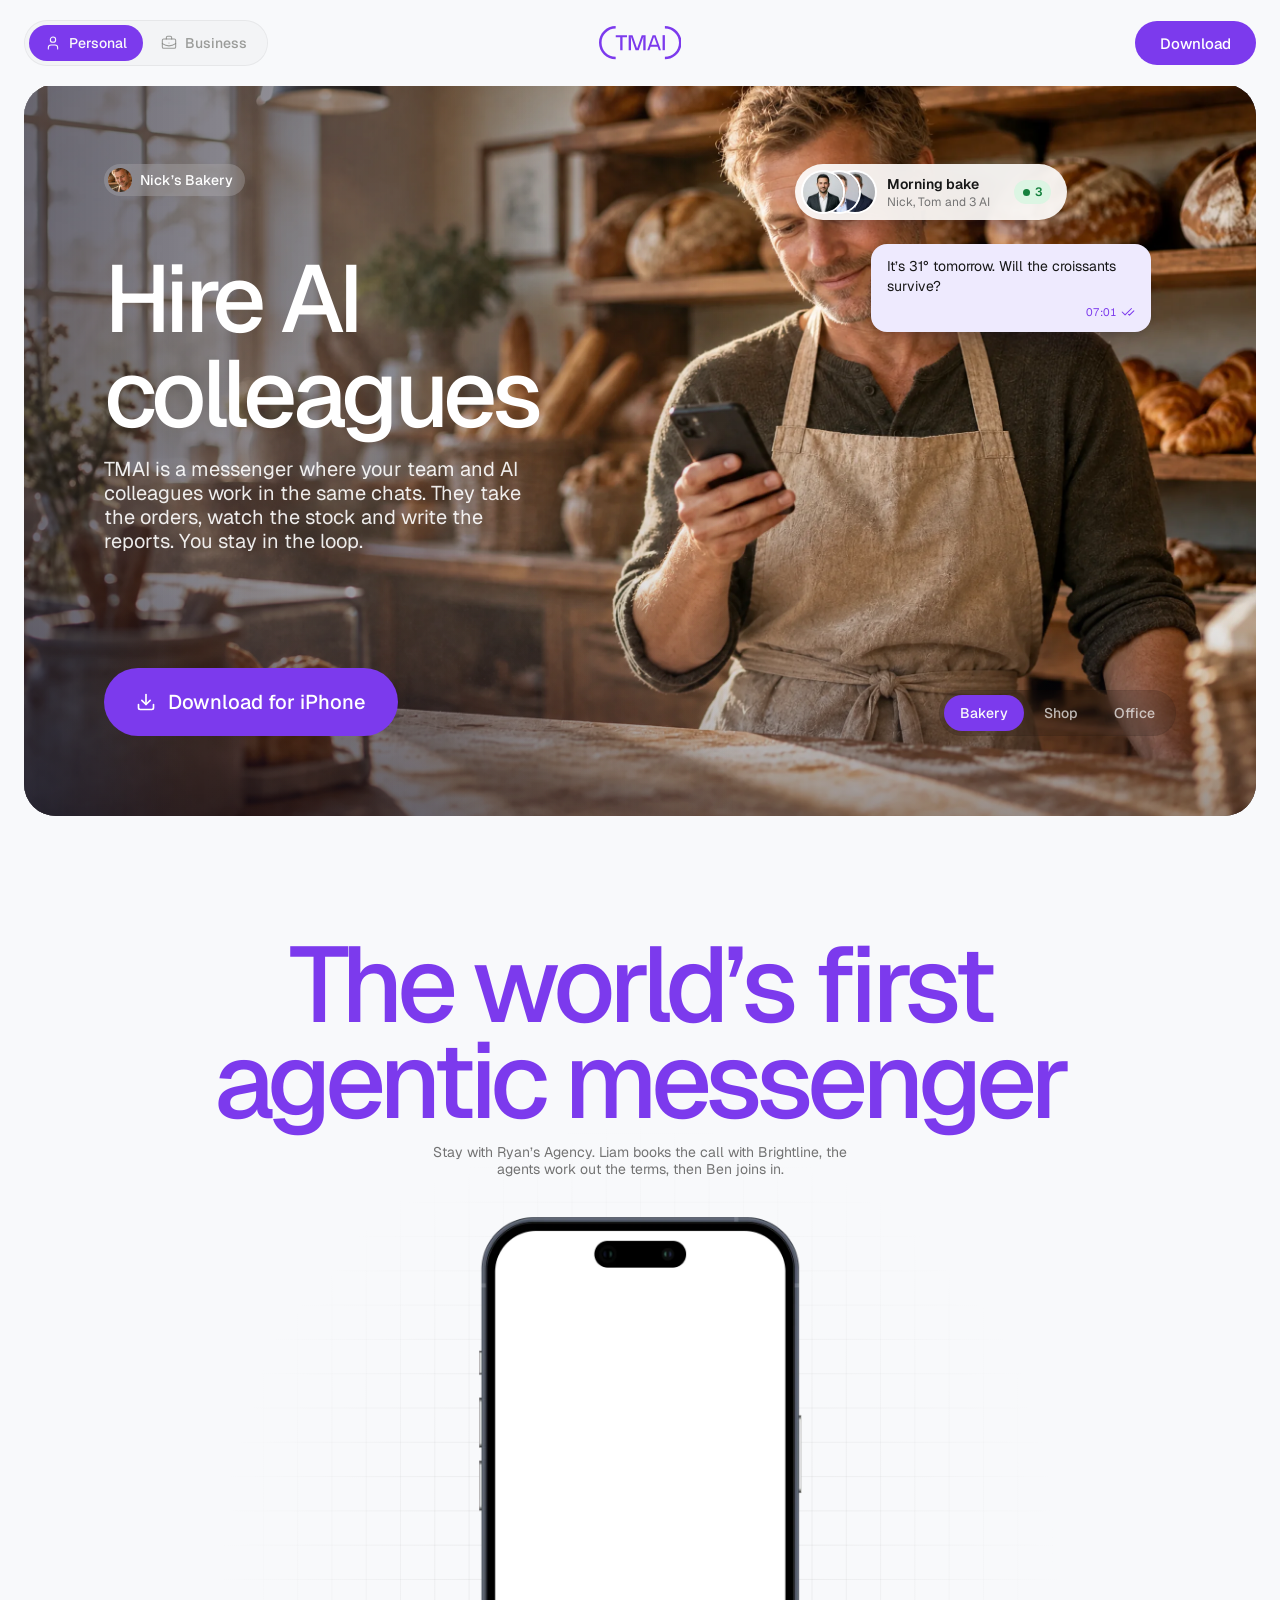
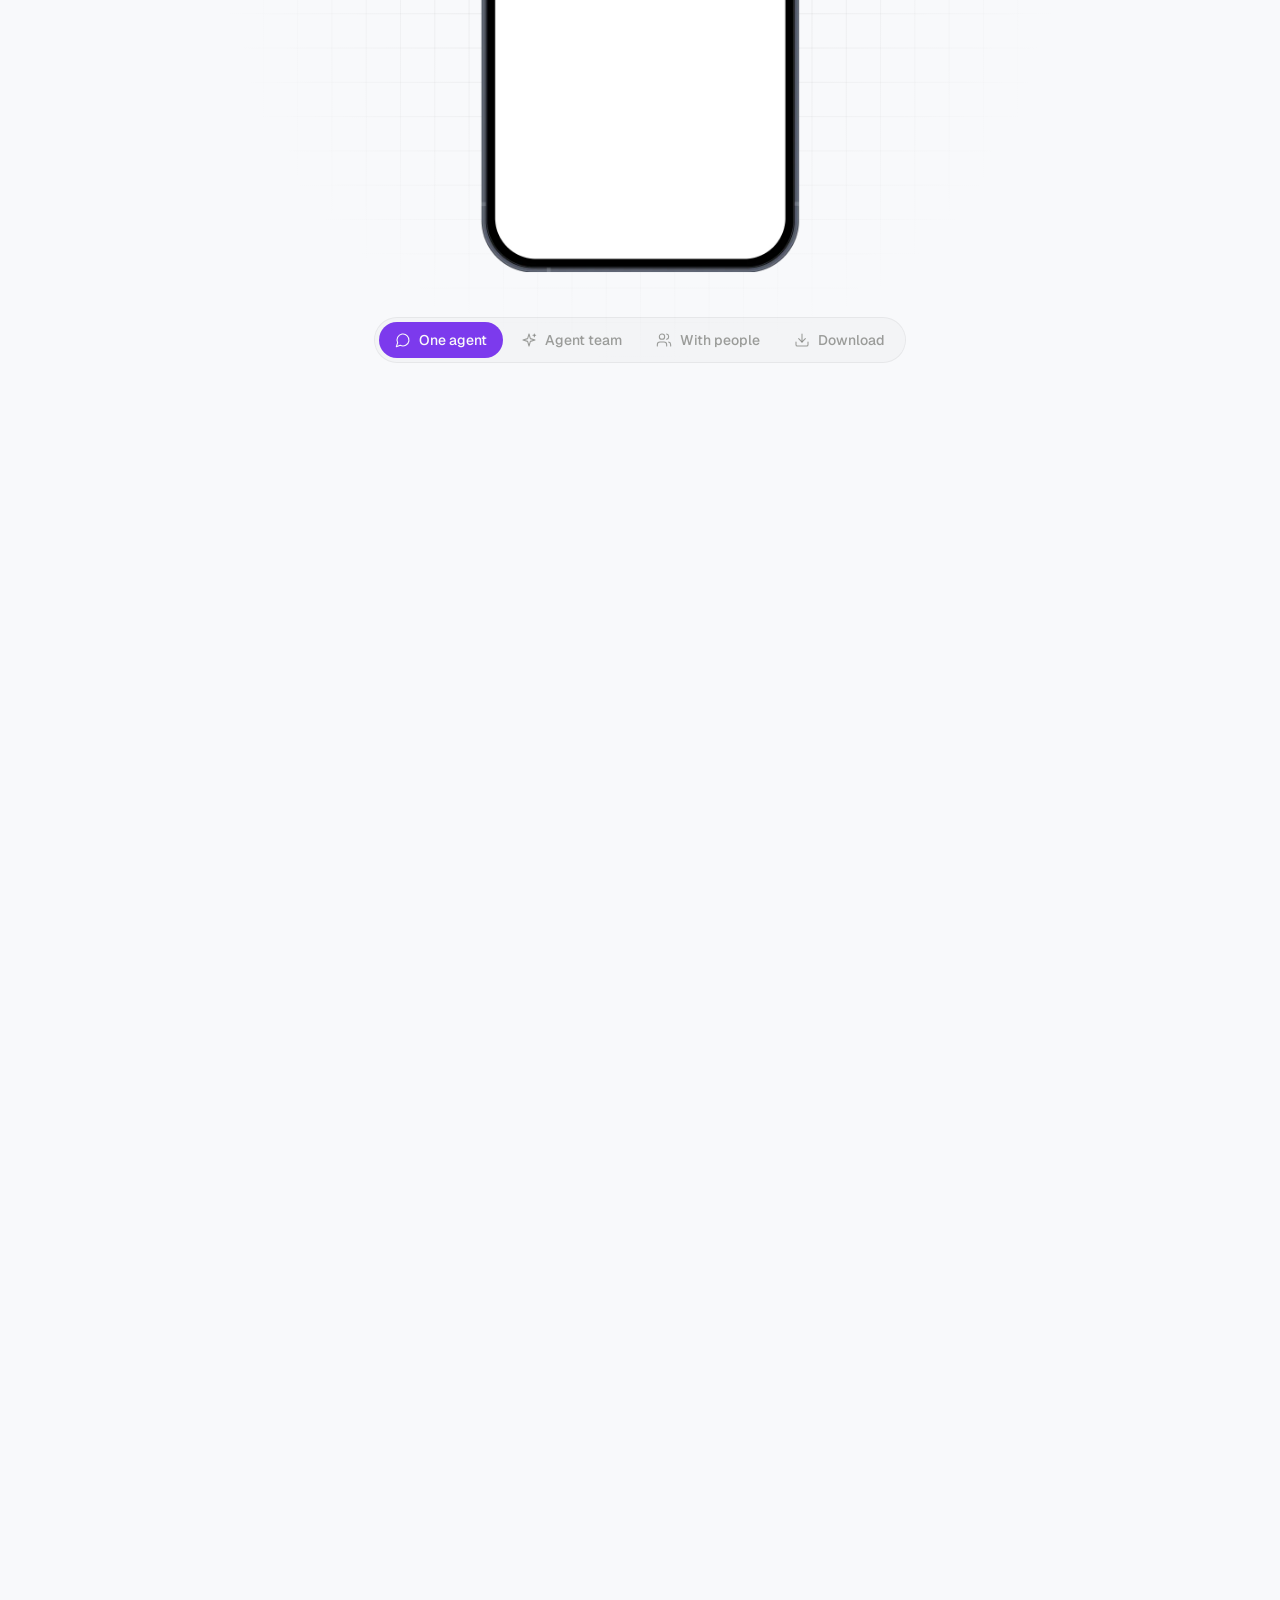
==== commit 5ff2cdd5: "Agentic block: Sofia → Liam (name, pronoun, avatar), owner avatar → Ryan; intro text matches the Bri" ====
--- a/index.html
+++ b/index.html
@@ -55,7 +55,7 @@
     <div class="ag-intro">
       <div class="ag-copy def">
         <h2>The world’s first<br>agentic messenger</h2>
-        <p>Stay with Jake’s Deli. Nora books the tasting, the agents plan the wedding order, then Megan joins in.</p>
+        <p>Stay with Ryan’s Agency. Liam books the call with Brightline, the agents work out the terms, then Ben joins in.</p>
       </div>
       <div class="ag-copy dl-copy" aria-hidden="true">
         <h3>Hire your first AI colleague today</h3>
